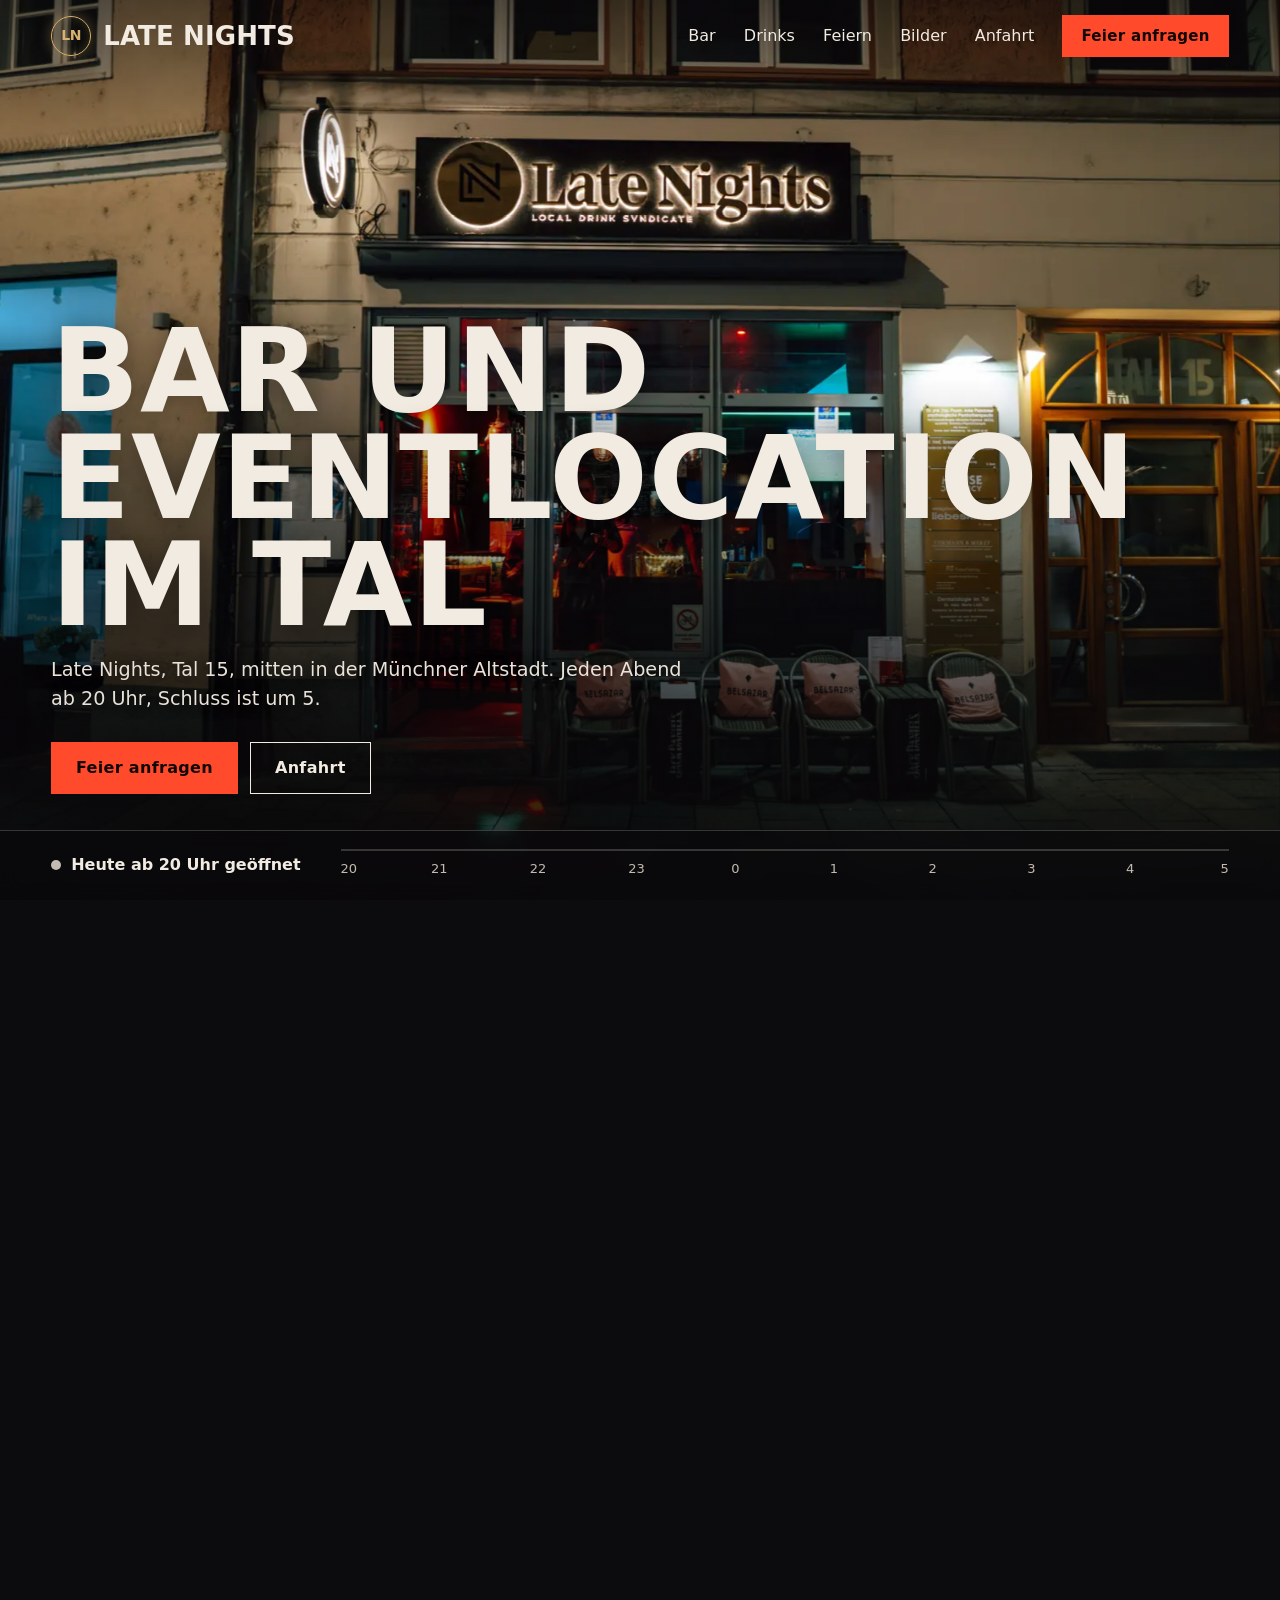
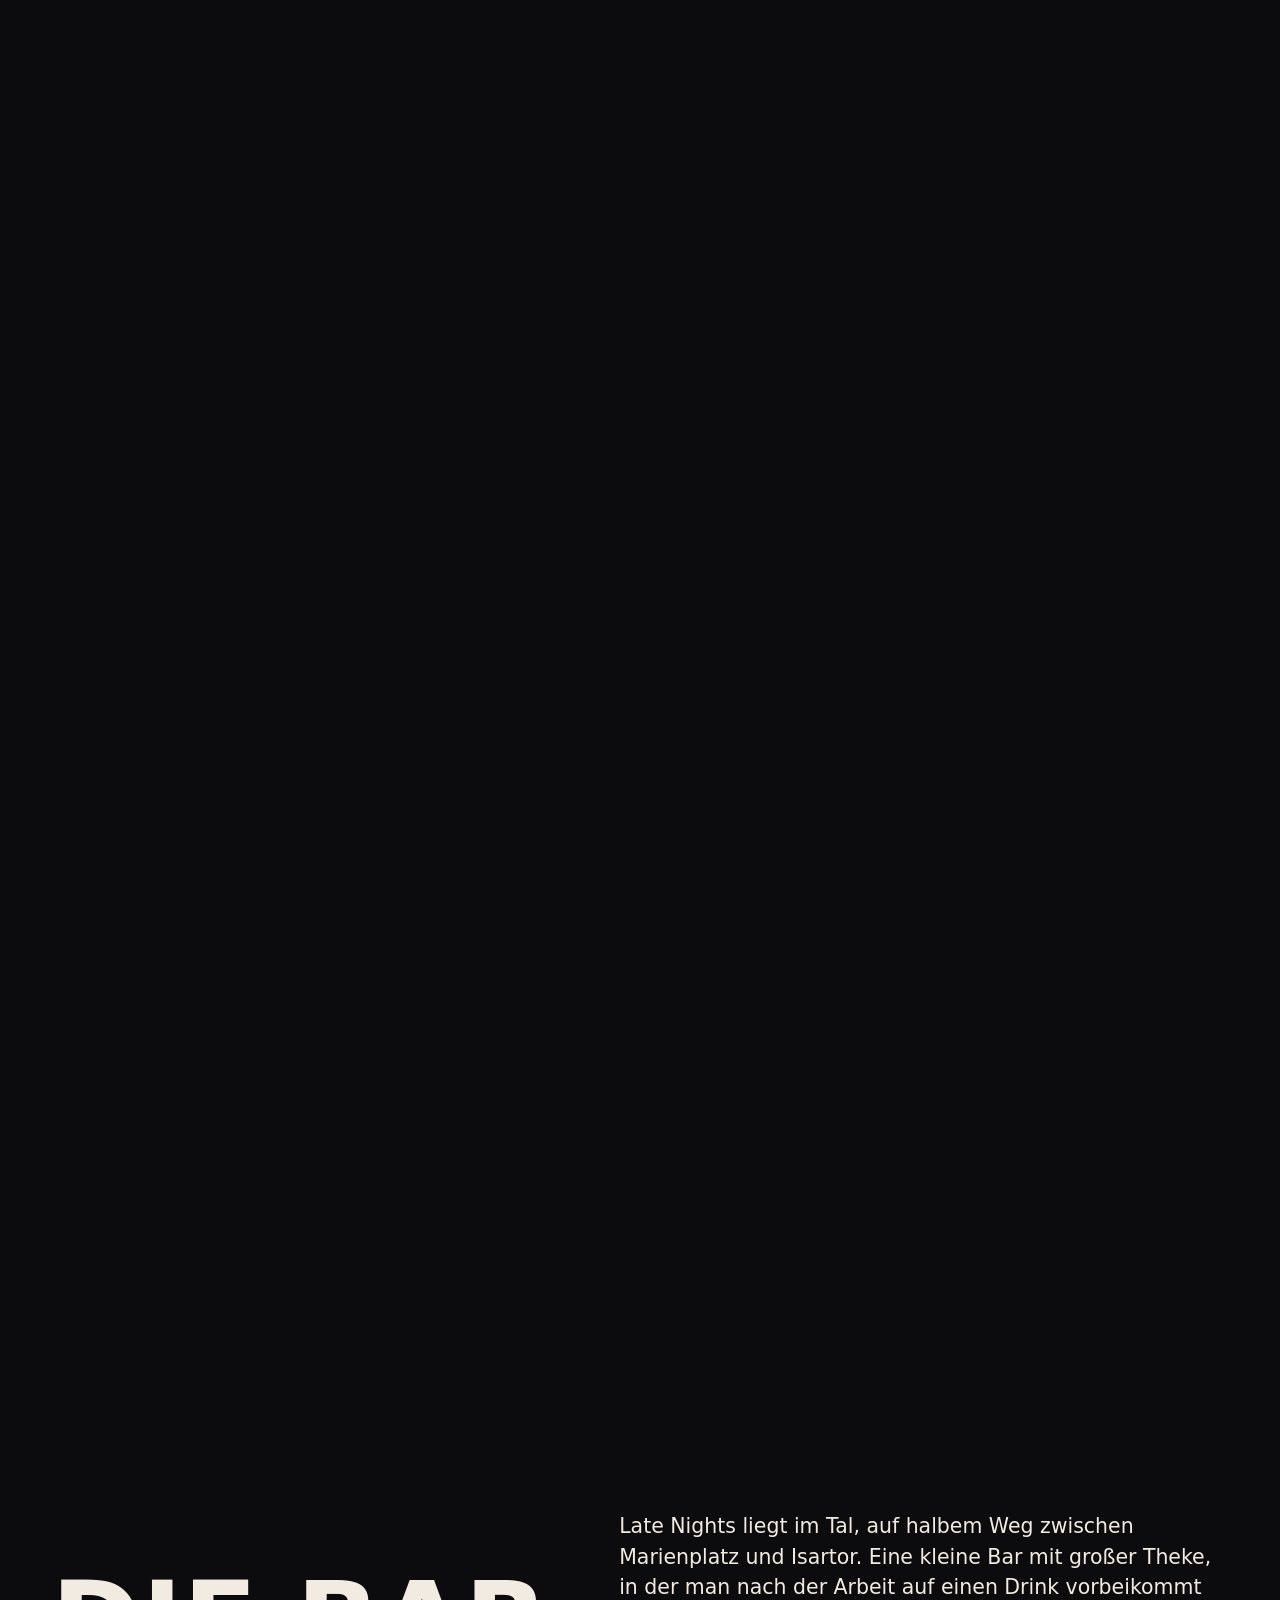
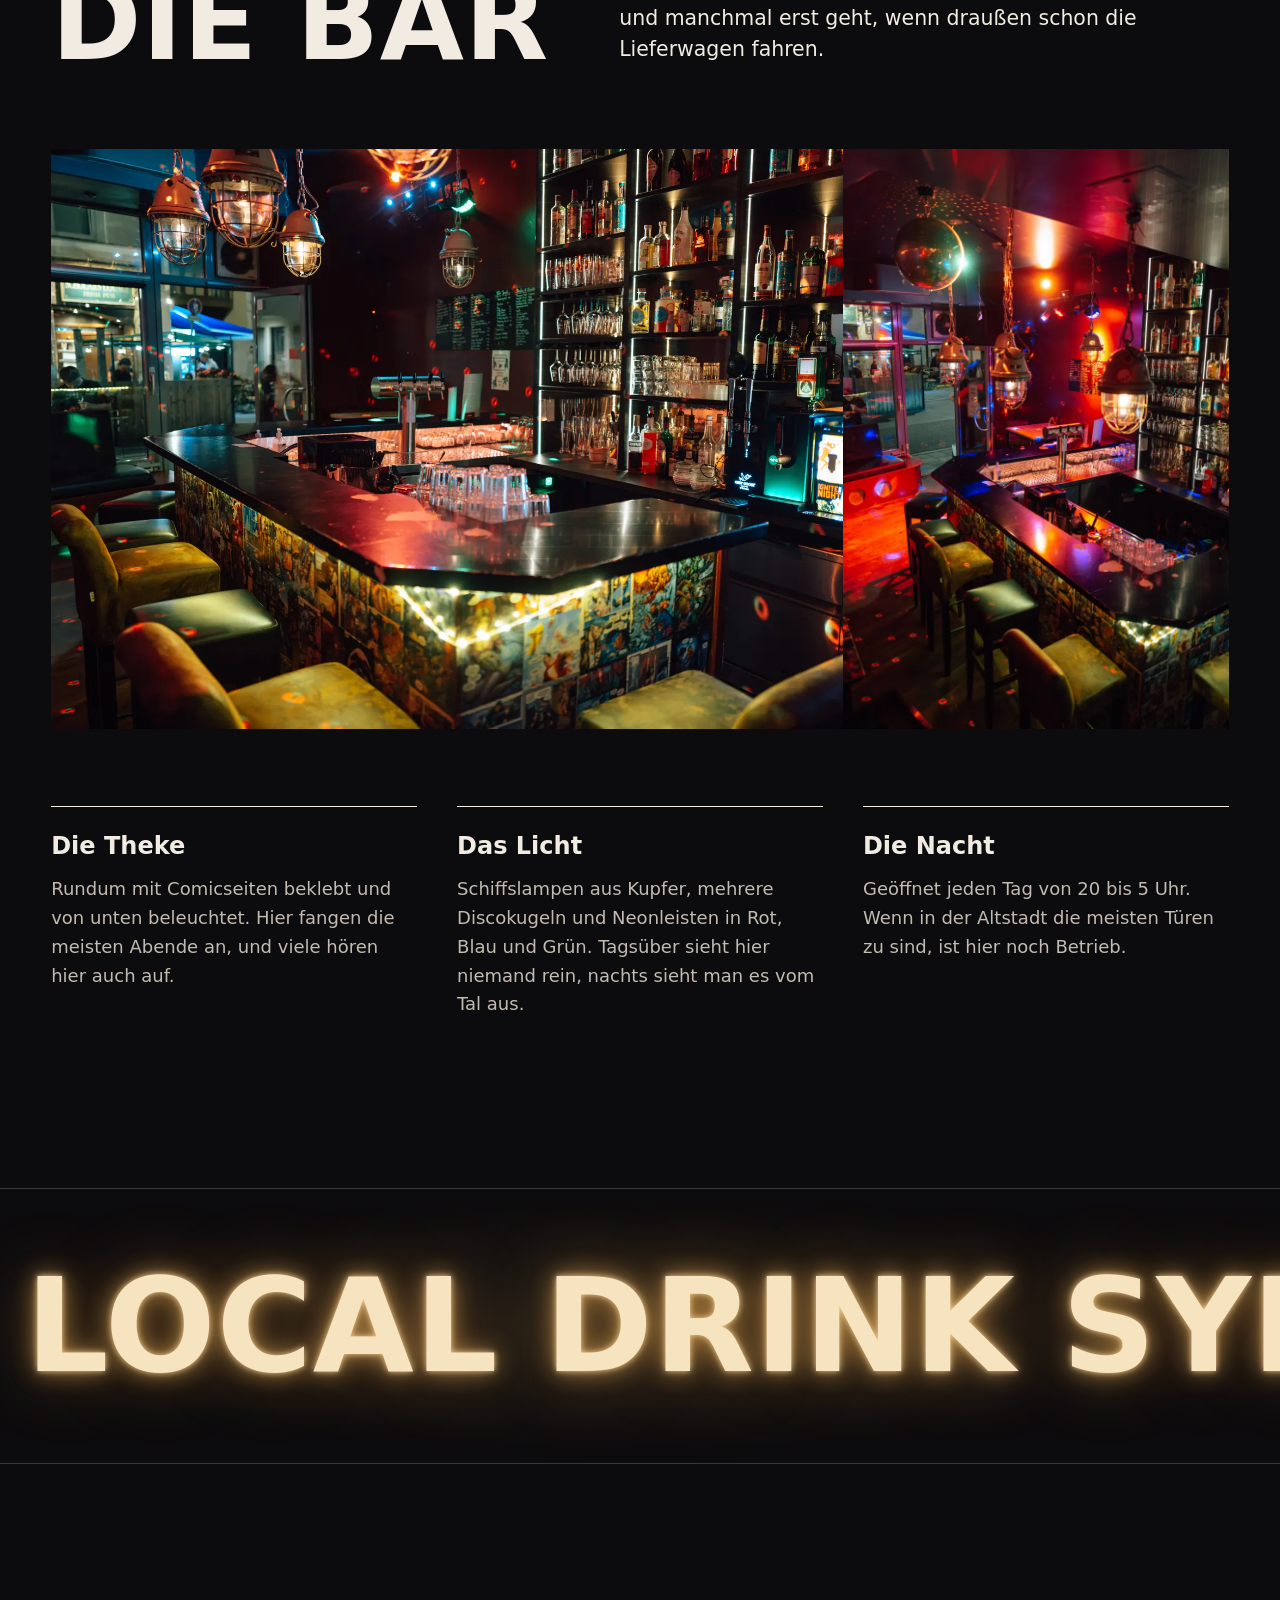
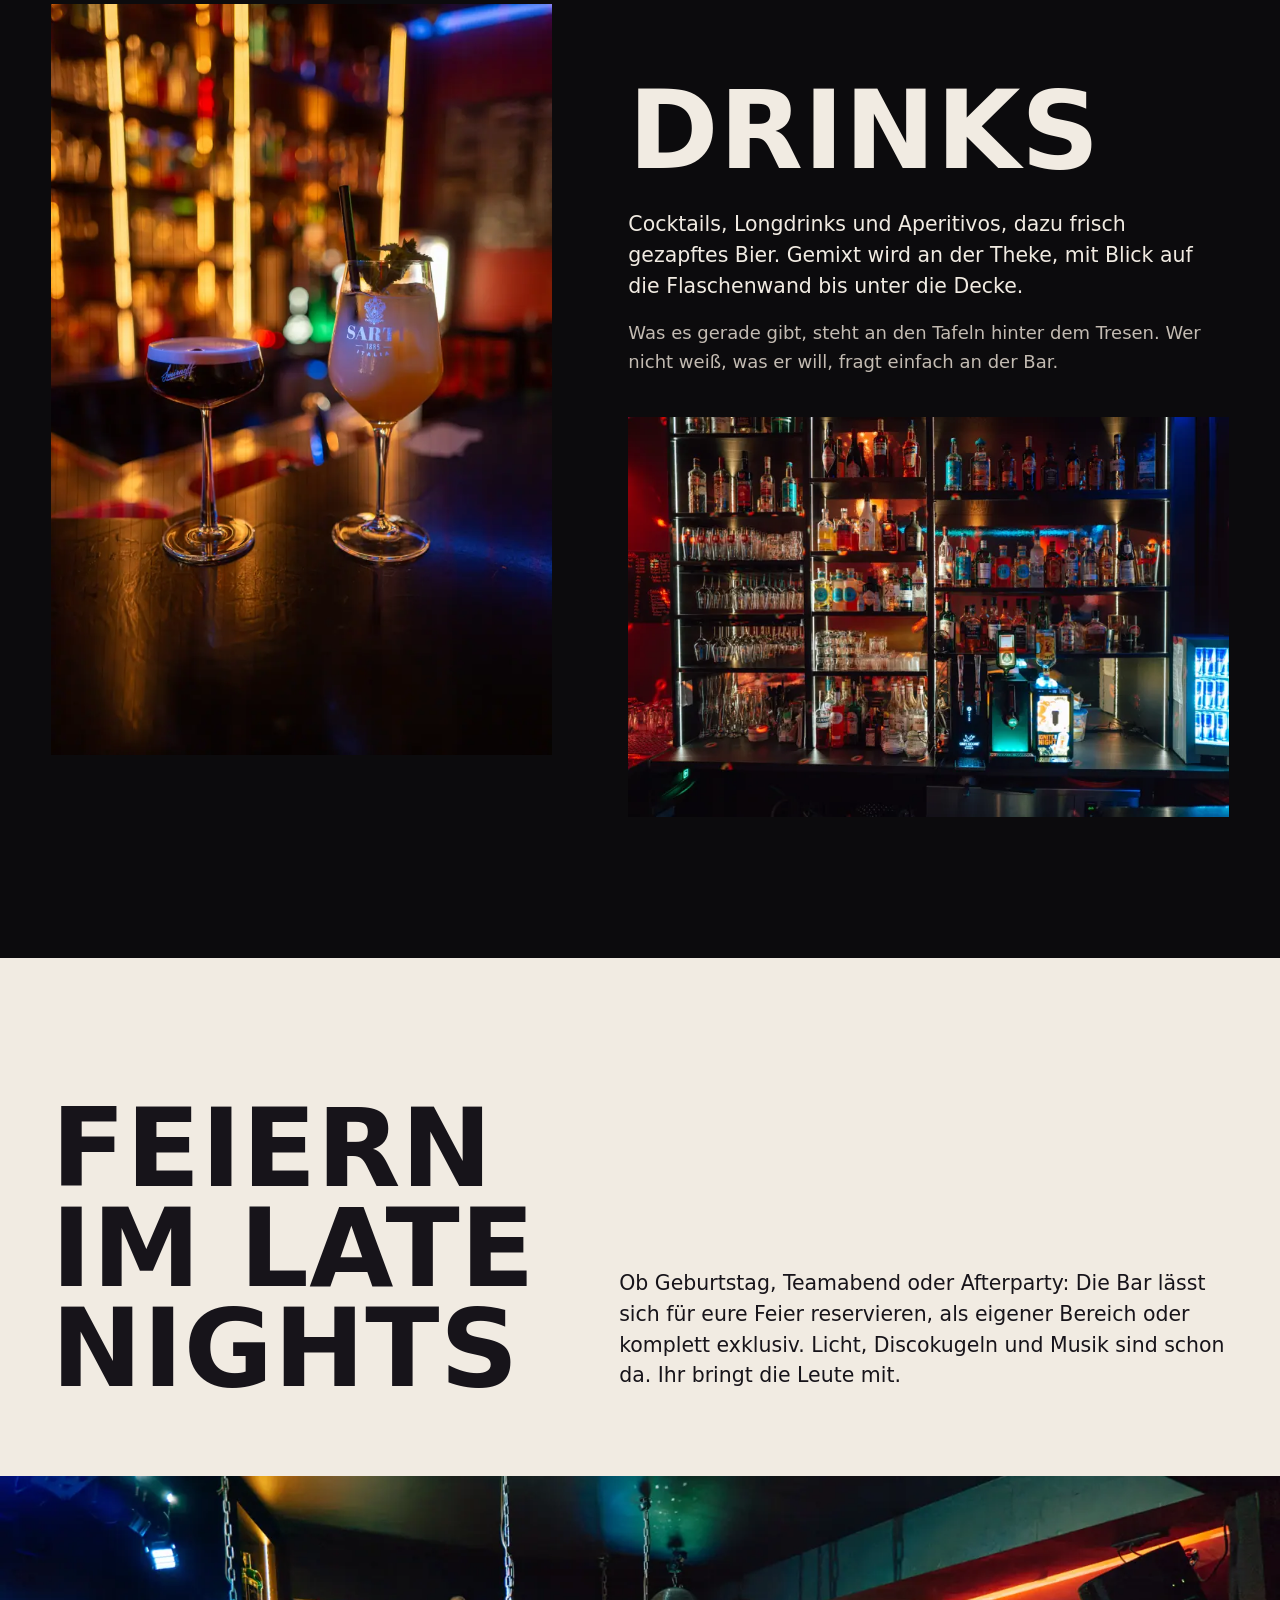
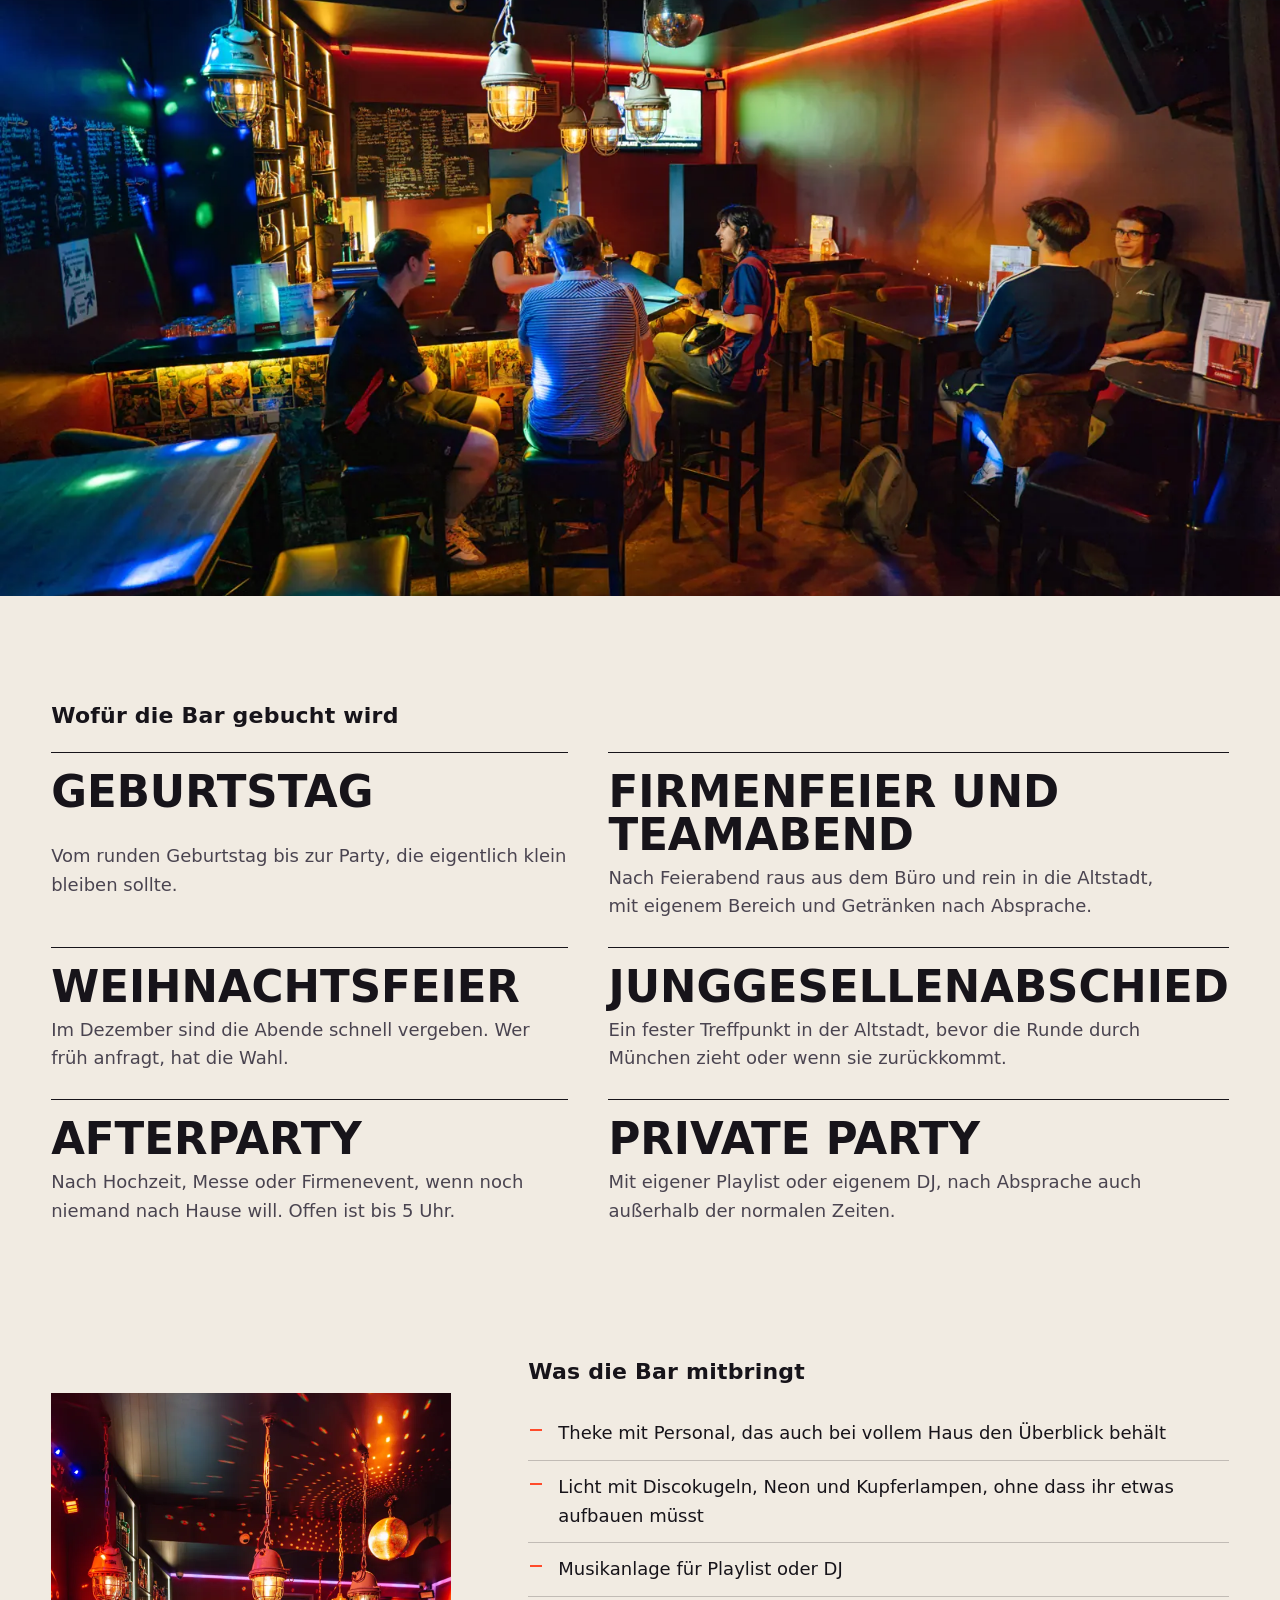
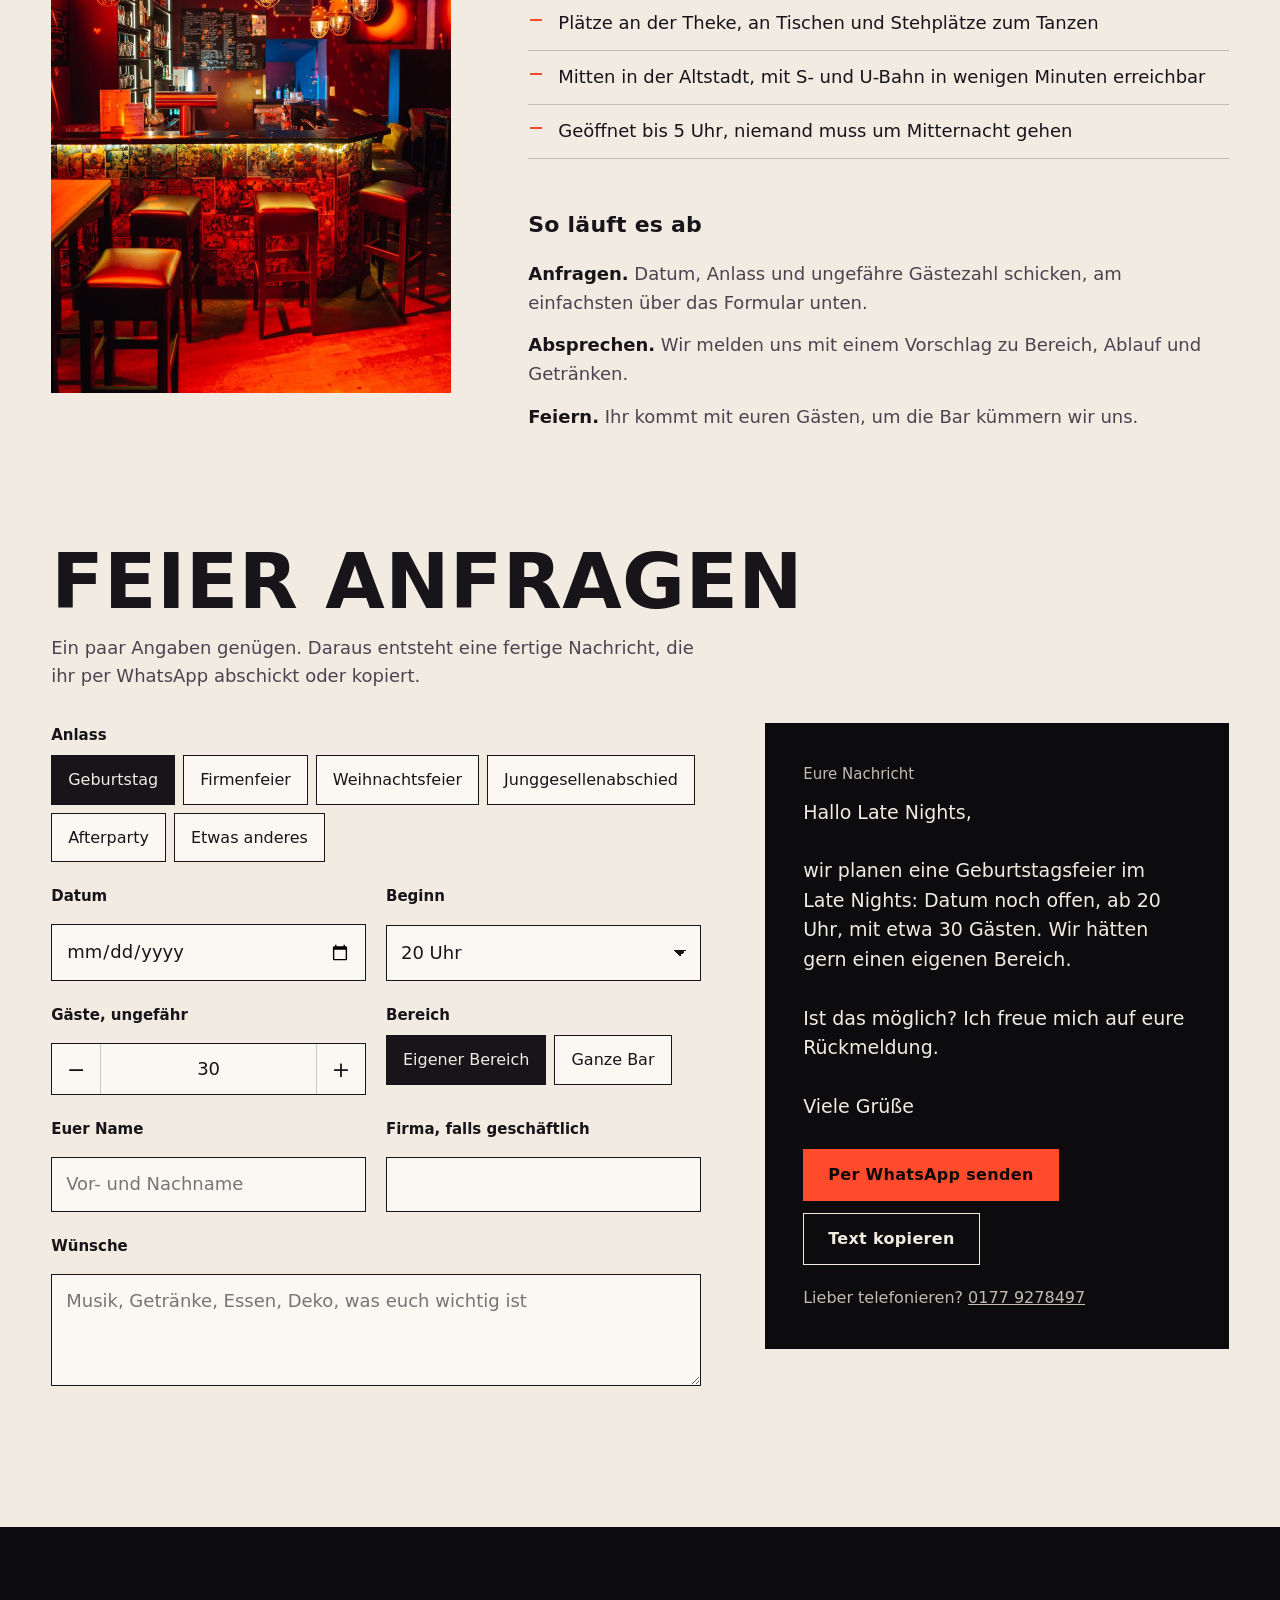
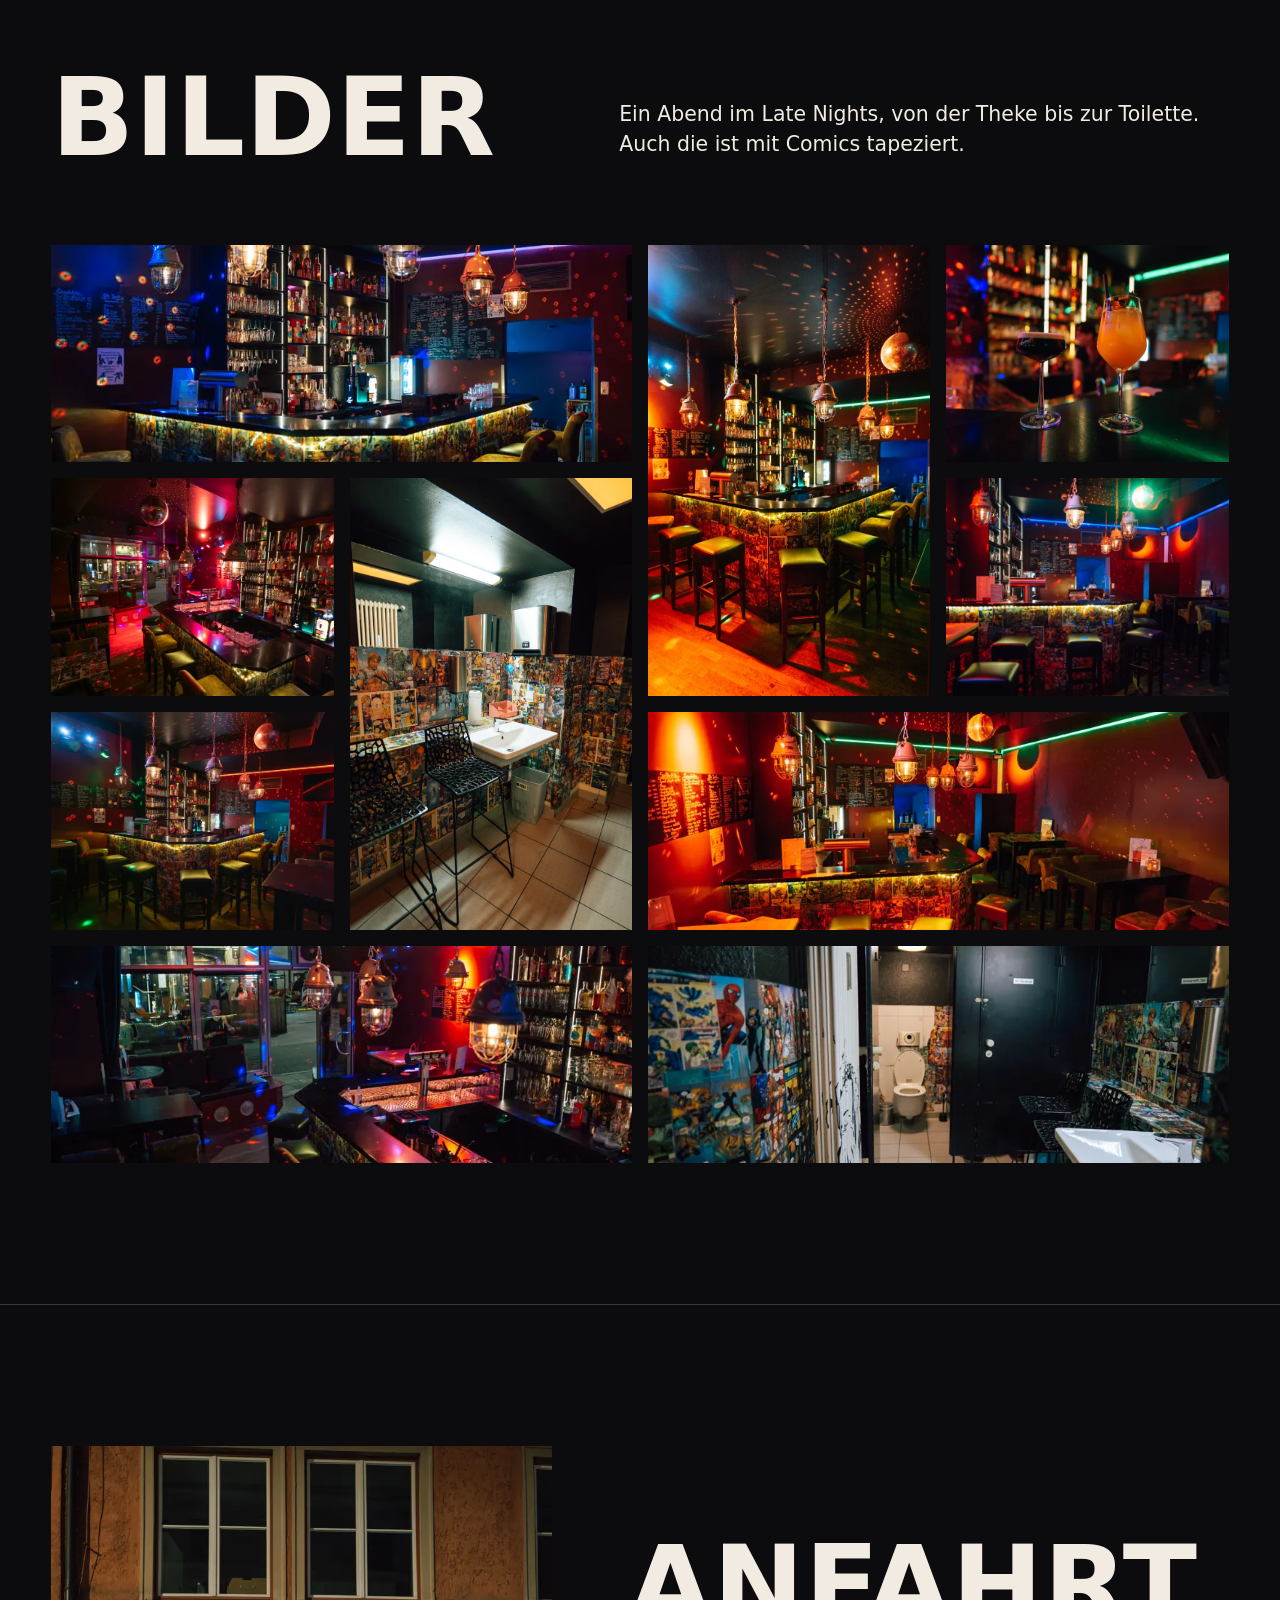
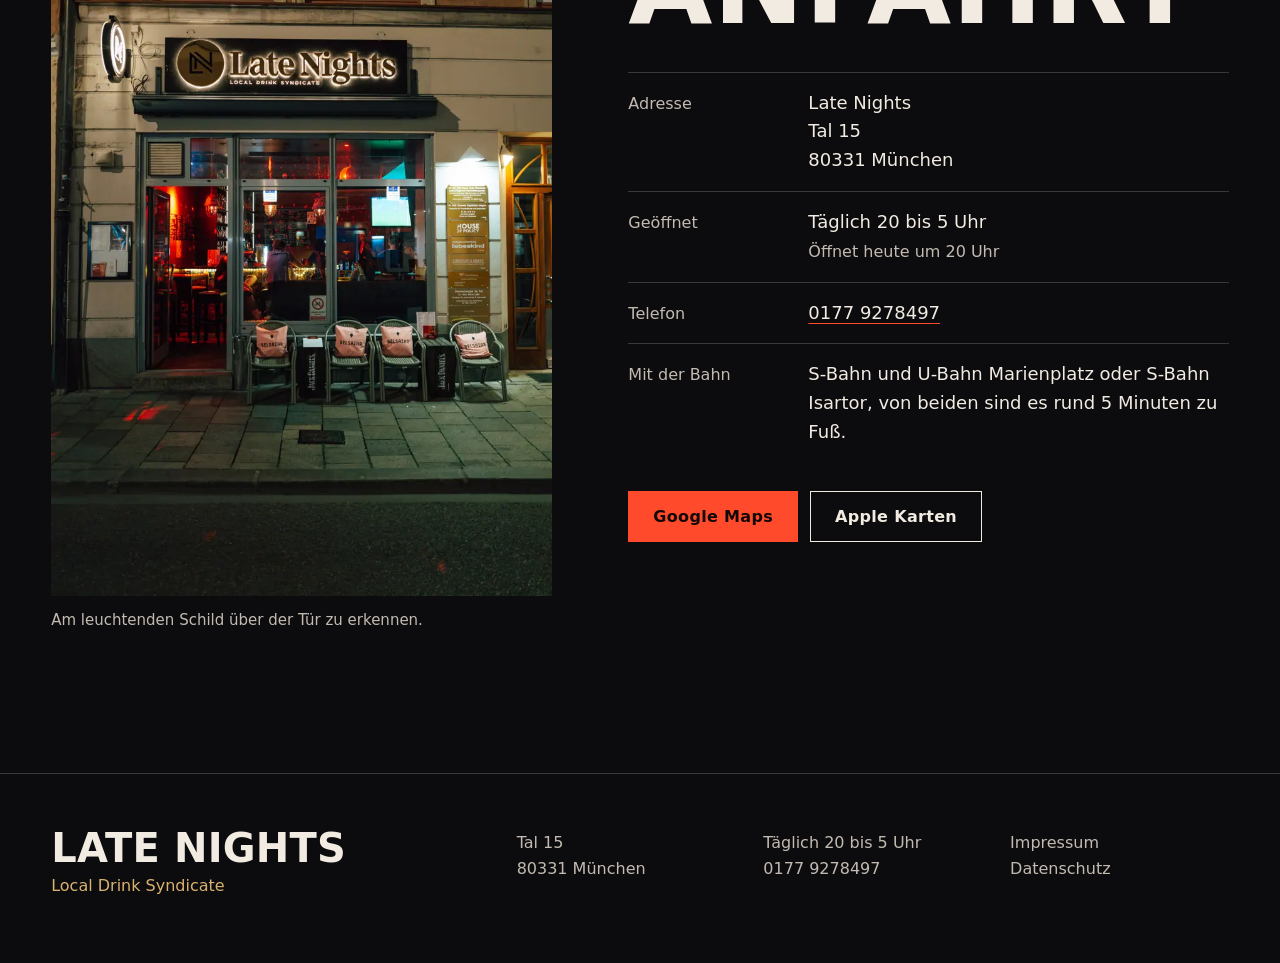
==== index.html @ 34504b16 "Vorschau aktualisiert" ====
<!doctype html>
<html lang="de">
<head>
<meta charset="utf-8">
<meta name="viewport" content="width=device-width, initial-scale=1">
<title>Late Nights | Bar und Eventlocation im Tal, München</title>
<meta name="description" content="Late Nights im Tal 15, München: Bar mit Comic-Theke, Discokugeln und Drinks bis 5 Uhr früh. Für Geburtstage, Firmenfeiern und private Partys auch exklusiv buchbar.">
<meta name="robots" content="noindex, nofollow">
<meta name="theme-color" content="#0c0b0d">
<meta property="og:title" content="Late Nights | Bar und Eventlocation im Tal, München">
<meta property="og:description" content="Bar mit Comic-Theke und Discokugeln, täglich 20 bis 5 Uhr. Auch für eure Feier.">
<meta property="og:image" content="img/theke-1600.webp">
<link rel="preload" href="fonts/archivo-normal-300-900-latin.woff2" as="font" type="font/woff2" crossorigin>
<link rel="stylesheet" href="fonts/fonts.css">
<link rel="stylesheet" href="css/style.css">
<link rel="icon" href="data:image/svg+xml,%3Csvg xmlns='http://www.w3.org/2000/svg' viewBox='0 0 64 64'%3E%3Ccircle cx='32' cy='32' r='30' fill='%230c0b0d' stroke='%23d9b26f' stroke-width='3'/%3E%3Ctext x='32' y='42' font-family='Arial' font-weight='700' font-size='26' text-anchor='middle' fill='%23d9b26f'%3ELN%3C/text%3E%3C/svg%3E">
<script type="application/ld+json">
{
  "@context": "https://schema.org",
  "@type": "BarOrPub",
  "name": "Late Nights",
  "slogan": "Local Drink Syndicate",
  "address": { "@type": "PostalAddress", "streetAddress": "Tal 15", "postalCode": "80331", "addressLocality": "München", "addressCountry": "DE" },
  "geo": { "@type": "GeoCoordinates", "latitude": 48.1363639, "longitude": 11.5796362 },
  "telephone": "+49 177 9278497",
  "openingHours": "Mo-Su 20:00-05:00",
  "image": "img/theke-1600.webp"
}
</script>
</head>
<body>

<header class="kopf" data-kopf>
  <a class="marke" href="#top" aria-label="Late Nights, zum Seitenanfang">
    <span class="marke-ring" aria-hidden="true">LN</span>
    <span class="marke-name">Late Nights</span>
  </a>
  <nav class="navi" id="navi" aria-label="Hauptnavigation">
    <a href="#bar">Bar</a>
    <a href="#drinks">Drinks</a>
    <a href="#events">Feiern</a>
    <a href="#galerie">Bilder</a>
    <a href="#anfahrt">Anfahrt</a>
    <a class="knopf knopf-klein" href="#anfrage">Feier anfragen</a>
  </nav>
  <button class="menue-knopf" type="button" aria-expanded="false" aria-controls="navi" data-menue>
    <span class="menue-text">Menü</span><span class="menue-striche" aria-hidden="true"></span>
  </button>
</header>

<main id="top">

  <!-- Hero: von der Straße durch die Tür an die Theke -->
  <section class="hero" data-hero aria-label="Late Nights, Tal 15">
    <div class="hero-buehne">
      <picture class="hero-bild hero-aussen" data-aussen>
        <source media="(max-aspect-ratio: 4/5)" srcset="img/fassade-hoch-800.webp 800w, img/fassade-hoch-1600.webp 1600w" sizes="100vw">
        <img src="img/fassade-1600.webp" srcset="img/fassade-800.webp 800w, img/fassade-1600.webp 1600w, img/fassade-2400.webp 2400w" sizes="100vw" alt="Die beleuchtete Fassade von Late Nights im Tal 15 bei Nacht, die Tür steht offen" fetchpriority="high">
      </picture>
      <picture class="hero-bild hero-innen" data-innen>
        <source media="(max-aspect-ratio: 4/5)" srcset="img/discokugeln-hoch-800.webp 800w, img/discokugeln-hoch-1600.webp 1600w" sizes="100vw">
        <img src="img/theke-1600.webp" srcset="img/theke-800.webp 800w, img/theke-1600.webp 1600w, img/theke-2400.webp 2400w" sizes="100vw" alt="Die Theke mit Comic-Collage, Kupferlampen und Discokugeln in rotem Licht">
      </picture>
      <div class="hero-dunkel" data-dunkel></div>
      <div class="hero-verlauf"></div>

      <div class="hero-text" data-text1>
        <h1 class="hero-titel"><span>Bar und</span> <span>Eventlocation</span> <span>im Tal</span></h1>
        <p class="hero-unter">Late Nights, Tal 15, mitten in der Münchner Altstadt. Jeden Abend ab 20 Uhr, Schluss ist um 5.</p>
        <div class="knopfreihe">
          <a class="knopf" href="#anfrage">Feier anfragen</a>
          <a class="knopf knopf-linie" href="#anfahrt">Anfahrt</a>
        </div>
      </div>

      <div class="hero-text hero-text-innen" data-text2>
        <h2 class="hero-titel hero-titel-2"><span>Drinnen leuchtet</span> <span>die Theke</span></h2>
        <p class="hero-unter">Comicseiten rundum, Kupferlampen über dem Tresen, Discokugeln unter der Decke. Laut genug zum Feiern und klein genug, dass man sich kennt.</p>
      </div>

      <div class="nachtleiste" data-nacht aria-live="polite">
        <p class="nacht-status"><span class="nacht-punkt" aria-hidden="true"></span><span data-nacht-text>Täglich 20 bis 5 Uhr</span></p>
        <div class="nacht-skala" aria-hidden="true">
          <div class="nacht-linie"><span class="nacht-fuell" data-nacht-fuell></span><span class="nacht-marke" data-nacht-marke></span></div>
          <ol class="nacht-stunden"><li>20</li><li>21</li><li>22</li><li>23</li><li>0</li><li>1</li><li>2</li><li>3</li><li>4</li><li>5</li></ol>
        </div>
      </div>
    </div>
  </section>

  <!-- Die Bar -->
  <section class="abschnitt bar" id="bar">
    <div class="rahmen kopfzeile">
      <h2 class="titel">Die Bar</h2>
      <p class="einleitung">Late Nights liegt im Tal, auf halbem Weg zwischen Marienplatz und Isartor. Eine kleine Bar mit großer Theke, in der man nach der Arbeit auf einen Drink vorbeikommt und manchmal erst geht, wenn draußen schon die Lieferwagen fahren.</p>
    </div>

    <div class="rahmen bar-raster">
      <figure class="bild bild-gross">
        <img src="img/theke-weit-1600.webp" srcset="img/theke-weit-800.webp 800w, img/theke-weit-1600.webp 1600w, img/theke-weit-2400.webp 2400w" sizes="(min-width: 900px) 64vw, 100vw" alt="Die beleuchtete Comic-Theke mit Zapfanlage und Barhockern, im Hintergrund die Fenster zum Tal" loading="lazy">
      </figure>
      <figure class="bild bild-hoch">
        <img src="img/theke-ecke-hoch-1600.webp" srcset="img/theke-ecke-hoch-800.webp 800w, img/theke-ecke-hoch-1600.webp 1600w" sizes="(min-width: 900px) 30vw, 100vw" alt="Blick über die Theke zum Fenster, Kupferlampen und eine Discokugel" loading="lazy">
      </figure>
    </div>

    <div class="rahmen merkmale">
      <div class="merkmal">
        <h3>Die Theke</h3>
        <p>Rundum mit Comicseiten beklebt und von unten beleuchtet. Hier fangen die meisten Abende an, und viele hören hier auch auf.</p>
      </div>
      <div class="merkmal">
        <h3>Das Licht</h3>
        <p>Schiffslampen aus Kupfer, mehrere Discokugeln und Neonleisten in Rot, Blau und Grün. Tagsüber sieht hier niemand rein, nachts sieht man es vom Tal aus.</p>
      </div>
      <div class="merkmal">
        <h3>Die Nacht</h3>
        <p>Geöffnet jeden Tag von 20 bis 5 Uhr. Wenn in der Altstadt die meisten Türen zu sind, ist hier noch Betrieb.</p>
      </div>
    </div>
  </section>

  <!-- Schriftzug vom Schild -->
  <section class="schild" aria-label="Local Drink Syndicate">
    <p class="schild-text" data-schild>Local Drink Syndicate</p>
  </section>

  <!-- Drinks -->
  <section class="abschnitt drinks" id="drinks">
    <div class="rahmen drinks-raster">
      <figure class="bild drinks-bild">
        <img src="img/drinks-hoch-1600.webp" srcset="img/drinks-hoch-800.webp 800w, img/drinks-hoch-1600.webp 1600w" sizes="(min-width: 900px) 42vw, 100vw" alt="Ein Espresso Martini und ein Spritz auf der dunklen Theke, dahinter leuchtende Flaschenregale" loading="lazy">
      </figure>
      <div class="drinks-text">
        <h2 class="titel">Drinks</h2>
        <p class="einleitung">Cocktails, Longdrinks und Aperitivos, dazu frisch gezapftes Bier. Gemixt wird an der Theke, mit Blick auf die Flaschenwand bis unter die Decke.</p>
        <p>Was es gerade gibt, steht an den Tafeln hinter dem Tresen. Wer nicht weiß, was er will, fragt einfach an der Bar.</p>
        <figure class="bild drinks-bild-2">
          <img src="img/regal-1600.webp" srcset="img/regal-800.webp 800w, img/regal-1600.webp 1600w" sizes="(min-width: 900px) 40vw, 100vw" alt="Die Flaschenwand hinter der Theke mit Gläsern und beleuchteten Regalen" loading="lazy">
        </figure>
      </div>
    </div>
  </section>

  <!-- Events -->
  <section class="abschnitt events" id="events">
    <div class="rahmen kopfzeile">
      <h2 class="titel">Feiern im Late Nights</h2>
      <p class="einleitung">Ob Geburtstag, Teamabend oder Afterparty: Die Bar lässt sich für eure Feier reservieren, als eigener Bereich oder komplett exklusiv. Licht, Discokugeln und Musik sind schon da. Ihr bringt die Leute mit.</p>
    </div>

    <figure class="rahmen bild events-bild">
      <img src="img/gaeste-1600.webp" srcset="img/gaeste-800.webp 800w, img/gaeste-1600.webp 1600w, img/gaeste-2400.webp 2400w" sizes="(min-width: 1400px) 1320px, 100vw" alt="Gäste sitzen an der Theke und an den Tischen, über ihnen Discolicht und Kupferlampen" loading="lazy">
    </figure>

    <div class="rahmen anlaesse">
      <h3 class="untertitel">Wofür die Bar gebucht wird</h3>
      <dl class="anlass-liste">
        <div><dt>Geburtstag</dt><dd>Vom runden Geburtstag bis zur Party, die eigentlich klein bleiben sollte.</dd></div>
        <div><dt>Firmenfeier und Teamabend</dt><dd>Nach Feierabend raus aus dem Büro und rein in die Altstadt, mit eigenem Bereich und Getränken nach Absprache.</dd></div>
        <div><dt>Weihnachtsfeier</dt><dd>Im Dezember sind die Abende schnell vergeben. Wer früh anfragt, hat die Wahl.</dd></div>
        <div><dt>Junggesellenabschied</dt><dd>Ein fester Treffpunkt in der Altstadt, bevor die Runde durch München zieht oder wenn sie zurückkommt.</dd></div>
        <div><dt>Afterparty</dt><dd>Nach Hochzeit, Messe oder Firmenevent, wenn noch niemand nach Hause will. Offen ist bis 5 Uhr.</dd></div>
        <div><dt>Private Party</dt><dd>Mit eigener Playlist oder eigenem DJ, nach Absprache auch außerhalb der normalen Zeiten.</dd></div>
      </dl>
    </div>

    <div class="rahmen mitgebracht">
      <figure class="bild mitgebracht-bild">
        <img src="img/rote-wand-hoch-1600.webp" srcset="img/rote-wand-hoch-800.webp 800w, img/rote-wand-hoch-1600.webp 1600w" sizes="(min-width: 900px) 34vw, 100vw" alt="Barhocker vor der Theke, rote Wand mit Neonleisten und Discolichtpunkten" loading="lazy">
      </figure>
      <div class="mitgebracht-text">
        <h3 class="untertitel">Was die Bar mitbringt</h3>
        <ul class="haken-liste">
          <li>Theke mit Personal, das auch bei vollem Haus den Überblick behält</li>
          <li>Licht mit Discokugeln, Neon und Kupferlampen, ohne dass ihr etwas aufbauen müsst</li>
          <li>Musikanlage für Playlist oder DJ</li>
          <li>Plätze an der Theke, an Tischen und Stehplätze zum Tanzen</li>
          <li>Mitten in der Altstadt, mit S- und U-Bahn in wenigen Minuten erreichbar</li>
          <li>Geöffnet bis 5 Uhr, niemand muss um Mitternacht gehen</li>
        </ul>
        <h3 class="untertitel">So läuft es ab</h3>
        <ol class="ablauf">
          <li><strong>Anfragen.</strong> Datum, Anlass und ungefähre Gästezahl schicken, am einfachsten über das Formular unten.</li>
          <li><strong>Absprechen.</strong> Wir melden uns mit einem Vorschlag zu Bereich, Ablauf und Getränken.</li>
          <li><strong>Feiern.</strong> Ihr kommt mit euren Gästen, um die Bar kümmern wir uns.</li>
        </ol>
      </div>
    </div>

    <!-- Anfrage-Planer -->
    <div class="rahmen anfrage" id="anfrage">
      <div class="anfrage-kopf">
        <h3 class="titel titel-mittel">Feier anfragen</h3>
        <p>Ein paar Angaben genügen. Daraus entsteht eine fertige Nachricht, die ihr per WhatsApp abschickt oder kopiert.</p>
      </div>
      <form class="planer" data-planer novalidate>
        <fieldset class="feld feld-voll">
          <legend>Anlass</legend>
          <div class="wahl">
            <label><input type="radio" name="anlass" value="Geburtstagsfeier" checked><span>Geburtstag</span></label>
            <label><input type="radio" name="anlass" value="Firmenfeier"><span>Firmenfeier</span></label>
            <label><input type="radio" name="anlass" value="Weihnachtsfeier"><span>Weihnachtsfeier</span></label>
            <label><input type="radio" name="anlass" value="Junggesellenabschied"><span>Junggesellenabschied</span></label>
            <label><input type="radio" name="anlass" value="Afterparty"><span>Afterparty</span></label>
            <label><input type="radio" name="anlass" value="private Feier"><span>Etwas anderes</span></label>
          </div>
        </fieldset>
        <div class="feld">
          <label for="p-datum">Datum</label>
          <input id="p-datum" type="date" name="datum">
          <p class="feld-hinweis" data-datum-hinweis></p>
        </div>
        <div class="feld">
          <label for="p-beginn">Beginn</label>
          <select id="p-beginn" name="beginn">
            <option>18 Uhr</option><option>19 Uhr</option><option selected>20 Uhr</option><option>21 Uhr</option><option>22 Uhr</option><option>23 Uhr</option><option value="">noch offen</option>
          </select>
        </div>
        <div class="feld">
          <label for="p-gaeste">Gäste, ungefähr</label>
          <div class="zaehler">
            <button type="button" data-schritt="-5" aria-label="5 Gäste weniger">−</button>
            <input id="p-gaeste" type="number" name="gaeste" value="30" min="5" max="500" step="5" inputmode="numeric">
            <button type="button" data-schritt="5" aria-label="5 Gäste mehr">+</button>
          </div>
        </div>
        <fieldset class="feld">
          <legend>Bereich</legend>
          <div class="wahl wahl-klein">
            <label><input type="radio" name="bereich" value="einen eigenen Bereich" checked><span>Eigener Bereich</span></label>
            <label><input type="radio" name="bereich" value="die ganze Bar exklusiv"><span>Ganze Bar</span></label>
          </div>
        </fieldset>
        <div class="feld">
          <label for="p-name">Euer Name</label>
          <input id="p-name" type="text" name="name" autocomplete="name" placeholder="Vor- und Nachname">
        </div>
        <div class="feld">
          <label for="p-firma">Firma, falls geschäftlich</label>
          <input id="p-firma" type="text" name="firma" autocomplete="organization">
        </div>
        <div class="feld feld-voll">
          <label for="p-wuensche">Wünsche</label>
          <textarea id="p-wuensche" name="wuensche" rows="3" placeholder="Musik, Getränke, Essen, Deko, was euch wichtig ist"></textarea>
        </div>
      </form>

      <div class="nachricht">
        <p class="nachricht-label">Eure Nachricht</p>
        <p class="nachricht-text" data-nachricht></p>
        <div class="knopfreihe">
          <a class="knopf" data-whatsapp href="https://wa.me/491779278497" target="_blank" rel="noopener">Per WhatsApp senden</a>
          <button class="knopf knopf-linie" type="button" data-kopieren>Text kopieren</button>
        </div>
        <p class="nachricht-fuss">Lieber telefonieren? <a href="tel:+491779278497">0177 9278497</a></p>
      </div>
    </div>
  </section>

  <!-- Galerie -->
  <section class="abschnitt galerie" id="galerie">
    <div class="rahmen kopfzeile">
      <h2 class="titel">Bilder</h2>
      <p class="einleitung">Ein Abend im Late Nights, von der Theke bis zur Toilette. Auch die ist mit Comics tapeziert.</p>
    </div>
    <div class="rahmen bilderwand" data-galerie>
      <a class="kachel k-breit" href="img/theke-blau-2400.webp"><img src="img/theke-blau-800.webp" srcset="img/theke-blau-800.webp 800w, img/theke-blau-1600.webp 1600w" sizes="(min-width: 900px) 50vw, 100vw" alt="Die Theke in blauem und rotem Licht mit Barhockern" loading="lazy"></a>
      <a class="kachel k-hoch" href="img/discokugeln-hoch-2400.webp"><img src="img/discokugeln-hoch-800.webp" srcset="img/discokugeln-hoch-800.webp 800w, img/discokugeln-hoch-1600.webp 1600w" sizes="(min-width: 900px) 25vw, 50vw" alt="Discokugeln und Kupferlampen über der Theke" loading="lazy"></a>
      <a class="kachel" href="img/drinks-2-2400.webp"><img src="img/drinks-2-800.webp" srcset="img/drinks-2-800.webp 800w, img/drinks-2-1600.webp 1600w" sizes="(min-width: 900px) 25vw, 50vw" alt="Zwei Drinks auf der Theke vor bunten Lichtern" loading="lazy"></a>
      <a class="kachel" href="img/theke-fenster-2400.webp"><img src="img/theke-fenster-800.webp" srcset="img/theke-fenster-800.webp 800w, img/theke-fenster-1600.webp 1600w" sizes="(min-width: 900px) 25vw, 50vw" alt="Blick von der Theke zu den Fenstern zum Tal" loading="lazy"></a>
      <a class="kachel k-hoch" href="img/wc-2400.webp"><img src="img/wc-800.webp" srcset="img/wc-800.webp 800w, img/wc-1600.webp 1600w" sizes="(min-width: 900px) 25vw, 50vw" alt="Die Toilette mit Comicseiten an den Wänden" loading="lazy"></a>
      <a class="kachel k-breit" href="img/raum-2400.webp"><img src="img/raum-800.webp" srcset="img/raum-800.webp 800w, img/raum-1600.webp 1600w" sizes="(min-width: 900px) 50vw, 100vw" alt="Der Raum mit Tischen, roter Wand und Neonleiste" loading="lazy"></a>
      <a class="kachel" href="img/rote-wand-2400.webp"><img src="img/rote-wand-800.webp" srcset="img/rote-wand-800.webp 800w, img/rote-wand-1600.webp 1600w" sizes="(min-width: 900px) 25vw, 50vw" alt="Rote Wand mit runden Leuchten und blauer Neonleiste" loading="lazy"></a>
      <a class="kachel" href="img/theke-gruen-2400.webp"><img src="img/theke-gruen-800.webp" srcset="img/theke-gruen-800.webp 800w, img/theke-gruen-1600.webp 1600w" sizes="(min-width: 900px) 25vw, 50vw" alt="Die Theke mit grünen Lichtpunkten an der Decke" loading="lazy"></a>
      <a class="kachel k-breit" href="img/fenster-2400.webp"><img src="img/fenster-800.webp" srcset="img/fenster-800.webp 800w, img/fenster-1600.webp 1600w" sizes="(min-width: 900px) 50vw, 100vw" alt="Die Theke mit Kupferlampen vor den großen Fenstern" loading="lazy"></a>
      <a class="kachel k-breit" href="img/wc-2-2400.webp"><img src="img/wc-2-800.webp" srcset="img/wc-2-800.webp 800w, img/wc-2-1600.webp 1600w" sizes="(min-width: 900px) 50vw, 100vw" alt="Waschbecken vor einer Wand voller Comics" loading="lazy"></a>
    </div>
  </section>

  <!-- Anfahrt -->
  <section class="abschnitt anfahrt" id="anfahrt">
    <div class="rahmen anfahrt-raster">
      <figure class="bild anfahrt-bild">
        <img src="img/fassade-hoch-1600.webp" srcset="img/fassade-hoch-800.webp 800w, img/fassade-hoch-1600.webp 1600w" sizes="(min-width: 900px) 40vw, 100vw" alt="Das leuchtende Schild von Late Nights über dem Eingang im Tal 15" loading="lazy">
        <figcaption>Am leuchtenden Schild über der Tür zu erkennen.</figcaption>
      </figure>
      <div class="anfahrt-text">
        <h2 class="titel">Anfahrt</h2>
        <dl class="fakten">
          <div><dt>Adresse</dt><dd>Late Nights<br>Tal 15<br>80331 München</dd></div>
          <div><dt>Geöffnet</dt><dd>Täglich 20 bis 5 Uhr<br><span class="status-zeile" data-status-klein></span></dd></div>
          <div><dt>Telefon</dt><dd><a href="tel:+491779278497">0177 9278497</a></dd></div>
          <div><dt>Mit der Bahn</dt><dd>S-Bahn und U-Bahn Marienplatz oder S-Bahn Isartor, von beiden sind es rund 5 Minuten zu Fuß.</dd></div>
        </dl>
        <div class="knopfreihe">
          <a class="knopf" href="https://maps.app.goo.gl/JRE1tUL3zbhGaq8K6" target="_blank" rel="noopener">Google Maps</a>
          <a class="knopf knopf-linie" href="https://maps.apple.com/?q=Late%20Nights&amp;address=Tal%2015,%2080331%20M%C3%BCnchen&amp;ll=48.1363639,11.5796362" target="_blank" rel="noopener">Apple Karten</a>
        </div>
      </div>
    </div>
  </section>

</main>

<footer class="fuss">
  <div class="rahmen fuss-raster">
    <div>
      <p class="fuss-marke">Late Nights</p>
      <p class="fuss-slogan">Local Drink Syndicate</p>
    </div>
    <p>Tal 15<br>80331 München</p>
    <p>Täglich 20 bis 5 Uhr<br><a href="tel:+491779278497">0177 9278497</a></p>
    <p><a href="impressum.html">Impressum</a><br><a href="datenschutz.html">Datenschutz</a></p>
  </div>
</footer>

<dialog class="leuchtkasten" data-leuchtkasten aria-label="Bildansicht">
  <img alt="" data-lk-bild>
  <p class="lk-text" data-lk-text></p>
  <button type="button" class="lk-zu" data-lk-zu aria-label="Schließen">Schließen</button>
  <button type="button" class="lk-pfeil lk-zurueck" data-lk-zurueck aria-label="Vorheriges Bild">←</button>
  <button type="button" class="lk-pfeil lk-vor" data-lk-vor aria-label="Nächstes Bild">→</button>
</dialog>

<script src="js/vendor/gsap.min.js"></script>
<script src="js/vendor/ScrollTrigger.min.js"></script>
<script src="js/main.js"></script>
</body>
</html>
---- fonts/fonts.css ----
/* Archivo normal 300-900 latin-ext */
@font-face {
  font-family: 'Archivo';
  font-style: normal;
  font-weight: 300 900;
  font-stretch: 62% 125%;
  font-display: swap;
  src: url(archivo-normal-300-900-latin-ext.woff2) format('woff2');
  unicode-range: U+0100-02BA, U+02BD-02C5, U+02C7-02CC, U+02CE-02D7, U+02DD-02FF, U+0304, U+0308, U+0329, U+1D00-1DBF, U+1E00-1E9F, U+1EF2-1EFF, U+2020, U+20A0-20AB, U+20AD-20C4, U+2113, U+2C60-2C7F, U+A720-A7FF;
}
/* Archivo normal 300-900 latin */
@font-face {
  font-family: 'Archivo';
  font-style: normal;
  font-weight: 300 900;
  font-stretch: 62% 125%;
  font-display: swap;
  src: url(archivo-normal-300-900-latin.woff2) format('woff2');
  unicode-range: U+0000-00FF, U+0131, U+0152-0153, U+02BB-02BC, U+02C6, U+02DA, U+02DC, U+0304, U+0308, U+0329, U+2000-206F, U+20AC, U+2122, U+2191, U+2193, U+2212, U+2215, U+FEFF, U+FFFD;
}
---- css/style.css ----
/* Late Nights, Tal 15 München */

:root {
  --nacht: #0c0b0d;
  --nacht-2: #16131a;
  --papier: #f1ebe2;
  --papier-2: #e6ddd1;
  --tinte: #17141a;
  --grau: #c3bbb2;
  --grau-hell: #4a4450;
  --rot: #ff4b2b;
  --gold: #d9b26f;
  --gruen: #4fe08f;
  --linie: rgba(241, 235, 226, .2);
  --linie-hell: rgba(23, 20, 26, .22);
  --rand: clamp(20px, 4vw, 56px);
  --max: 1360px;
  --kopf: 72px;
}

*, *::before, *::after { box-sizing: border-box; }
html { -webkit-text-size-adjust: 100%; scroll-padding-top: var(--kopf); }
@media (prefers-reduced-motion: no-preference) { html { scroll-behavior: smooth; } }
body {
  margin: 0;
  background: var(--nacht);
  color: var(--papier);
  font-family: 'Archivo', system-ui, sans-serif;
  font-size: 18px;
  line-height: 1.6;
  font-stretch: 100%;
  -webkit-font-smoothing: antialiased;
}
img { display: block; max-width: 100%; height: auto; }
a { color: inherit; }
h1, h2, h3, p, dl, dd, ol, ul, figure { margin: 0; }
button, input, select, textarea { font: inherit; color: inherit; }
:focus-visible { outline: 2px solid var(--gold); outline-offset: 3px; }

.rahmen { width: 100%; max-width: calc(var(--max) + 2 * var(--rand)); margin-inline: auto; padding-inline: var(--rand); }

/* Schrift */
.titel, .hero-titel, .schild-text, .marke-name, .fuss-marke {
  font-stretch: 62%;
  font-weight: 800;
  text-transform: uppercase;
  line-height: .92;
  letter-spacing: .005em;
}
.titel { font-size: clamp(52px, 8.5vw, 132px); hyphens: auto; overflow-wrap: break-word; }
.titel-mittel { font-size: clamp(44px, 6vw, 88px); }
.untertitel { font-size: 22px; font-weight: 700; font-stretch: 85%; letter-spacing: .01em; margin-bottom: 18px; }
.einleitung { font-size: clamp(19px, 1.6vw, 23px); line-height: 1.5; color: var(--papier); }

/* Knöpfe */
.knopfreihe { display: flex; flex-wrap: wrap; gap: 12px; margin-top: 28px; }
.knopf {
  display: inline-flex; align-items: center; justify-content: center;
  min-height: 50px; padding: 12px 24px;
  background: var(--rot); color: #120807; border: 1px solid var(--rot);
  font-weight: 700; font-size: 16px; letter-spacing: .02em; text-decoration: none;
  border-radius: 0; cursor: pointer;
  transition: background .2s, color .2s, box-shadow .3s;
}
.knopf:hover { background: #ff6a4f; box-shadow: 0 0 28px rgba(255, 75, 43, .45); }
.knopf-linie { background: transparent; color: currentColor; border-color: currentColor; }
.knopf-linie:hover { background: var(--papier); color: var(--tinte); border-color: var(--papier); box-shadow: none; }
.knopf-klein { min-height: 42px; padding: 8px 18px; font-size: 15px; }

/* Kopfzeile */
.kopf {
  position: fixed; inset: 0 0 auto 0; z-index: 50;
  height: var(--kopf);
  display: flex; align-items: center; justify-content: space-between; gap: 24px;
  padding-inline: var(--rand);
  transition: background .35s, border-color .35s;
  border-bottom: 1px solid transparent;
}
.kopf.ist-dunkel { background: rgba(12, 11, 13, .86); backdrop-filter: blur(14px); -webkit-backdrop-filter: blur(14px); border-bottom-color: var(--linie); }
.marke { display: flex; align-items: center; gap: 12px; text-decoration: none; flex-shrink: 0; }
.marke-ring {
  width: 40px; height: 40px; border-radius: 50%;
  border: 1.5px solid var(--gold); color: var(--gold);
  display: grid; place-items: center;
  font-weight: 700; font-size: 14px; letter-spacing: -.02em; font-stretch: 80%;
  box-shadow: 0 0 14px rgba(217, 178, 111, .35), inset 0 0 10px rgba(217, 178, 111, .2);
}
.marke-name { font-size: 26px; line-height: 1; color: var(--papier); }
.navi { display: flex; align-items: center; gap: clamp(16px, 2.2vw, 34px); }
.navi a:not(.knopf) { text-decoration: none; font-size: 16px; font-weight: 500; position: relative; padding: 6px 0; }
.navi a:not(.knopf)::after { content: ""; position: absolute; left: 0; right: 0; bottom: 0; height: 2px; background: var(--rot); transform: scaleX(0); transform-origin: left; transition: transform .25s; box-shadow: 0 0 10px var(--rot); }
.navi a:not(.knopf):hover::after { transform: scaleX(1); }
.menue-knopf { display: none; }

@media (max-width: 899px) {
  .menue-knopf {
    display: flex; align-items: center; gap: 10px;
    background: none; border: 0; padding: 10px 0; cursor: pointer; font-weight: 600; font-size: 16px;
  }
  .menue-striche, .menue-striche::before { display: block; width: 24px; height: 2px; background: currentColor; position: relative; transition: transform .25s; }
  .menue-striche::before { content: ""; position: absolute; top: 7px; }
  .menue-striche { top: -3px; }
  .menue-knopf[aria-expanded="true"] .menue-striche { transform: translateY(3px) rotate(45deg); }
  .menue-knopf[aria-expanded="true"] .menue-striche::before { transform: translateY(-7px) rotate(-90deg); }
  .navi {
    position: fixed; inset: var(--kopf) 0 0 0; z-index: 49;
    flex-direction: column; align-items: flex-start; gap: 6px;
    padding: 28px var(--rand);
    background: var(--nacht);
    opacity: 0; visibility: hidden; transition: opacity .25s, visibility .25s;
  }
  .navi.ist-offen { opacity: 1; visibility: visible; }
  .navi a:not(.knopf) { font-size: 40px; font-weight: 800; font-stretch: 62%; text-transform: uppercase; line-height: 1.15; }
  .navi .knopf { margin-top: 20px; }
  body.menue-offen { overflow: hidden; }
  body.menue-offen .kopf { background: var(--nacht); backdrop-filter: none; -webkit-backdrop-filter: none; }
}

/* Hero */
.hero { position: relative; height: 330vh; }
.hero-buehne { position: sticky; top: 0; height: 100vh; height: 100svh; overflow: hidden; background: #000; }
.hero-bild, .hero-bild img { position: absolute; inset: 0; width: 100%; height: 100%; }
.hero-bild img { object-fit: cover; will-change: transform; }
.hero-innen { opacity: 0; }
.hero-dunkel { position: absolute; inset: 0; background: #000; opacity: 0; pointer-events: none; }
.hero-verlauf {
  position: absolute; inset: 0; pointer-events: none;
  background:
    linear-gradient(to top, rgba(8, 7, 9, .92) 0%, rgba(8, 7, 9, .55) 30%, rgba(8, 7, 9, 0) 58%),
    linear-gradient(to bottom, rgba(8, 7, 9, .55) 0%, rgba(8, 7, 9, 0) 18%);
}
.hero-text {
  position: absolute; left: var(--rand); right: var(--rand);
  bottom: calc(var(--nacht-hoehe, 96px) + clamp(20px, 4vh, 48px));
  max-width: 860px;
  container-type: inline-size;
}
.hero-titel { font-size: min(150px, 13.5cqi); text-shadow: 0 2px 30px rgba(0, 0, 0, .45); }
.hero-titel-2 { font-size: min(124px, 11.5cqi); }
.hero-unter { margin-top: 18px; max-width: 34em; font-size: clamp(18px, 1.5vw, 21px); line-height: 1.5; color: #e9e2d8; text-shadow: 0 1px 14px rgba(0, 0, 0, .6); }
.hero-text-innen { opacity: 0; visibility: hidden; }

/* Nachtleiste: 20 bis 5 Uhr */
.nachtleiste {
  position: absolute; left: 0; right: 0; bottom: 0;
  display: grid; grid-template-columns: minmax(220px, auto) 1fr; align-items: center; gap: 12px 40px;
  padding: 18px var(--rand) 20px;
  border-top: 1px solid var(--linie);
  background: rgba(10, 9, 11, .55);
  backdrop-filter: blur(10px); -webkit-backdrop-filter: blur(10px);
}
.nacht-status { display: flex; align-items: center; gap: 10px; font-size: 16px; font-weight: 600; white-space: nowrap; }
.nacht-punkt { width: 10px; height: 10px; border-radius: 50%; background: var(--grau); flex-shrink: 0; }
.ist-offen .nacht-punkt { background: var(--gruen); box-shadow: 0 0 12px var(--gruen); animation: puls 2.4s ease-in-out infinite; }
@keyframes puls { 50% { box-shadow: 0 0 2px var(--gruen); } }
.nacht-skala { min-width: 0; }
.nacht-linie { position: relative; height: 2px; background: var(--linie); }
.nacht-fuell { position: absolute; left: 0; top: 0; bottom: 0; width: 0; background: linear-gradient(90deg, var(--gold), var(--rot)); box-shadow: 0 0 10px rgba(255, 75, 43, .6); }
.nacht-marke { position: absolute; top: 50%; left: 0; width: 12px; height: 12px; margin: -6px 0 0 -6px; border-radius: 50%; background: var(--papier); box-shadow: 0 0 0 4px rgba(255, 75, 43, .35), 0 0 16px var(--rot); display: none; }
.ist-offen .nacht-marke { display: block; }
.nacht-stunden { list-style: none; padding: 0; margin: 8px 0 0; display: flex; justify-content: space-between; font-size: 13px; color: var(--grau); font-variant-numeric: tabular-nums; }
.nacht-stunden li { width: 0; display: flex; justify-content: center; }
.nacht-stunden li:first-child { justify-content: flex-start; }
.nacht-stunden li:last-child { justify-content: flex-end; }
@media (max-width: 699px) {
  .nachtleiste { grid-template-columns: 1fr; gap: 10px; padding-block: 14px 14px; }
  .nacht-stunden li:nth-child(even) { visibility: hidden; }
}

/* Abschnitte */
.abschnitt { padding-block: clamp(80px, 11vw, 160px); }
.kopfzeile { display: grid; grid-template-columns: 1fr; gap: 24px; margin-bottom: clamp(40px, 6vw, 80px); }
@media (min-width: 900px) {
  .kopfzeile { grid-template-columns: 5fr 6fr; gap: 60px; align-items: end; }
  .kopfzeile .einleitung { padding-bottom: 8px; }
}
.bild { overflow: hidden; background: var(--nacht-2); }
.bild img { width: 100%; height: 100%; object-fit: cover; }

/* Bar */
.bar-raster { display: grid; gap: 16px; }
@media (min-width: 900px) {
  .bar-raster { grid-template-columns: 2fr 1fr; gap: 20px; align-items: stretch; }
  .bar-raster .bild-gross { aspect-ratio: 3 / 2; }
}
.bild-gross { aspect-ratio: 3 / 2; }
.bild-hoch { aspect-ratio: 2 / 3; }
@media (min-width: 900px) { .bild-hoch { aspect-ratio: auto; } }

.merkmale { display: grid; gap: 0; margin-top: clamp(48px, 6vw, 80px); }
@media (min-width: 900px) { .merkmale { grid-template-columns: repeat(3, 1fr); gap: 40px; } }
.merkmal { border-top: 1px solid var(--papier); padding-block: 20px 28px; }
.merkmal h3 { font-size: 24px; font-weight: 700; font-stretch: 85%; margin-bottom: 10px; }
.merkmal p { color: var(--grau); }

/* Schild-Schriftzug */
.schild { padding-block: clamp(40px, 6vw, 90px); overflow: hidden; border-block: 1px solid var(--linie); background: radial-gradient(ellipse at 50% 50%, rgba(217, 178, 111, .10), transparent 70%); container-type: inline-size; }
.schild-text {
  text-align: center; white-space: nowrap;
  font-size: min(10.2cqi, 190px);
  color: #f6e3bf;
  text-shadow: 0 0 6px rgba(255, 220, 160, .9), 0 0 24px rgba(240, 180, 90, .7), 0 0 70px rgba(230, 150, 60, .45);
  padding-inline: 2vw;
}
.schild-text.ist-aus { color: #2a2420; text-shadow: none; }
.schild-text.flackert { animation: anschalten 1.3s steps(1, end) forwards; }
@keyframes anschalten {
  0% { color: #2a2420; text-shadow: none; }
  8% { color: #f6e3bf; text-shadow: 0 0 6px rgba(255, 220, 160, .9), 0 0 24px rgba(240, 180, 90, .7); }
  14% { color: #2a2420; text-shadow: none; }
  30% { color: #f6e3bf; text-shadow: 0 0 6px rgba(255, 220, 160, .9), 0 0 24px rgba(240, 180, 90, .7); }
  36% { color: #2a2420; text-shadow: none; }
  52%, 100% { color: #f6e3bf; text-shadow: 0 0 6px rgba(255, 220, 160, .9), 0 0 24px rgba(240, 180, 90, .7), 0 0 70px rgba(230, 150, 60, .45); }
}

/* Drinks */
.drinks-raster { display: grid; gap: 40px; }
.drinks-bild { aspect-ratio: 2 / 3; }
.drinks-text p + p { margin-top: 18px; color: var(--grau); }
.drinks-text .einleitung { margin-top: 28px; }
.drinks-bild-2 { aspect-ratio: 3 / 2; margin-top: 40px; }
@media (min-width: 900px) {
  .drinks-raster { grid-template-columns: 5fr 6fr; gap: clamp(40px, 6vw, 100px); align-items: start; }
  .drinks-text { padding-top: clamp(20px, 6vw, 100px); }
}

/* Events (hell) */
.events { background: var(--papier); color: var(--tinte); }
.events .einleitung { color: var(--tinte); }
.events-bild { aspect-ratio: 16 / 9; padding: 0; background: none; }
.events-bild img { width: 100%; height: 100%; object-fit: cover; }
@media (max-width: 699px) { .events-bild { aspect-ratio: 4 / 3; } }
.events-bild { max-width: calc(var(--max)); }
.anlaesse { margin-top: clamp(60px, 8vw, 110px); }
.anlass-liste { display: grid; grid-template-columns: 1fr; }
@media (min-width: 760px) { .anlass-liste { grid-template-columns: 1fr 1fr; column-gap: 40px; } }
.anlass-liste > div { border-top: 1px solid var(--tinte); padding-block: 18px 26px; display: grid; gap: 6px; }
.anlass-liste dt { font-size: clamp(30px, 3.4vw, 44px); font-weight: 800; font-stretch: 62%; text-transform: uppercase; line-height: 1; hyphens: auto; overflow-wrap: break-word; }
.anlass-liste dd { color: var(--grau-hell); max-width: 32em; }

.mitgebracht { display: grid; gap: 40px; margin-top: clamp(60px, 8vw, 110px); }
.mitgebracht-bild { aspect-ratio: 2 / 3; }
@media (min-width: 900px) {
  .mitgebracht { grid-template-columns: 4fr 7fr; gap: clamp(40px, 6vw, 100px); align-items: center; }
}
.haken-liste { list-style: none; padding: 0; margin: 0 0 48px; }
.haken-liste li { padding: 12px 0 12px 30px; border-bottom: 1px solid var(--linie-hell); position: relative; }
.haken-liste li::before { content: ""; position: absolute; left: 2px; top: 22px; width: 12px; height: 2px; background: var(--rot); }
.ablauf { list-style: none; padding: 0; counter-reset: schritt; display: grid; gap: 14px; }
.ablauf li { color: var(--grau-hell); }
.ablauf strong { color: var(--tinte); }

/* Anfrage */
.anfrage {
  margin-top: clamp(70px, 9vw, 130px);
  display: grid; gap: 32px;
  grid-template-columns: 1fr;
}
.anfrage-kopf p { margin-top: 16px; color: var(--grau-hell); max-width: 36em; }
@media (min-width: 1000px) {
  .anfrage { grid-template-columns: 7fr 5fr; column-gap: clamp(40px, 5vw, 80px); align-items: start; }
  .anfrage-kopf { grid-column: 1 / -1; }
  .nachricht { position: sticky; top: calc(var(--kopf) + 24px); }
}
.planer { display: grid; grid-template-columns: 1fr 1fr; gap: 22px 20px; }
@media (max-width: 599px) { .planer { grid-template-columns: 1fr; } }
.feld { display: grid; gap: 8px; min-width: 0; border: 0; padding: 0; margin: 0; }
.feld-voll { grid-column: 1 / -1; }
.feld > label, .feld legend { font-size: 15px; font-weight: 600; padding: 0; margin-bottom: 8px; }
.feld input[type=date], .feld input[type=text], .feld select, .feld textarea, .zaehler {
  width: 100%; min-height: 52px; border: 1px solid var(--tinte); background: #fbf8f3; border-radius: 0; padding: 12px 14px;
}
.feld textarea { resize: vertical; min-height: 96px; }
.feld select { appearance: none; -webkit-appearance: none; background-image: linear-gradient(45deg, transparent 50%, var(--tinte) 50%), linear-gradient(135deg, var(--tinte) 50%, transparent 50%); background-position: calc(100% - 20px) 50%, calc(100% - 14px) 50%; background-size: 6px 6px; background-repeat: no-repeat; padding-right: 40px; }
.feld-hinweis { font-size: 15px; color: #a3261a; min-height: 0; }
.feld-hinweis:empty { display: none; }
.wahl { display: flex; flex-wrap: wrap; gap: 8px; }
.wahl label { position: relative; cursor: pointer; }
.wahl input { position: absolute; opacity: 0; inset: 0; margin: 0; cursor: pointer; }
.wahl span { display: block; padding: 11px 16px; border: 1px solid var(--tinte); font-size: 16px; font-weight: 500; transition: background .15s, color .15s; background: #fbf8f3; }
.wahl input:checked + span { background: var(--tinte); color: var(--papier); }
.wahl input:focus-visible + span { outline: 2px solid var(--rot); outline-offset: 2px; }
.wahl label:hover span { border-color: var(--rot); }
.zaehler { display: grid; grid-template-columns: 48px 1fr 48px; padding: 0; }
.zaehler button { background: none; border: 0; font-size: 22px; cursor: pointer; }
.zaehler button:hover { background: var(--papier-2); }
.zaehler input { border: 0; border-inline: 1px solid var(--linie-hell); text-align: center; background: transparent; min-width: 0; font-variant-numeric: tabular-nums; -moz-appearance: textfield; }
.zaehler input::-webkit-inner-spin-button, .zaehler input::-webkit-outer-spin-button { -webkit-appearance: none; margin: 0; }

.nachricht { background: var(--nacht); color: var(--papier); padding: clamp(24px, 3vw, 40px); }
.nachricht-label { font-size: 15px; color: var(--grau); }
.nachricht-text { margin-top: 12px; font-size: 19px; line-height: 1.55; white-space: pre-line; overflow-wrap: break-word; }
.nachricht-fuss { margin-top: 20px; font-size: 16px; color: var(--grau); }
.nachricht .knopf-linie { color: var(--papier); }

/* Galerie */
.bilderwand { display: grid; grid-template-columns: repeat(2, 1fr); grid-auto-flow: dense; gap: 12px; }
@media (min-width: 900px) { .bilderwand { grid-template-columns: repeat(4, 1fr); gap: 16px; grid-auto-rows: clamp(180px, 17vw, 300px); } }
.kachel { display: block; overflow: hidden; aspect-ratio: 1; background: var(--nacht-2); cursor: zoom-in; }
.kachel img { width: 100%; height: 100%; object-fit: cover; transition: transform .6s cubic-bezier(.2, .7, .2, 1), filter .4s; }
.kachel:hover img { transform: scale(1.04); filter: brightness(1.08); }
.k-breit { grid-column: span 2; aspect-ratio: 3 / 2; }
.k-hoch { grid-row: span 2; aspect-ratio: auto; }
@media (max-width: 899px) { .k-hoch { aspect-ratio: 1 / 2; } .k-hoch img { height: 100%; } }
@media (min-width: 900px) { .kachel, .k-breit { aspect-ratio: auto; } }

.leuchtkasten { border: 0; padding: 0; max-width: none; max-height: none; width: 100vw; height: 100vh; height: 100dvh; background: rgba(6, 5, 7, .96); color: var(--papier); }
.leuchtkasten::backdrop { background: rgba(0, 0, 0, .7); }
.leuchtkasten[open] { display: grid; place-items: center; }
.leuchtkasten img { max-width: calc(100vw - 120px); max-height: calc(100dvh - 120px); object-fit: contain; }
.lk-text { position: absolute; left: 24px; right: 140px; bottom: 18px; font-size: 15px; color: var(--grau); }
.lk-zu { position: absolute; top: 16px; right: 20px; background: none; border: 1px solid var(--linie); color: var(--papier); padding: 8px 14px; cursor: pointer; }
.lk-pfeil { position: absolute; top: 50%; transform: translateY(-50%); width: 48px; height: 48px; background: none; border: 1px solid var(--linie); color: var(--papier); font-size: 20px; cursor: pointer; }
.lk-pfeil:hover, .lk-zu:hover { border-color: var(--papier); }
.lk-zurueck { left: 16px; }
.lk-vor { right: 16px; }
@media (max-width: 699px) {
  .leuchtkasten img { max-width: 100vw; max-height: calc(100dvh - 140px); }
  .lk-pfeil { top: auto; bottom: 12px; transform: none; }
  .lk-zurueck { left: auto; right: 72px; }
  .lk-text { right: 140px; left: 16px; bottom: 20px; }
}

/* Anfahrt */
.anfahrt { border-top: 1px solid var(--linie); }
.anfahrt-raster { display: grid; gap: 40px; }
.anfahrt-bild { aspect-ratio: 2 / 3; background: none; }
.anfahrt-bild img { height: auto; aspect-ratio: 2 / 3; }
.anfahrt-bild figcaption { margin-top: 12px; font-size: 15px; color: var(--grau); }
@media (min-width: 900px) {
  .anfahrt-raster { grid-template-columns: 5fr 6fr; gap: clamp(40px, 6vw, 100px); align-items: center; }
  .anfahrt-bild { aspect-ratio: auto; }
}
.fakten { margin-top: 36px; display: grid; }
.fakten > div { display: grid; grid-template-columns: 1fr; gap: 4px; border-top: 1px solid var(--linie); padding-block: 16px; }
@media (min-width: 600px) { .fakten > div { grid-template-columns: 160px 1fr; gap: 20px; } }
.fakten dt { color: var(--grau); font-size: 16px; padding-top: 2px; }
.fakten a { text-decoration-color: var(--rot); text-underline-offset: 4px; }
.status-zeile { color: var(--grau); font-size: 16px; }
.status-zeile.ist-offen { color: var(--gruen); }

/* Fuß */
.fuss { border-top: 1px solid var(--linie); padding-block: 56px 64px; font-size: 16px; color: var(--grau); }
.fuss-raster { display: grid; gap: 28px; grid-template-columns: 1fr; }
@media (min-width: 700px) { .fuss-raster { grid-template-columns: 2fr 1fr 1fr 1fr; } }
.fuss-marke { font-size: 40px; color: var(--papier); }
.fuss-slogan { margin-top: 6px; color: var(--gold); }
.fuss a { text-decoration: none; }
.fuss a:hover { color: var(--papier); }

/* Unterseiten */
.einfach { padding: calc(var(--kopf) + 60px) 0 100px; }
.einfach h1 { margin-bottom: 32px; }
.einfach h2 { font-size: 22px; margin: 32px 0 8px; }
.einfach p { max-width: 40em; color: var(--grau); }
.einfach .kopf { background: var(--nacht); }

@media (prefers-reduced-motion: reduce) {
  .hero { height: auto; }
  .hero-buehne { position: relative; }
  .ist-offen .nacht-punkt { animation: none; }
}

/* Hero-Titel: feste Zeilen */
.hero-titel span { display: block; }
@media (max-width: 420px) {
  .hero .knopfreihe { gap: 8px; margin-top: 20px; }
  .hero .knopf { min-height: 44px; padding: 9px 16px; font-size: 15px; }
}
@media (max-width: 420px) and (max-height: 700px) {
  .hero-unter { font-size: 16px; margin-top: 12px; }
  .hero-titel { font-size: min(150px, 12cqi); }
}
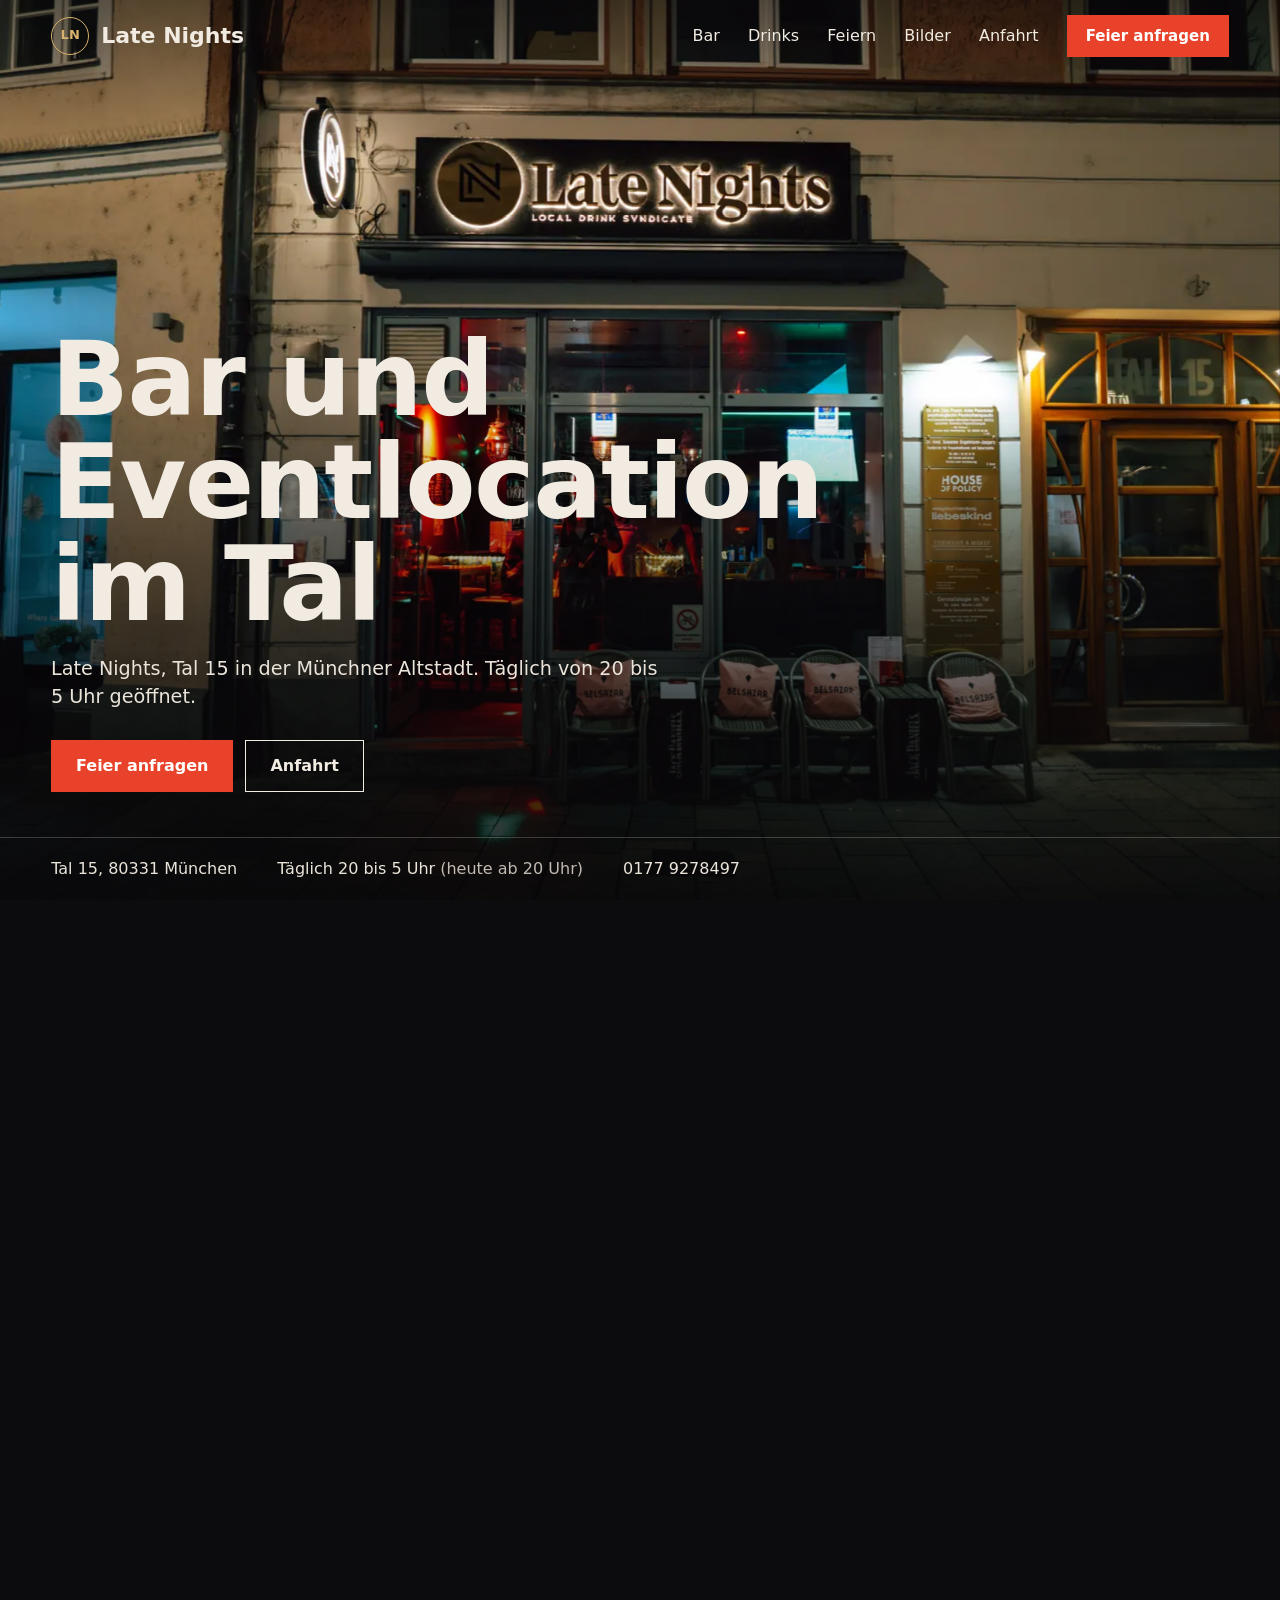
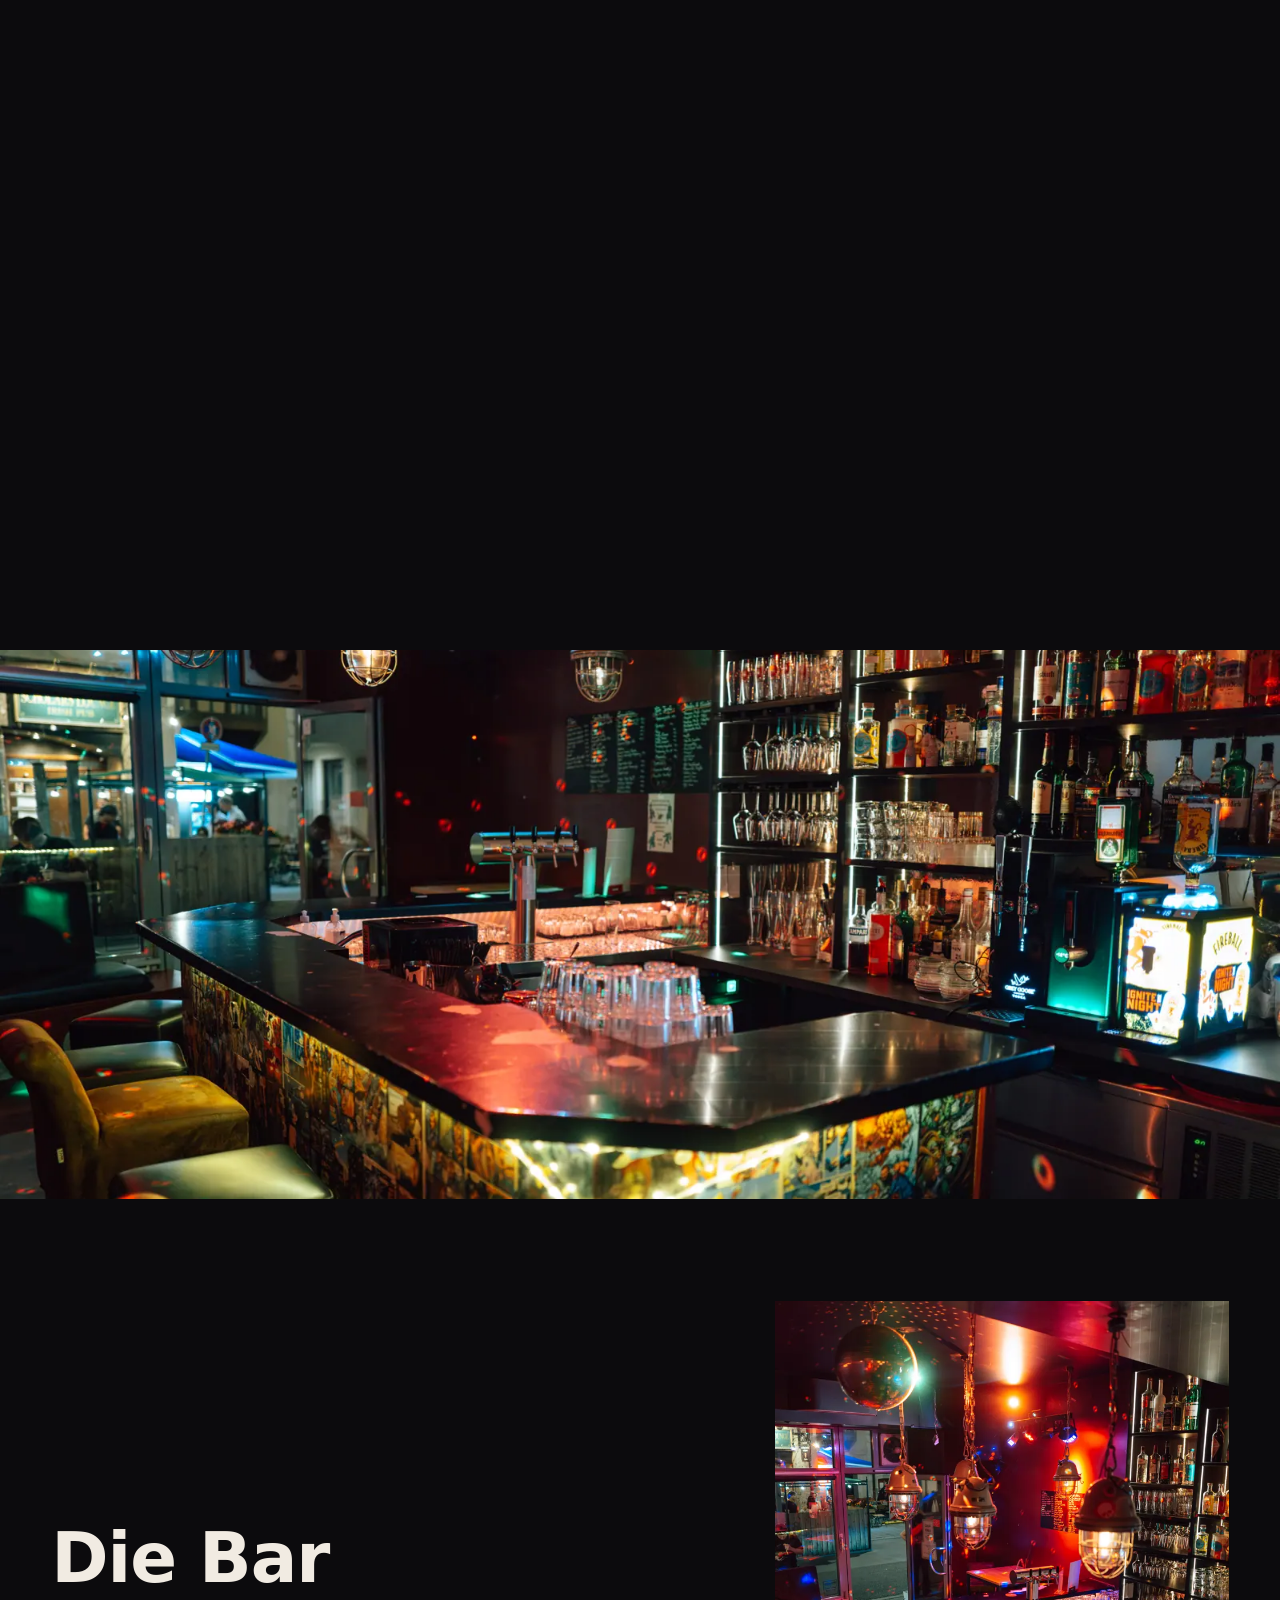
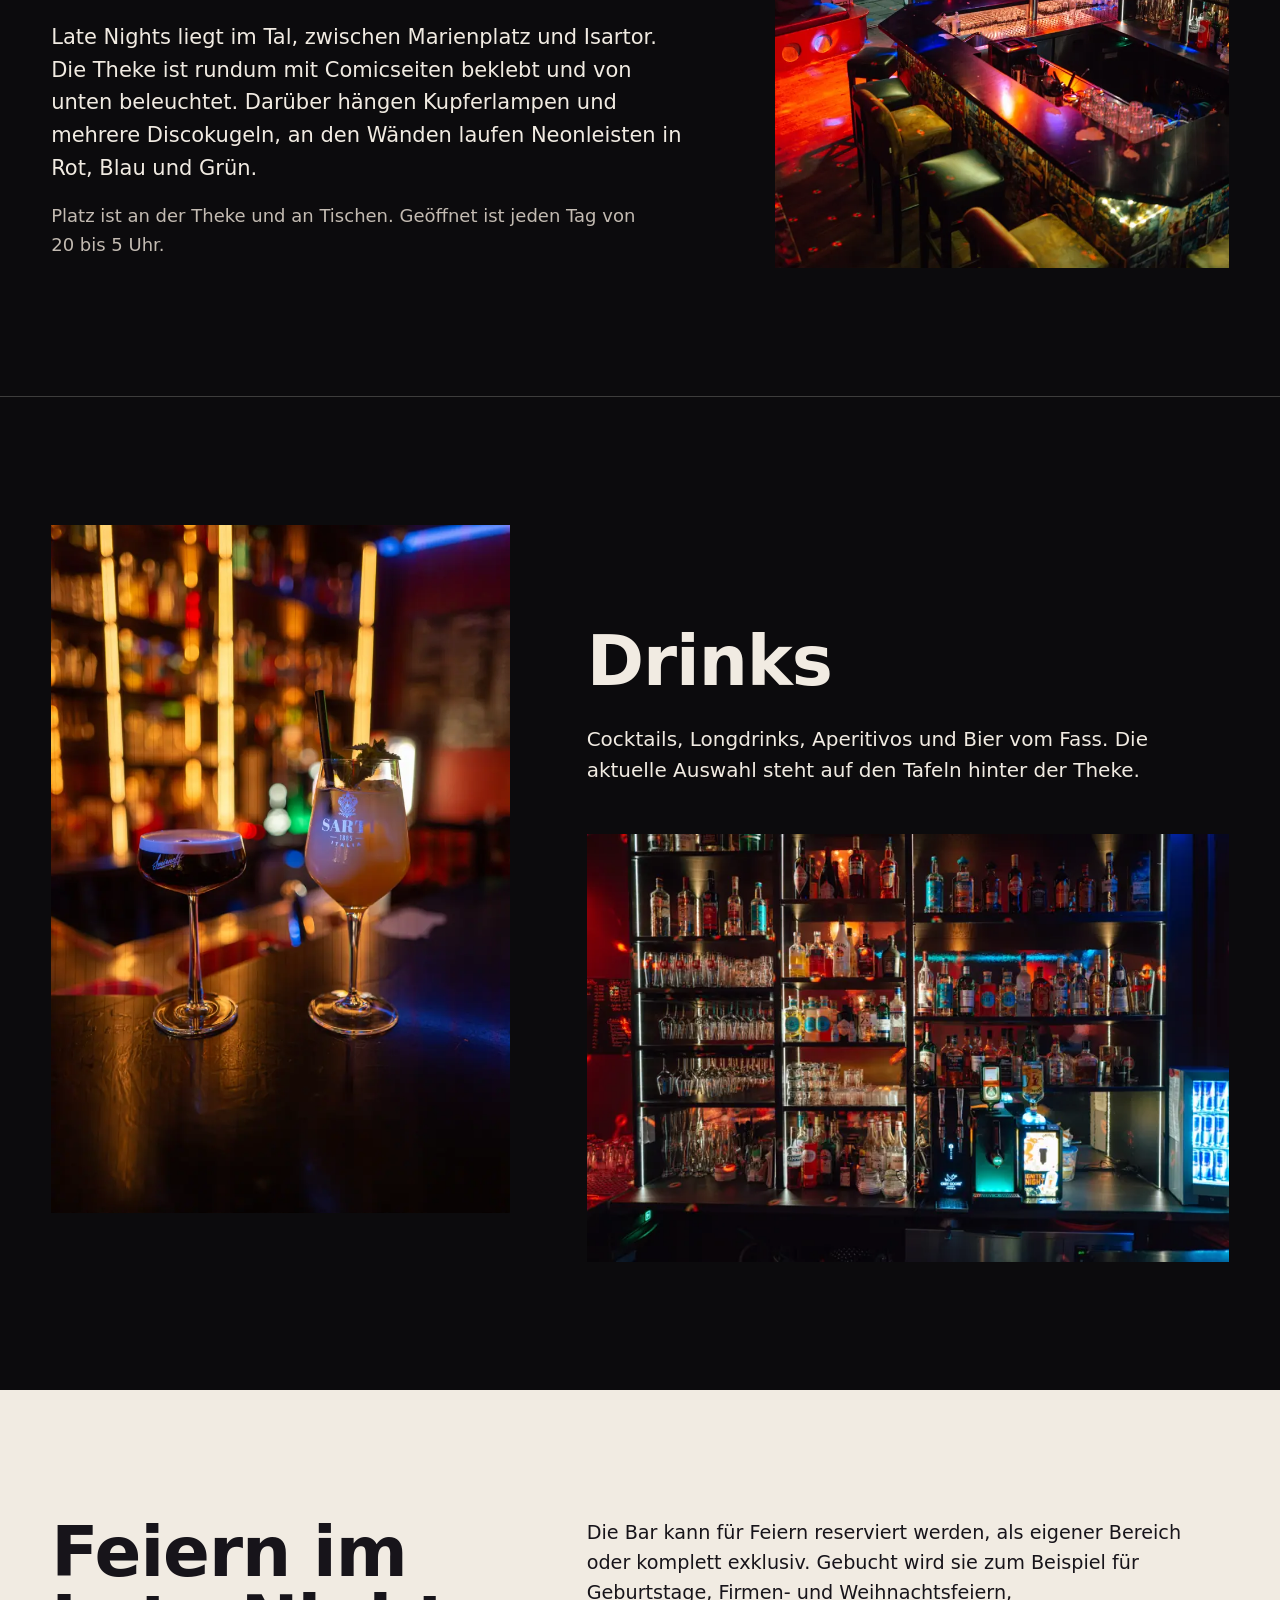
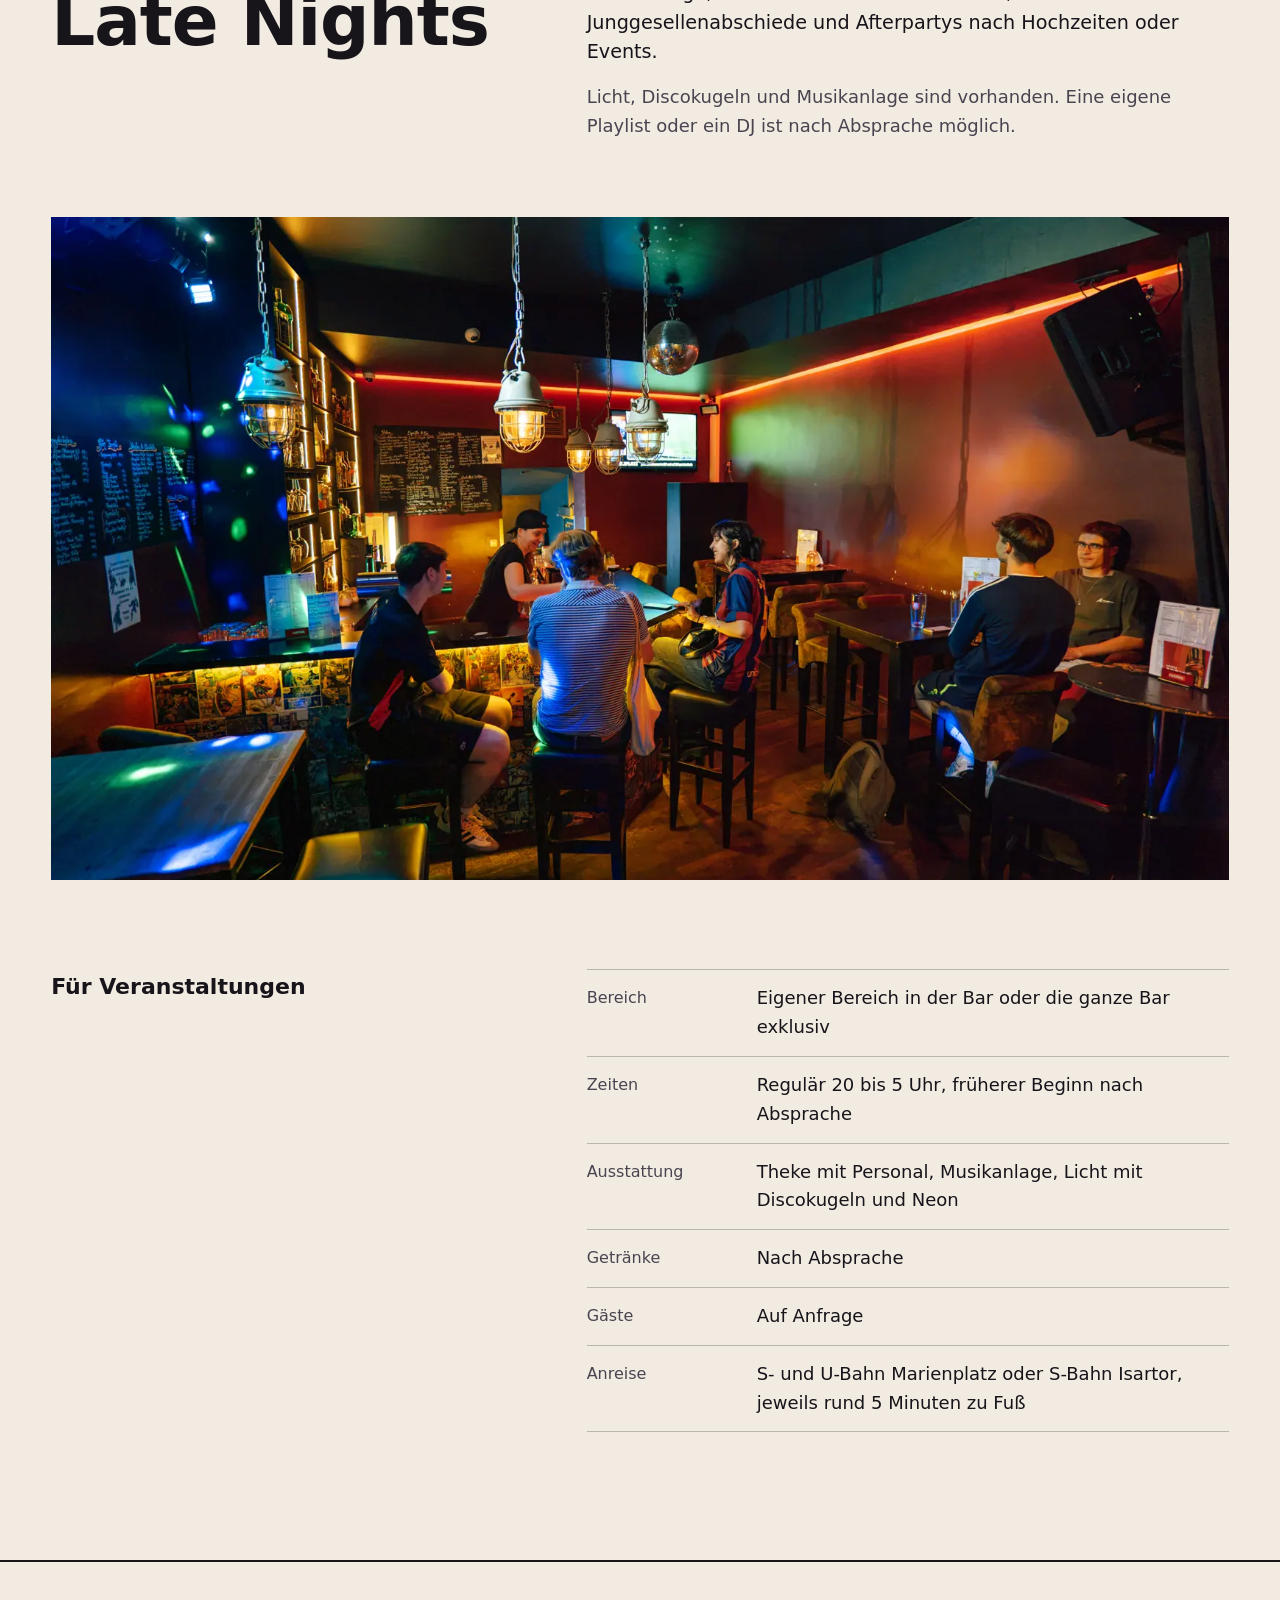
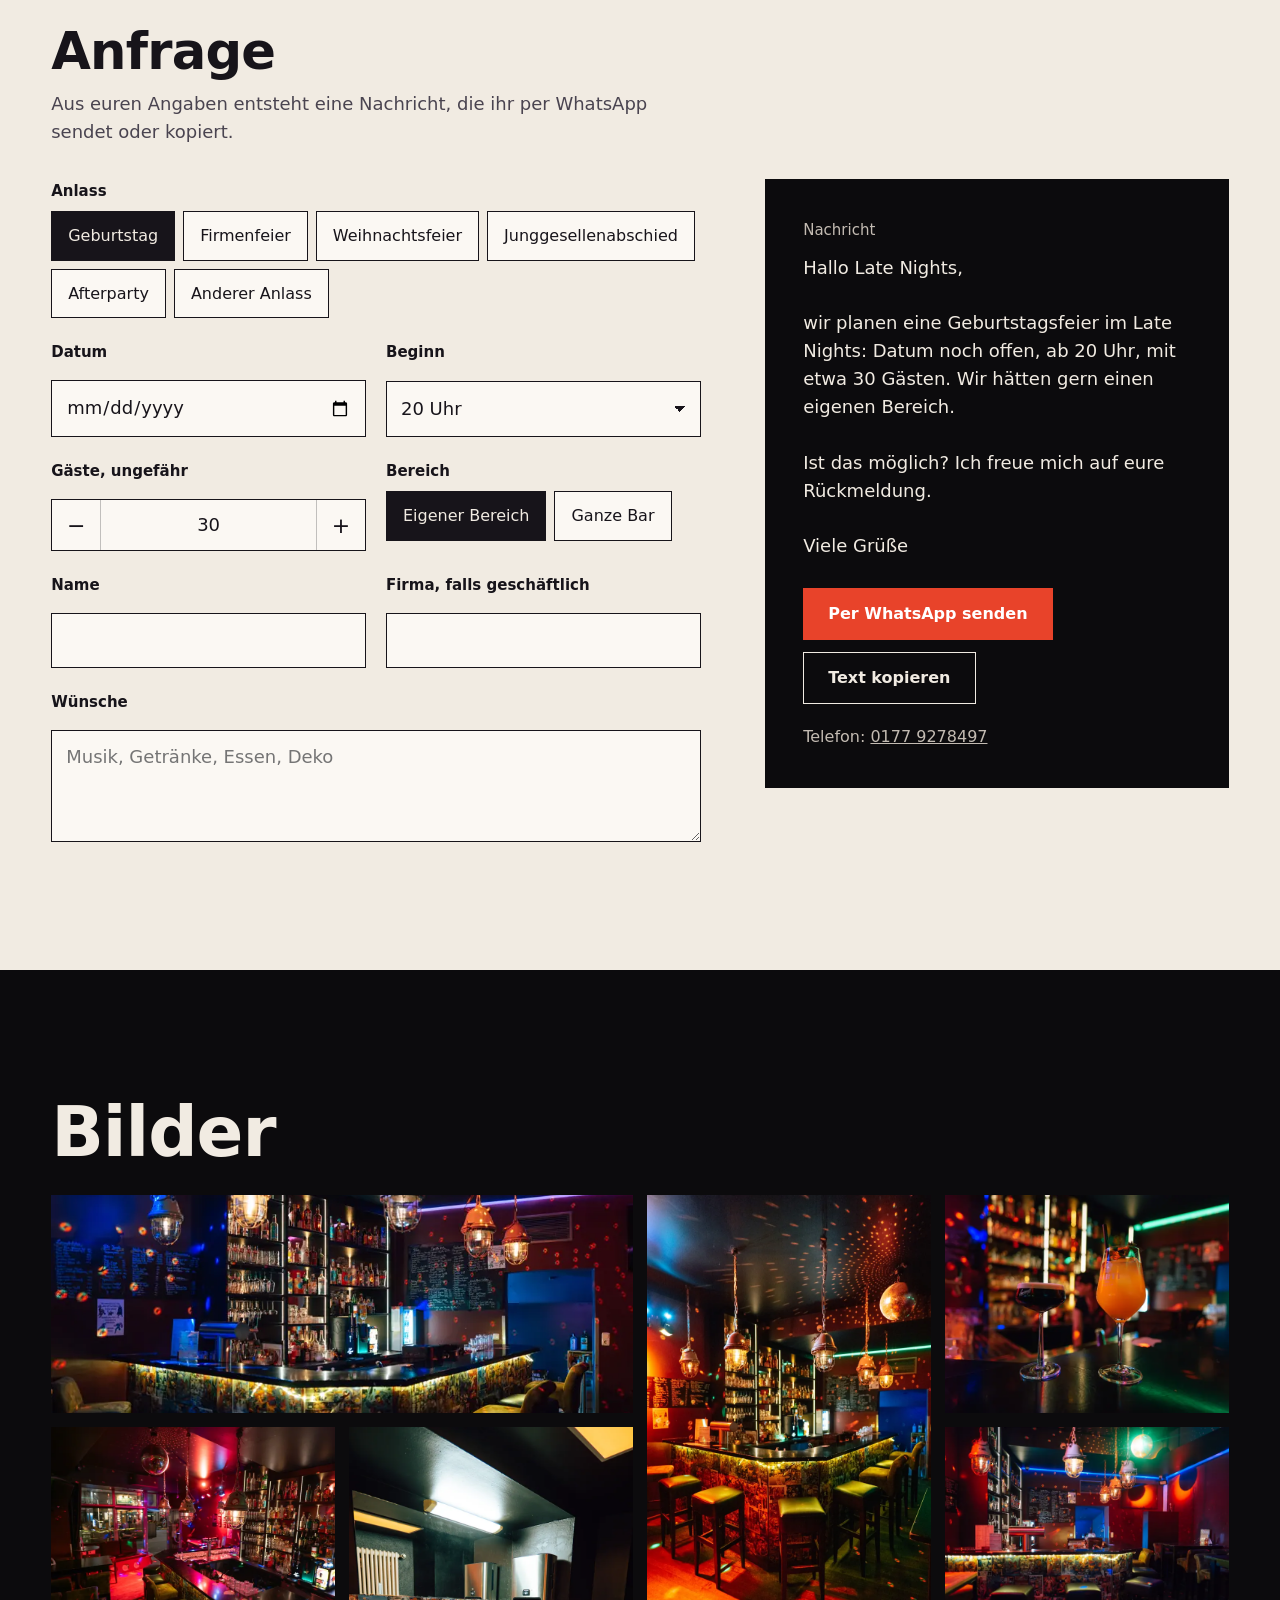
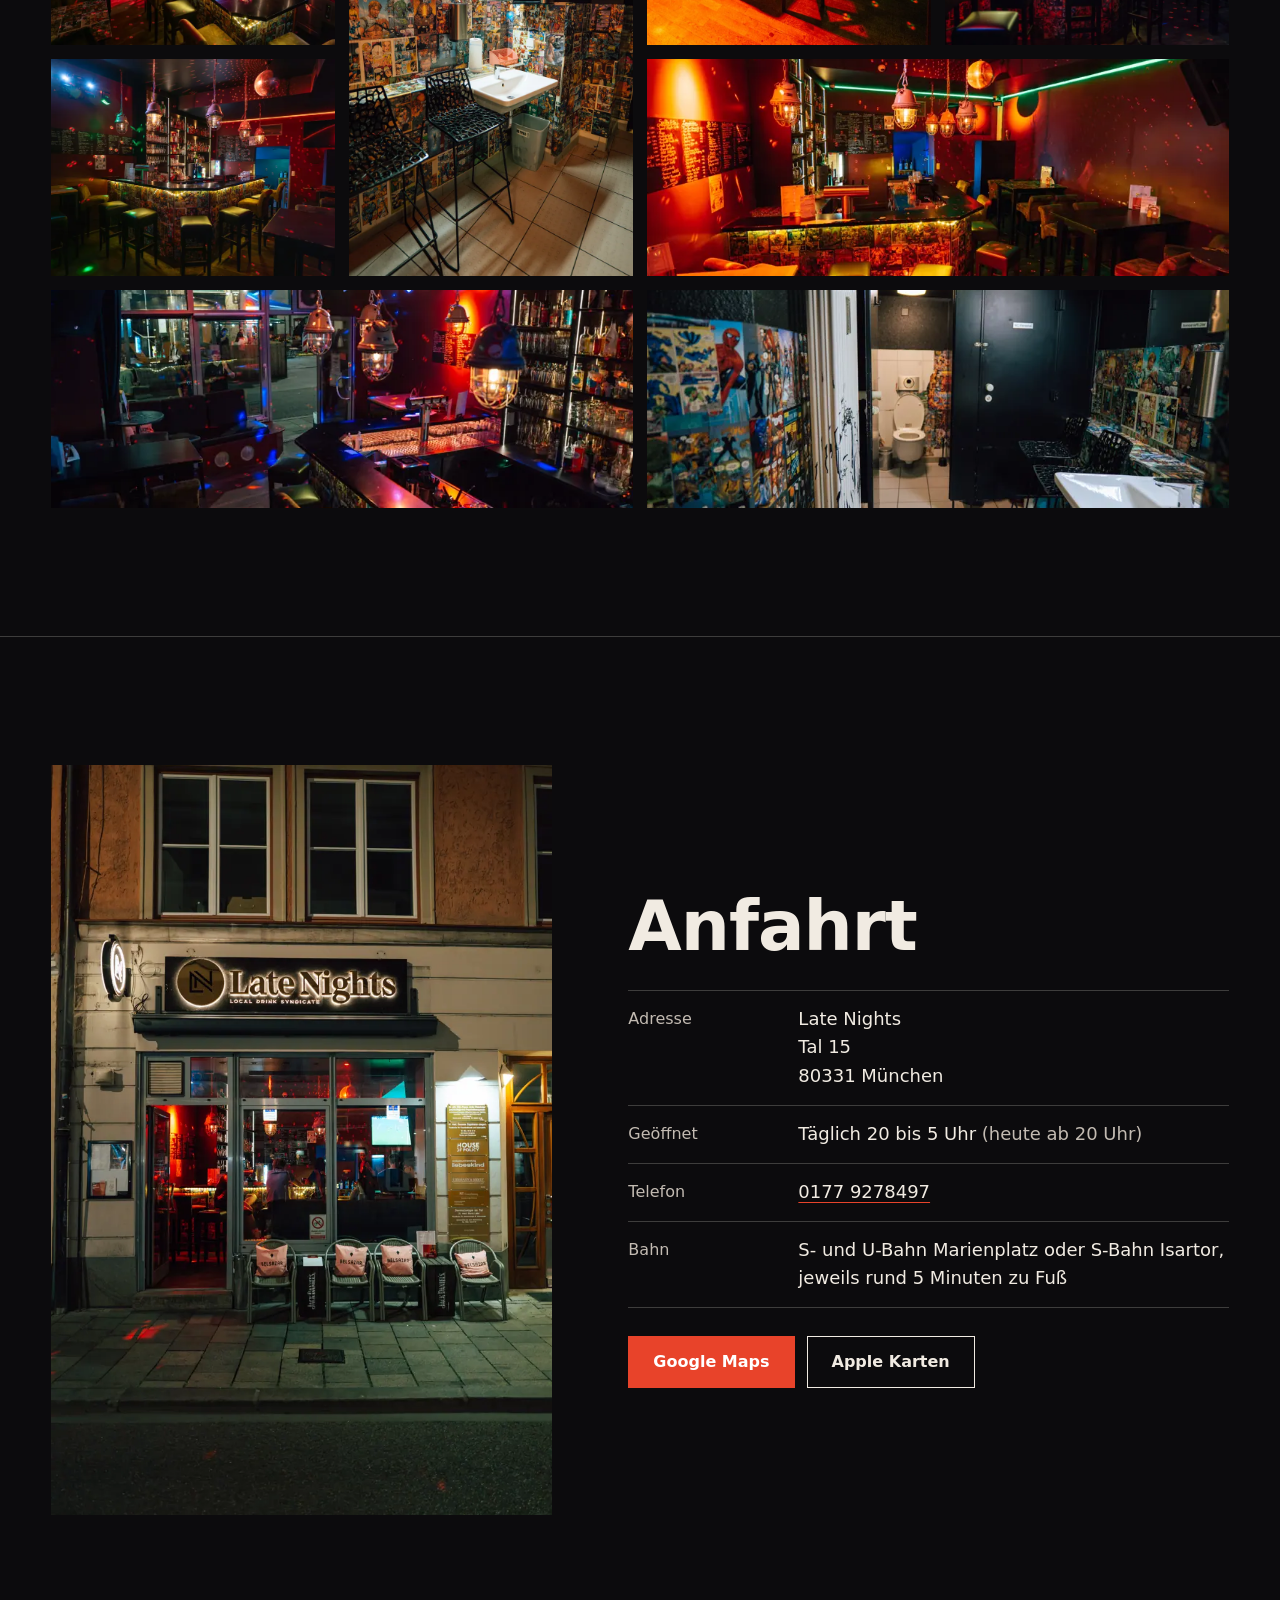
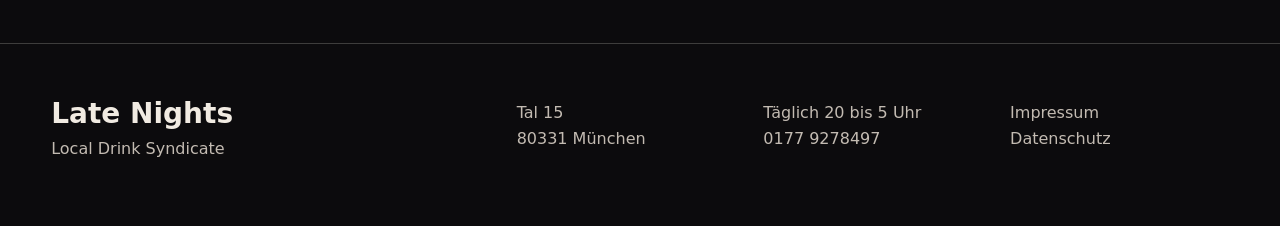
==== commit b0c7066a: "Vorschau aktualisiert" ====
--- a/index.html
+++ b/index.html
@@ -4,11 +4,11 @@
 <meta charset="utf-8">
 <meta name="viewport" content="width=device-width, initial-scale=1">
 <title>Late Nights | Bar und Eventlocation im Tal, München</title>
-<meta name="description" content="Late Nights im Tal 15, München: Bar mit Comic-Theke, Discokugeln und Drinks bis 5 Uhr früh. Für Geburtstage, Firmenfeiern und private Partys auch exklusiv buchbar.">
+<meta name="description" content="Late Nights im Tal 15, München: Bar mit Comic-Theke und Discokugeln, täglich 20 bis 5 Uhr. Für Geburtstage, Firmenfeiern und private Feiern auch exklusiv buchbar.">
 <meta name="robots" content="noindex, nofollow">
 <meta name="theme-color" content="#0c0b0d">
 <meta property="og:title" content="Late Nights | Bar und Eventlocation im Tal, München">
-<meta property="og:description" content="Bar mit Comic-Theke und Discokugeln, täglich 20 bis 5 Uhr. Auch für eure Feier.">
+<meta property="og:description" content="Bar im Tal 15, täglich 20 bis 5 Uhr. Auch für eure Feier.">
 <meta property="og:image" content="img/theke-1600.webp">
 <link rel="preload" href="fonts/archivo-normal-300-900-latin.woff2" as="font" type="font/woff2" crossorigin>
 <link rel="stylesheet" href="fonts/fonts.css">
@@ -66,77 +66,49 @@
 
       <div class="hero-text" data-text1>
         <h1 class="hero-titel"><span>Bar und</span> <span>Eventlocation</span> <span>im Tal</span></h1>
-        <p class="hero-unter">Late Nights, Tal 15, mitten in der Münchner Altstadt. Jeden Abend ab 20 Uhr, Schluss ist um 5.</p>
+        <p class="hero-unter">Late Nights, Tal 15 in der Münchner Altstadt. Täglich von 20 bis 5 Uhr geöffnet.</p>
         <div class="knopfreihe">
           <a class="knopf" href="#anfrage">Feier anfragen</a>
           <a class="knopf knopf-linie" href="#anfahrt">Anfahrt</a>
         </div>
       </div>
 
-      <div class="hero-text hero-text-innen" data-text2>
-        <h2 class="hero-titel hero-titel-2"><span>Drinnen leuchtet</span> <span>die Theke</span></h2>
-        <p class="hero-unter">Comicseiten rundum, Kupferlampen über dem Tresen, Discokugeln unter der Decke. Laut genug zum Feiern und klein genug, dass man sich kennt.</p>
-      </div>
-
-      <div class="nachtleiste" data-nacht aria-live="polite">
-        <p class="nacht-status"><span class="nacht-punkt" aria-hidden="true"></span><span data-nacht-text>Täglich 20 bis 5 Uhr</span></p>
-        <div class="nacht-skala" aria-hidden="true">
-          <div class="nacht-linie"><span class="nacht-fuell" data-nacht-fuell></span><span class="nacht-marke" data-nacht-marke></span></div>
-          <ol class="nacht-stunden"><li>20</li><li>21</li><li>22</li><li>23</li><li>0</li><li>1</li><li>2</li><li>3</li><li>4</li><li>5</li></ol>
-        </div>
+      <div class="hero-leiste" data-leiste>
+        <span>Tal 15, 80331 München</span>
+        <span>Täglich 20 bis 5 Uhr <span class="status" data-status></span></span>
+        <a href="tel:+491779278497">0177 9278497</a>
       </div>
     </div>
   </section>
 
   <!-- Die Bar -->
   <section class="abschnitt bar" id="bar">
-    <div class="rahmen kopfzeile">
-      <h2 class="titel">Die Bar</h2>
-      <p class="einleitung">Late Nights liegt im Tal, auf halbem Weg zwischen Marienplatz und Isartor. Eine kleine Bar mit großer Theke, in der man nach der Arbeit auf einen Drink vorbeikommt und manchmal erst geht, wenn draußen schon die Lieferwagen fahren.</p>
-    </div>
-
+    <figure class="bild bar-breit">
+      <img src="img/theke-weit-1600.webp" srcset="img/theke-weit-800.webp 800w, img/theke-weit-1600.webp 1600w, img/theke-weit-2400.webp 2400w" sizes="100vw" alt="Die beleuchtete Comic-Theke mit Zapfanlage und Barhockern, im Hintergrund die Fenster zum Tal" loading="lazy">
+    </figure>
     <div class="rahmen bar-raster">
-      <figure class="bild bild-gross">
-        <img src="img/theke-weit-1600.webp" srcset="img/theke-weit-800.webp 800w, img/theke-weit-1600.webp 1600w, img/theke-weit-2400.webp 2400w" sizes="(min-width: 900px) 64vw, 100vw" alt="Die beleuchtete Comic-Theke mit Zapfanlage und Barhockern, im Hintergrund die Fenster zum Tal" loading="lazy">
+      <div class="bar-text">
+        <h2 class="titel">Die Bar</h2>
+        <p>Late Nights liegt im Tal, zwischen Marienplatz und Isartor. Die Theke ist rundum mit Comicseiten beklebt und von unten beleuchtet. Darüber hängen Kupferlampen und mehrere Discokugeln, an den Wänden laufen Neonleisten in Rot, Blau und Grün.</p>
+        <p>Platz ist an der Theke und an Tischen. Geöffnet ist jeden Tag von 20 bis 5 Uhr.</p>
+      </div>
+      <figure class="bild bar-hoch">
+        <img src="img/theke-ecke-hoch-1600.webp" srcset="img/theke-ecke-hoch-800.webp 800w, img/theke-ecke-hoch-1600.webp 1600w" sizes="(min-width: 900px) 34vw, 100vw" alt="Blick über die Theke zum Fenster, Kupferlampen und eine Discokugel" loading="lazy">
       </figure>
-      <figure class="bild bild-hoch">
-        <img src="img/theke-ecke-hoch-1600.webp" srcset="img/theke-ecke-hoch-800.webp 800w, img/theke-ecke-hoch-1600.webp 1600w" sizes="(min-width: 900px) 30vw, 100vw" alt="Blick über die Theke zum Fenster, Kupferlampen und eine Discokugel" loading="lazy">
-      </figure>
-    </div>
-
-    <div class="rahmen merkmale">
-      <div class="merkmal">
-        <h3>Die Theke</h3>
-        <p>Rundum mit Comicseiten beklebt und von unten beleuchtet. Hier fangen die meisten Abende an, und viele hören hier auch auf.</p>
-      </div>
-      <div class="merkmal">
-        <h3>Das Licht</h3>
-        <p>Schiffslampen aus Kupfer, mehrere Discokugeln und Neonleisten in Rot, Blau und Grün. Tagsüber sieht hier niemand rein, nachts sieht man es vom Tal aus.</p>
-      </div>
-      <div class="merkmal">
-        <h3>Die Nacht</h3>
-        <p>Geöffnet jeden Tag von 20 bis 5 Uhr. Wenn in der Altstadt die meisten Türen zu sind, ist hier noch Betrieb.</p>
-      </div>
-    </div>
-  </section>
-
-  <!-- Schriftzug vom Schild -->
-  <section class="schild" aria-label="Local Drink Syndicate">
-    <p class="schild-text" data-schild>Local Drink Syndicate</p>
+    </div>
   </section>
 
   <!-- Drinks -->
   <section class="abschnitt drinks" id="drinks">
     <div class="rahmen drinks-raster">
       <figure class="bild drinks-bild">
-        <img src="img/drinks-hoch-1600.webp" srcset="img/drinks-hoch-800.webp 800w, img/drinks-hoch-1600.webp 1600w" sizes="(min-width: 900px) 42vw, 100vw" alt="Ein Espresso Martini und ein Spritz auf der dunklen Theke, dahinter leuchtende Flaschenregale" loading="lazy">
+        <img src="img/drinks-hoch-1600.webp" srcset="img/drinks-hoch-800.webp 800w, img/drinks-hoch-1600.webp 1600w" sizes="(min-width: 900px) 40vw, 100vw" alt="Ein Espresso Martini und ein Spritz auf der dunklen Theke, dahinter leuchtende Flaschenregale" loading="lazy">
       </figure>
       <div class="drinks-text">
         <h2 class="titel">Drinks</h2>
-        <p class="einleitung">Cocktails, Longdrinks und Aperitivos, dazu frisch gezapftes Bier. Gemixt wird an der Theke, mit Blick auf die Flaschenwand bis unter die Decke.</p>
-        <p>Was es gerade gibt, steht an den Tafeln hinter dem Tresen. Wer nicht weiß, was er will, fragt einfach an der Bar.</p>
+        <p>Cocktails, Longdrinks, Aperitivos und Bier vom Fass. Die aktuelle Auswahl steht auf den Tafeln hinter der Theke.</p>
         <figure class="bild drinks-bild-2">
-          <img src="img/regal-1600.webp" srcset="img/regal-800.webp 800w, img/regal-1600.webp 1600w" sizes="(min-width: 900px) 40vw, 100vw" alt="Die Flaschenwand hinter der Theke mit Gläsern und beleuchteten Regalen" loading="lazy">
+          <img src="img/regal-1600.webp" srcset="img/regal-800.webp 800w, img/regal-1600.webp 1600w" sizes="(min-width: 900px) 46vw, 100vw" alt="Die Flaschenwand hinter der Theke mit Gläsern und beleuchteten Regalen" loading="lazy">
         </figure>
       </div>
     </div>
@@ -144,55 +116,35 @@
 
   <!-- Events -->
   <section class="abschnitt events" id="events">
-    <div class="rahmen kopfzeile">
+    <div class="rahmen events-kopf">
       <h2 class="titel">Feiern im Late Nights</h2>
-      <p class="einleitung">Ob Geburtstag, Teamabend oder Afterparty: Die Bar lässt sich für eure Feier reservieren, als eigener Bereich oder komplett exklusiv. Licht, Discokugeln und Musik sind schon da. Ihr bringt die Leute mit.</p>
-    </div>
-
-    <figure class="rahmen bild events-bild">
-      <img src="img/gaeste-1600.webp" srcset="img/gaeste-800.webp 800w, img/gaeste-1600.webp 1600w, img/gaeste-2400.webp 2400w" sizes="(min-width: 1400px) 1320px, 100vw" alt="Gäste sitzen an der Theke und an den Tischen, über ihnen Discolicht und Kupferlampen" loading="lazy">
+      <div class="events-intro">
+        <p>Die Bar kann für Feiern reserviert werden, als eigener Bereich oder komplett exklusiv. Gebucht wird sie zum Beispiel für Geburtstage, Firmen- und Weihnachtsfeiern, Junggesellenabschiede und Afterpartys nach Hochzeiten oder Events.</p>
+        <p>Licht, Discokugeln und Musikanlage sind vorhanden. Eine eigene Playlist oder ein DJ ist nach Absprache möglich.</p>
+      </div>
+    </div>
+
+    <figure class="rahmen events-bild">
+      <img src="img/gaeste-1600.webp" srcset="img/gaeste-800.webp 800w, img/gaeste-1600.webp 1600w, img/gaeste-2400.webp 2400w" sizes="(min-width: 1400px) 1360px, 100vw" alt="Gäste sitzen an der Theke und an den Tischen, über ihnen Discolicht und Kupferlampen" loading="lazy">
     </figure>
 
-    <div class="rahmen anlaesse">
-      <h3 class="untertitel">Wofür die Bar gebucht wird</h3>
-      <dl class="anlass-liste">
-        <div><dt>Geburtstag</dt><dd>Vom runden Geburtstag bis zur Party, die eigentlich klein bleiben sollte.</dd></div>
-        <div><dt>Firmenfeier und Teamabend</dt><dd>Nach Feierabend raus aus dem Büro und rein in die Altstadt, mit eigenem Bereich und Getränken nach Absprache.</dd></div>
-        <div><dt>Weihnachtsfeier</dt><dd>Im Dezember sind die Abende schnell vergeben. Wer früh anfragt, hat die Wahl.</dd></div>
-        <div><dt>Junggesellenabschied</dt><dd>Ein fester Treffpunkt in der Altstadt, bevor die Runde durch München zieht oder wenn sie zurückkommt.</dd></div>
-        <div><dt>Afterparty</dt><dd>Nach Hochzeit, Messe oder Firmenevent, wenn noch niemand nach Hause will. Offen ist bis 5 Uhr.</dd></div>
-        <div><dt>Private Party</dt><dd>Mit eigener Playlist oder eigenem DJ, nach Absprache auch außerhalb der normalen Zeiten.</dd></div>
+    <div class="rahmen events-fakten">
+      <h3 class="untertitel">Für Veranstaltungen</h3>
+      <dl class="tabelle">
+        <div><dt>Bereich</dt><dd>Eigener Bereich in der Bar oder die ganze Bar exklusiv</dd></div>
+        <div><dt>Zeiten</dt><dd>Regulär 20 bis 5 Uhr, früherer Beginn nach Absprache</dd></div>
+        <div><dt>Ausstattung</dt><dd>Theke mit Personal, Musikanlage, Licht mit Discokugeln und Neon</dd></div>
+        <div><dt>Getränke</dt><dd>Nach Absprache</dd></div>
+        <div><dt>Gäste</dt><dd>Auf Anfrage</dd></div>
+        <div><dt>Anreise</dt><dd>S- und U-Bahn Marienplatz oder S-Bahn Isartor, jeweils rund 5 Minuten zu Fuß</dd></div>
       </dl>
     </div>
 
-    <div class="rahmen mitgebracht">
-      <figure class="bild mitgebracht-bild">
-        <img src="img/rote-wand-hoch-1600.webp" srcset="img/rote-wand-hoch-800.webp 800w, img/rote-wand-hoch-1600.webp 1600w" sizes="(min-width: 900px) 34vw, 100vw" alt="Barhocker vor der Theke, rote Wand mit Neonleisten und Discolichtpunkten" loading="lazy">
-      </figure>
-      <div class="mitgebracht-text">
-        <h3 class="untertitel">Was die Bar mitbringt</h3>
-        <ul class="haken-liste">
-          <li>Theke mit Personal, das auch bei vollem Haus den Überblick behält</li>
-          <li>Licht mit Discokugeln, Neon und Kupferlampen, ohne dass ihr etwas aufbauen müsst</li>
-          <li>Musikanlage für Playlist oder DJ</li>
-          <li>Plätze an der Theke, an Tischen und Stehplätze zum Tanzen</li>
-          <li>Mitten in der Altstadt, mit S- und U-Bahn in wenigen Minuten erreichbar</li>
-          <li>Geöffnet bis 5 Uhr, niemand muss um Mitternacht gehen</li>
-        </ul>
-        <h3 class="untertitel">So läuft es ab</h3>
-        <ol class="ablauf">
-          <li><strong>Anfragen.</strong> Datum, Anlass und ungefähre Gästezahl schicken, am einfachsten über das Formular unten.</li>
-          <li><strong>Absprechen.</strong> Wir melden uns mit einem Vorschlag zu Bereich, Ablauf und Getränken.</li>
-          <li><strong>Feiern.</strong> Ihr kommt mit euren Gästen, um die Bar kümmern wir uns.</li>
-        </ol>
-      </div>
-    </div>
-
-    <!-- Anfrage-Planer -->
+    <!-- Anfrage -->
     <div class="rahmen anfrage" id="anfrage">
       <div class="anfrage-kopf">
-        <h3 class="titel titel-mittel">Feier anfragen</h3>
-        <p>Ein paar Angaben genügen. Daraus entsteht eine fertige Nachricht, die ihr per WhatsApp abschickt oder kopiert.</p>
+        <h3 class="titel titel-mittel">Anfrage</h3>
+        <p>Aus euren Angaben entsteht eine Nachricht, die ihr per WhatsApp sendet oder kopiert.</p>
       </div>
       <form class="planer" data-planer novalidate>
         <fieldset class="feld feld-voll">
@@ -203,7 +155,7 @@
             <label><input type="radio" name="anlass" value="Weihnachtsfeier"><span>Weihnachtsfeier</span></label>
             <label><input type="radio" name="anlass" value="Junggesellenabschied"><span>Junggesellenabschied</span></label>
             <label><input type="radio" name="anlass" value="Afterparty"><span>Afterparty</span></label>
-            <label><input type="radio" name="anlass" value="private Feier"><span>Etwas anderes</span></label>
+            <label><input type="radio" name="anlass" value="private Feier"><span>Anderer Anlass</span></label>
           </div>
         </fieldset>
         <div class="feld">
@@ -227,14 +179,14 @@
         </div>
         <fieldset class="feld">
           <legend>Bereich</legend>
-          <div class="wahl wahl-klein">
+          <div class="wahl">
             <label><input type="radio" name="bereich" value="einen eigenen Bereich" checked><span>Eigener Bereich</span></label>
             <label><input type="radio" name="bereich" value="die ganze Bar exklusiv"><span>Ganze Bar</span></label>
           </div>
         </fieldset>
         <div class="feld">
-          <label for="p-name">Euer Name</label>
-          <input id="p-name" type="text" name="name" autocomplete="name" placeholder="Vor- und Nachname">
+          <label for="p-name">Name</label>
+          <input id="p-name" type="text" name="name" autocomplete="name">
         </div>
         <div class="feld">
           <label for="p-firma">Firma, falls geschäftlich</label>
@@ -242,27 +194,26 @@
         </div>
         <div class="feld feld-voll">
           <label for="p-wuensche">Wünsche</label>
-          <textarea id="p-wuensche" name="wuensche" rows="3" placeholder="Musik, Getränke, Essen, Deko, was euch wichtig ist"></textarea>
+          <textarea id="p-wuensche" name="wuensche" rows="3" placeholder="Musik, Getränke, Essen, Deko"></textarea>
         </div>
       </form>
 
       <div class="nachricht">
-        <p class="nachricht-label">Eure Nachricht</p>
+        <p class="nachricht-label">Nachricht</p>
         <p class="nachricht-text" data-nachricht></p>
         <div class="knopfreihe">
           <a class="knopf" data-whatsapp href="https://wa.me/491779278497" target="_blank" rel="noopener">Per WhatsApp senden</a>
           <button class="knopf knopf-linie" type="button" data-kopieren>Text kopieren</button>
         </div>
-        <p class="nachricht-fuss">Lieber telefonieren? <a href="tel:+491779278497">0177 9278497</a></p>
+        <p class="nachricht-fuss">Telefon: <a href="tel:+491779278497">0177 9278497</a></p>
       </div>
     </div>
   </section>
 
   <!-- Galerie -->
   <section class="abschnitt galerie" id="galerie">
-    <div class="rahmen kopfzeile">
+    <div class="rahmen">
       <h2 class="titel">Bilder</h2>
-      <p class="einleitung">Ein Abend im Late Nights, von der Theke bis zur Toilette. Auch die ist mit Comics tapeziert.</p>
     </div>
     <div class="rahmen bilderwand" data-galerie>
       <a class="kachel k-breit" href="img/theke-blau-2400.webp"><img src="img/theke-blau-800.webp" srcset="img/theke-blau-800.webp 800w, img/theke-blau-1600.webp 1600w" sizes="(min-width: 900px) 50vw, 100vw" alt="Die Theke in blauem und rotem Licht mit Barhockern" loading="lazy"></a>
@@ -283,15 +234,14 @@
     <div class="rahmen anfahrt-raster">
       <figure class="bild anfahrt-bild">
         <img src="img/fassade-hoch-1600.webp" srcset="img/fassade-hoch-800.webp 800w, img/fassade-hoch-1600.webp 1600w" sizes="(min-width: 900px) 40vw, 100vw" alt="Das leuchtende Schild von Late Nights über dem Eingang im Tal 15" loading="lazy">
-        <figcaption>Am leuchtenden Schild über der Tür zu erkennen.</figcaption>
       </figure>
       <div class="anfahrt-text">
         <h2 class="titel">Anfahrt</h2>
-        <dl class="fakten">
+        <dl class="tabelle">
           <div><dt>Adresse</dt><dd>Late Nights<br>Tal 15<br>80331 München</dd></div>
-          <div><dt>Geöffnet</dt><dd>Täglich 20 bis 5 Uhr<br><span class="status-zeile" data-status-klein></span></dd></div>
+          <div><dt>Geöffnet</dt><dd>Täglich 20 bis 5 Uhr <span class="status" data-status></span></dd></div>
           <div><dt>Telefon</dt><dd><a href="tel:+491779278497">0177 9278497</a></dd></div>
-          <div><dt>Mit der Bahn</dt><dd>S-Bahn und U-Bahn Marienplatz oder S-Bahn Isartor, von beiden sind es rund 5 Minuten zu Fuß.</dd></div>
+          <div><dt>Bahn</dt><dd>S- und U-Bahn Marienplatz oder S-Bahn Isartor, jeweils rund 5 Minuten zu Fuß</dd></div>
         </dl>
         <div class="knopfreihe">
           <a class="knopf" href="https://maps.app.goo.gl/JRE1tUL3zbhGaq8K6" target="_blank" rel="noopener">Google Maps</a>
--- a/css/style.css
+++ b/css/style.css
@@ -8,11 +8,10 @@
   --tinte: #17141a;
   --grau: #c3bbb2;
   --grau-hell: #4a4450;
-  --rot: #ff4b2b;
+  --rot: #e8432a;
   --gold: #d9b26f;
-  --gruen: #4fe08f;
-  --linie: rgba(241, 235, 226, .2);
-  --linie-hell: rgba(23, 20, 26, .22);
+  --linie: rgba(241, 235, 226, .22);
+  --linie-hell: rgba(23, 20, 26, .25);
   --rand: clamp(20px, 4vw, 56px);
   --max: 1360px;
   --kopf: 72px;
@@ -28,7 +27,6 @@
   font-family: 'Archivo', system-ui, sans-serif;
   font-size: 18px;
   line-height: 1.6;
-  font-stretch: 100%;
   -webkit-font-smoothing: antialiased;
 }
 img { display: block; max-width: 100%; height: auto; }
@@ -40,31 +38,31 @@
 .rahmen { width: 100%; max-width: calc(var(--max) + 2 * var(--rand)); margin-inline: auto; padding-inline: var(--rand); }
 
 /* Schrift */
-.titel, .hero-titel, .schild-text, .marke-name, .fuss-marke {
-  font-stretch: 62%;
-  font-weight: 800;
-  text-transform: uppercase;
-  line-height: .92;
-  letter-spacing: .005em;
-}
-.titel { font-size: clamp(52px, 8.5vw, 132px); hyphens: auto; overflow-wrap: break-word; }
-.titel-mittel { font-size: clamp(44px, 6vw, 88px); }
-.untertitel { font-size: 22px; font-weight: 700; font-stretch: 85%; letter-spacing: .01em; margin-bottom: 18px; }
-.einleitung { font-size: clamp(19px, 1.6vw, 23px); line-height: 1.5; color: var(--papier); }
+.titel, .hero-titel {
+  font-stretch: 78%;
+  font-weight: 700;
+  line-height: 1;
+  letter-spacing: -.015em;
+  hyphens: auto;
+  overflow-wrap: break-word;
+}
+.titel { font-size: clamp(44px, 5.4vw, 84px); margin-bottom: 28px; }
+.titel-mittel { font-size: clamp(36px, 4vw, 60px); }
+.untertitel { font-size: 22px; font-weight: 700; margin-bottom: 16px; }
 
 /* Knöpfe */
 .knopfreihe { display: flex; flex-wrap: wrap; gap: 12px; margin-top: 28px; }
 .knopf {
   display: inline-flex; align-items: center; justify-content: center;
   min-height: 50px; padding: 12px 24px;
-  background: var(--rot); color: #120807; border: 1px solid var(--rot);
-  font-weight: 700; font-size: 16px; letter-spacing: .02em; text-decoration: none;
+  background: var(--rot); color: #fff; border: 1px solid var(--rot);
+  font-weight: 600; font-size: 16px; text-decoration: none;
   border-radius: 0; cursor: pointer;
-  transition: background .2s, color .2s, box-shadow .3s;
-}
-.knopf:hover { background: #ff6a4f; box-shadow: 0 0 28px rgba(255, 75, 43, .45); }
+  transition: background .2s, color .2s, border-color .2s;
+}
+.knopf:hover { background: #c93520; border-color: #c93520; }
 .knopf-linie { background: transparent; color: currentColor; border-color: currentColor; }
-.knopf-linie:hover { background: var(--papier); color: var(--tinte); border-color: var(--papier); box-shadow: none; }
+.knopf-linie:hover { background: var(--papier); color: var(--tinte); border-color: var(--papier); }
 .knopf-klein { min-height: 42px; padding: 8px 18px; font-size: 15px; }
 
 /* Kopfzeile */
@@ -76,20 +74,18 @@
   transition: background .35s, border-color .35s;
   border-bottom: 1px solid transparent;
 }
-.kopf.ist-dunkel { background: rgba(12, 11, 13, .86); backdrop-filter: blur(14px); -webkit-backdrop-filter: blur(14px); border-bottom-color: var(--linie); }
+.kopf.ist-dunkel { background: var(--nacht); border-bottom-color: var(--linie); }
 .marke { display: flex; align-items: center; gap: 12px; text-decoration: none; flex-shrink: 0; }
 .marke-ring {
-  width: 40px; height: 40px; border-radius: 50%;
+  width: 38px; height: 38px; border-radius: 50%;
   border: 1.5px solid var(--gold); color: var(--gold);
   display: grid; place-items: center;
-  font-weight: 700; font-size: 14px; letter-spacing: -.02em; font-stretch: 80%;
-  box-shadow: 0 0 14px rgba(217, 178, 111, .35), inset 0 0 10px rgba(217, 178, 111, .2);
-}
-.marke-name { font-size: 26px; line-height: 1; color: var(--papier); }
+  font-weight: 700; font-size: 13px; font-stretch: 80%;
+}
+.marke-name { font-size: 22px; font-weight: 700; font-stretch: 85%; line-height: 1; color: var(--papier); }
 .navi { display: flex; align-items: center; gap: clamp(16px, 2.2vw, 34px); }
-.navi a:not(.knopf) { text-decoration: none; font-size: 16px; font-weight: 500; position: relative; padding: 6px 0; }
-.navi a:not(.knopf)::after { content: ""; position: absolute; left: 0; right: 0; bottom: 0; height: 2px; background: var(--rot); transform: scaleX(0); transform-origin: left; transition: transform .25s; box-shadow: 0 0 10px var(--rot); }
-.navi a:not(.knopf):hover::after { transform: scaleX(1); }
+.navi a:not(.knopf) { text-decoration: none; font-size: 16px; font-weight: 500; padding: 6px 0; text-underline-offset: 6px; }
+.navi a:not(.knopf):hover { text-decoration: underline; text-decoration-thickness: 1px; }
 .menue-knopf { display: none; }
 
 @media (max-width: 899px) {
@@ -104,20 +100,20 @@
   .menue-knopf[aria-expanded="true"] .menue-striche::before { transform: translateY(-7px) rotate(-90deg); }
   .navi {
     position: fixed; inset: var(--kopf) 0 0 0; z-index: 49;
-    flex-direction: column; align-items: flex-start; gap: 6px;
+    flex-direction: column; align-items: flex-start; gap: 4px;
     padding: 28px var(--rand);
     background: var(--nacht);
     opacity: 0; visibility: hidden; transition: opacity .25s, visibility .25s;
   }
   .navi.ist-offen { opacity: 1; visibility: visible; }
-  .navi a:not(.knopf) { font-size: 40px; font-weight: 800; font-stretch: 62%; text-transform: uppercase; line-height: 1.15; }
+  .navi a:not(.knopf) { font-size: 34px; font-weight: 700; font-stretch: 78%; line-height: 1.3; }
   .navi .knopf { margin-top: 20px; }
   body.menue-offen { overflow: hidden; }
-  body.menue-offen .kopf { background: var(--nacht); backdrop-filter: none; -webkit-backdrop-filter: none; }
+  body.menue-offen .kopf { background: var(--nacht); }
 }
 
 /* Hero */
-.hero { position: relative; height: 330vh; }
+.hero { position: relative; height: 250vh; }
 .hero-buehne { position: sticky; top: 0; height: 100vh; height: 100svh; overflow: hidden; background: #000; }
 .hero-bild, .hero-bild img { position: absolute; inset: 0; width: 100%; height: 100%; }
 .hero-bild img { object-fit: cover; will-change: transform; }
@@ -126,137 +122,99 @@
 .hero-verlauf {
   position: absolute; inset: 0; pointer-events: none;
   background:
-    linear-gradient(to top, rgba(8, 7, 9, .92) 0%, rgba(8, 7, 9, .55) 30%, rgba(8, 7, 9, 0) 58%),
-    linear-gradient(to bottom, rgba(8, 7, 9, .55) 0%, rgba(8, 7, 9, 0) 18%);
+    linear-gradient(to top, rgba(8, 7, 9, .9) 0%, rgba(8, 7, 9, .5) 30%, rgba(8, 7, 9, 0) 56%),
+    linear-gradient(to bottom, rgba(8, 7, 9, .5) 0%, rgba(8, 7, 9, 0) 16%);
 }
 .hero-text {
   position: absolute; left: var(--rand); right: var(--rand);
-  bottom: calc(var(--nacht-hoehe, 96px) + clamp(20px, 4vh, 48px));
-  max-width: 860px;
+  bottom: calc(var(--leiste-hoehe, 64px) + clamp(24px, 5vh, 56px));
+  max-width: 820px;
   container-type: inline-size;
 }
-.hero-titel { font-size: min(150px, 13.5cqi); text-shadow: 0 2px 30px rgba(0, 0, 0, .45); }
-.hero-titel-2 { font-size: min(124px, 11.5cqi); }
-.hero-unter { margin-top: 18px; max-width: 34em; font-size: clamp(18px, 1.5vw, 21px); line-height: 1.5; color: #e9e2d8; text-shadow: 0 1px 14px rgba(0, 0, 0, .6); }
-.hero-text-innen { opacity: 0; visibility: hidden; }
-
-/* Nachtleiste: 20 bis 5 Uhr */
-.nachtleiste {
+.hero-titel { font-size: min(104px, 12.5cqi); }
+.hero-unter { margin-top: 18px; max-width: 32em; font-size: clamp(18px, 1.5vw, 21px); line-height: 1.5; color: #ebe4da; }
+
+.hero-leiste {
   position: absolute; left: 0; right: 0; bottom: 0;
-  display: grid; grid-template-columns: minmax(220px, auto) 1fr; align-items: center; gap: 12px 40px;
-  padding: 18px var(--rand) 20px;
+  display: flex; flex-wrap: wrap; gap: 6px 40px;
+  padding: 18px var(--rand);
   border-top: 1px solid var(--linie);
-  background: rgba(10, 9, 11, .55);
-  backdrop-filter: blur(10px); -webkit-backdrop-filter: blur(10px);
-}
-.nacht-status { display: flex; align-items: center; gap: 10px; font-size: 16px; font-weight: 600; white-space: nowrap; }
-.nacht-punkt { width: 10px; height: 10px; border-radius: 50%; background: var(--grau); flex-shrink: 0; }
-.ist-offen .nacht-punkt { background: var(--gruen); box-shadow: 0 0 12px var(--gruen); animation: puls 2.4s ease-in-out infinite; }
-@keyframes puls { 50% { box-shadow: 0 0 2px var(--gruen); } }
-.nacht-skala { min-width: 0; }
-.nacht-linie { position: relative; height: 2px; background: var(--linie); }
-.nacht-fuell { position: absolute; left: 0; top: 0; bottom: 0; width: 0; background: linear-gradient(90deg, var(--gold), var(--rot)); box-shadow: 0 0 10px rgba(255, 75, 43, .6); }
-.nacht-marke { position: absolute; top: 50%; left: 0; width: 12px; height: 12px; margin: -6px 0 0 -6px; border-radius: 50%; background: var(--papier); box-shadow: 0 0 0 4px rgba(255, 75, 43, .35), 0 0 16px var(--rot); display: none; }
-.ist-offen .nacht-marke { display: block; }
-.nacht-stunden { list-style: none; padding: 0; margin: 8px 0 0; display: flex; justify-content: space-between; font-size: 13px; color: var(--grau); font-variant-numeric: tabular-nums; }
-.nacht-stunden li { width: 0; display: flex; justify-content: center; }
-.nacht-stunden li:first-child { justify-content: flex-start; }
-.nacht-stunden li:last-child { justify-content: flex-end; }
-@media (max-width: 699px) {
-  .nachtleiste { grid-template-columns: 1fr; gap: 10px; padding-block: 14px 14px; }
-  .nacht-stunden li:nth-child(even) { visibility: hidden; }
+  font-size: 16px; color: #ebe4da;
+}
+.hero-leiste a { text-decoration: none; }
+.hero-leiste a:hover { text-decoration: underline; }
+.status { color: var(--grau); }
+.status:not(:empty)::before { content: "("; }
+.status:not(:empty)::after { content: ")"; }
+@media (max-width: 599px) {
+  .hero-leiste { flex-direction: column; padding-block: 14px; font-size: 15px; }
 }
 
 /* Abschnitte */
-.abschnitt { padding-block: clamp(80px, 11vw, 160px); }
-.kopfzeile { display: grid; grid-template-columns: 1fr; gap: 24px; margin-bottom: clamp(40px, 6vw, 80px); }
-@media (min-width: 900px) {
-  .kopfzeile { grid-template-columns: 5fr 6fr; gap: 60px; align-items: end; }
-  .kopfzeile .einleitung { padding-bottom: 8px; }
-}
+.abschnitt { padding-block: clamp(80px, 10vw, 150px); }
 .bild { overflow: hidden; background: var(--nacht-2); }
 .bild img { width: 100%; height: 100%; object-fit: cover; }
 
 /* Bar */
-.bar-raster { display: grid; gap: 16px; }
+.bar { padding-top: 0; }
+.bar-breit { aspect-ratio: 21 / 9; max-height: 82vh; width: 100%; }
+@media (max-width: 699px) { .bar-breit { aspect-ratio: 4 / 3; } }
+.bar-raster { display: grid; gap: 40px; margin-top: clamp(60px, 8vw, 120px); }
+.bar-text p { max-width: 34em; }
+.bar-text p + p { margin-top: 18px; color: var(--grau); }
+.bar-hoch { aspect-ratio: 4 / 5; }
 @media (min-width: 900px) {
-  .bar-raster { grid-template-columns: 2fr 1fr; gap: 20px; align-items: stretch; }
-  .bar-raster .bild-gross { aspect-ratio: 3 / 2; }
-}
-.bild-gross { aspect-ratio: 3 / 2; }
-.bild-hoch { aspect-ratio: 2 / 3; }
-@media (min-width: 900px) { .bild-hoch { aspect-ratio: auto; } }
-
-.merkmale { display: grid; gap: 0; margin-top: clamp(48px, 6vw, 80px); }
-@media (min-width: 900px) { .merkmale { grid-template-columns: repeat(3, 1fr); gap: 40px; } }
-.merkmal { border-top: 1px solid var(--papier); padding-block: 20px 28px; }
-.merkmal h3 { font-size: 24px; font-weight: 700; font-stretch: 85%; margin-bottom: 10px; }
-.merkmal p { color: var(--grau); }
-
-/* Schild-Schriftzug */
-.schild { padding-block: clamp(40px, 6vw, 90px); overflow: hidden; border-block: 1px solid var(--linie); background: radial-gradient(ellipse at 50% 50%, rgba(217, 178, 111, .10), transparent 70%); container-type: inline-size; }
-.schild-text {
-  text-align: center; white-space: nowrap;
-  font-size: min(10.2cqi, 190px);
-  color: #f6e3bf;
-  text-shadow: 0 0 6px rgba(255, 220, 160, .9), 0 0 24px rgba(240, 180, 90, .7), 0 0 70px rgba(230, 150, 60, .45);
-  padding-inline: 2vw;
-}
-.schild-text.ist-aus { color: #2a2420; text-shadow: none; }
-.schild-text.flackert { animation: anschalten 1.3s steps(1, end) forwards; }
-@keyframes anschalten {
-  0% { color: #2a2420; text-shadow: none; }
-  8% { color: #f6e3bf; text-shadow: 0 0 6px rgba(255, 220, 160, .9), 0 0 24px rgba(240, 180, 90, .7); }
-  14% { color: #2a2420; text-shadow: none; }
-  30% { color: #f6e3bf; text-shadow: 0 0 6px rgba(255, 220, 160, .9), 0 0 24px rgba(240, 180, 90, .7); }
-  36% { color: #2a2420; text-shadow: none; }
-  52%, 100% { color: #f6e3bf; text-shadow: 0 0 6px rgba(255, 220, 160, .9), 0 0 24px rgba(240, 180, 90, .7), 0 0 70px rgba(230, 150, 60, .45); }
+  .bar-raster { grid-template-columns: 7fr 5fr; gap: clamp(40px, 7vw, 120px); align-items: end; }
+  .bar-text { padding-bottom: 8px; }
+  .bar-text p:first-of-type { font-size: 21px; line-height: 1.55; }
 }
 
 /* Drinks */
+.drinks { border-top: 1px solid var(--linie); }
 .drinks-raster { display: grid; gap: 40px; }
 .drinks-bild { aspect-ratio: 2 / 3; }
-.drinks-text p + p { margin-top: 18px; color: var(--grau); }
-.drinks-text .einleitung { margin-top: 28px; }
-.drinks-bild-2 { aspect-ratio: 3 / 2; margin-top: 40px; }
+.drinks-text p { max-width: 30em; font-size: 20px; line-height: 1.55; }
+.drinks-bild-2 { aspect-ratio: 3 / 2; margin-top: 48px; }
 @media (min-width: 900px) {
-  .drinks-raster { grid-template-columns: 5fr 6fr; gap: clamp(40px, 6vw, 100px); align-items: start; }
-  .drinks-text { padding-top: clamp(20px, 6vw, 100px); }
+  .drinks-raster { grid-template-columns: 5fr 7fr; gap: clamp(40px, 6vw, 100px); align-items: start; }
+  .drinks-text { padding-top: clamp(20px, 8vw, 140px); }
 }
 
 /* Events (hell) */
 .events { background: var(--papier); color: var(--tinte); }
-.events .einleitung { color: var(--tinte); }
-.events-bild { aspect-ratio: 16 / 9; padding: 0; background: none; }
-.events-bild img { width: 100%; height: 100%; object-fit: cover; }
-@media (max-width: 699px) { .events-bild { aspect-ratio: 4 / 3; } }
-.events-bild { max-width: calc(var(--max)); }
-.anlaesse { margin-top: clamp(60px, 8vw, 110px); }
-.anlass-liste { display: grid; grid-template-columns: 1fr; }
-@media (min-width: 760px) { .anlass-liste { grid-template-columns: 1fr 1fr; column-gap: 40px; } }
-.anlass-liste > div { border-top: 1px solid var(--tinte); padding-block: 18px 26px; display: grid; gap: 6px; }
-.anlass-liste dt { font-size: clamp(30px, 3.4vw, 44px); font-weight: 800; font-stretch: 62%; text-transform: uppercase; line-height: 1; hyphens: auto; overflow-wrap: break-word; }
-.anlass-liste dd { color: var(--grau-hell); max-width: 32em; }
-
-.mitgebracht { display: grid; gap: 40px; margin-top: clamp(60px, 8vw, 110px); }
-.mitgebracht-bild { aspect-ratio: 2 / 3; }
+.events-kopf { display: grid; gap: 0; }
+.events-intro p { max-width: 36em; }
+.events-intro p:first-child { font-size: clamp(19px, 1.5vw, 22px); line-height: 1.55; }
+.events-intro p + p { margin-top: 16px; color: var(--grau-hell); }
 @media (min-width: 900px) {
-  .mitgebracht { grid-template-columns: 4fr 7fr; gap: clamp(40px, 6vw, 100px); align-items: center; }
-}
-.haken-liste { list-style: none; padding: 0; margin: 0 0 48px; }
-.haken-liste li { padding: 12px 0 12px 30px; border-bottom: 1px solid var(--linie-hell); position: relative; }
-.haken-liste li::before { content: ""; position: absolute; left: 2px; top: 22px; width: 12px; height: 2px; background: var(--rot); }
-.ablauf { list-style: none; padding: 0; counter-reset: schritt; display: grid; gap: 14px; }
-.ablauf li { color: var(--grau-hell); }
-.ablauf strong { color: var(--tinte); }
+  .events-kopf { grid-template-columns: 5fr 7fr; gap: clamp(40px, 6vw, 100px); }
+}
+.events-bild { margin-top: clamp(48px, 6vw, 90px); }
+.events-bild img { width: 100%; aspect-ratio: 16 / 9; object-fit: cover; }
+@media (max-width: 699px) { .events-bild img { aspect-ratio: 4 / 3; } }
+
+.events-fakten { margin-top: clamp(56px, 7vw, 100px); display: grid; gap: 8px; }
+@media (min-width: 900px) { .events-fakten { grid-template-columns: 5fr 7fr; gap: clamp(40px, 6vw, 100px); } }
+
+.tabelle { display: grid; border-bottom: 1px solid var(--linie); }
+.tabelle > div { display: grid; grid-template-columns: 1fr; gap: 2px; border-top: 1px solid var(--linie); padding-block: 14px; }
+@media (min-width: 600px) { .tabelle > div { grid-template-columns: 150px 1fr; gap: 20px; } }
+.tabelle dt { color: var(--grau); font-size: 16px; padding-top: 1px; }
+.tabelle a { text-decoration-color: var(--rot); text-underline-offset: 4px; }
+.events .tabelle { border-bottom-color: var(--linie-hell); }
+.events .tabelle > div { border-top-color: var(--linie-hell); }
+.events .tabelle dt { color: var(--grau-hell); }
 
 /* Anfrage */
 .anfrage {
-  margin-top: clamp(70px, 9vw, 130px);
+  margin-top: clamp(80px, 10vw, 140px);
+  padding-top: clamp(40px, 5vw, 64px);
+  border-top: 2px solid var(--tinte);
   display: grid; gap: 32px;
   grid-template-columns: 1fr;
 }
-.anfrage-kopf p { margin-top: 16px; color: var(--grau-hell); max-width: 36em; }
+.anfrage .titel { margin-bottom: 12px; }
+.anfrage-kopf p { color: var(--grau-hell); max-width: 36em; }
 @media (min-width: 1000px) {
   .anfrage { grid-template-columns: 7fr 5fr; column-gap: clamp(40px, 5vw, 80px); align-items: start; }
   .anfrage-kopf { grid-column: 1 / -1; }
@@ -272,15 +230,14 @@
 }
 .feld textarea { resize: vertical; min-height: 96px; }
 .feld select { appearance: none; -webkit-appearance: none; background-image: linear-gradient(45deg, transparent 50%, var(--tinte) 50%), linear-gradient(135deg, var(--tinte) 50%, transparent 50%); background-position: calc(100% - 20px) 50%, calc(100% - 14px) 50%; background-size: 6px 6px; background-repeat: no-repeat; padding-right: 40px; }
-.feld-hinweis { font-size: 15px; color: #a3261a; min-height: 0; }
+.feld-hinweis { font-size: 15px; color: #a3261a; }
 .feld-hinweis:empty { display: none; }
 .wahl { display: flex; flex-wrap: wrap; gap: 8px; }
 .wahl label { position: relative; cursor: pointer; }
 .wahl input { position: absolute; opacity: 0; inset: 0; margin: 0; cursor: pointer; }
-.wahl span { display: block; padding: 11px 16px; border: 1px solid var(--tinte); font-size: 16px; font-weight: 500; transition: background .15s, color .15s; background: #fbf8f3; }
+.wahl span { display: block; padding: 11px 16px; border: 1px solid var(--tinte); font-size: 16px; background: #fbf8f3; transition: background .15s, color .15s; }
 .wahl input:checked + span { background: var(--tinte); color: var(--papier); }
 .wahl input:focus-visible + span { outline: 2px solid var(--rot); outline-offset: 2px; }
-.wahl label:hover span { border-color: var(--rot); }
 .zaehler { display: grid; grid-template-columns: 48px 1fr 48px; padding: 0; }
 .zaehler button { background: none; border: 0; font-size: 22px; cursor: pointer; }
 .zaehler button:hover { background: var(--papier-2); }
@@ -289,19 +246,19 @@
 
 .nachricht { background: var(--nacht); color: var(--papier); padding: clamp(24px, 3vw, 40px); }
 .nachricht-label { font-size: 15px; color: var(--grau); }
-.nachricht-text { margin-top: 12px; font-size: 19px; line-height: 1.55; white-space: pre-line; overflow-wrap: break-word; }
+.nachricht-text { margin-top: 12px; font-size: 18px; line-height: 1.55; white-space: pre-line; overflow-wrap: break-word; }
 .nachricht-fuss { margin-top: 20px; font-size: 16px; color: var(--grau); }
 .nachricht .knopf-linie { color: var(--papier); }
 
 /* Galerie */
-.bilderwand { display: grid; grid-template-columns: repeat(2, 1fr); grid-auto-flow: dense; gap: 12px; }
-@media (min-width: 900px) { .bilderwand { grid-template-columns: repeat(4, 1fr); gap: 16px; grid-auto-rows: clamp(180px, 17vw, 300px); } }
+.bilderwand { display: grid; grid-template-columns: repeat(2, 1fr); grid-auto-flow: dense; gap: 10px; }
+@media (min-width: 900px) { .bilderwand { grid-template-columns: repeat(4, 1fr); gap: 14px; grid-auto-rows: clamp(180px, 17vw, 300px); } }
 .kachel { display: block; overflow: hidden; aspect-ratio: 1; background: var(--nacht-2); cursor: zoom-in; }
-.kachel img { width: 100%; height: 100%; object-fit: cover; transition: transform .6s cubic-bezier(.2, .7, .2, 1), filter .4s; }
-.kachel:hover img { transform: scale(1.04); filter: brightness(1.08); }
+.kachel img { width: 100%; height: 100%; object-fit: cover; transition: opacity .3s; }
+.kachel:hover img { opacity: .85; }
 .k-breit { grid-column: span 2; aspect-ratio: 3 / 2; }
 .k-hoch { grid-row: span 2; aspect-ratio: auto; }
-@media (max-width: 899px) { .k-hoch { aspect-ratio: 1 / 2; } .k-hoch img { height: 100%; } }
+@media (max-width: 899px) { .k-hoch { aspect-ratio: 1 / 2; } }
 @media (min-width: 900px) { .kachel, .k-breit { aspect-ratio: auto; } }
 
 .leuchtkasten { border: 0; padding: 0; max-width: none; max-height: none; width: 100vw; height: 100vh; height: 100dvh; background: rgba(6, 5, 7, .96); color: var(--papier); }
@@ -324,50 +281,32 @@
 /* Anfahrt */
 .anfahrt { border-top: 1px solid var(--linie); }
 .anfahrt-raster { display: grid; gap: 40px; }
-.anfahrt-bild { aspect-ratio: 2 / 3; background: none; }
-.anfahrt-bild img { height: auto; aspect-ratio: 2 / 3; }
-.anfahrt-bild figcaption { margin-top: 12px; font-size: 15px; color: var(--grau); }
+.anfahrt-bild { aspect-ratio: 2 / 3; }
 @media (min-width: 900px) {
   .anfahrt-raster { grid-template-columns: 5fr 6fr; gap: clamp(40px, 6vw, 100px); align-items: center; }
-  .anfahrt-bild { aspect-ratio: auto; }
-}
-.fakten { margin-top: 36px; display: grid; }
-.fakten > div { display: grid; grid-template-columns: 1fr; gap: 4px; border-top: 1px solid var(--linie); padding-block: 16px; }
-@media (min-width: 600px) { .fakten > div { grid-template-columns: 160px 1fr; gap: 20px; } }
-.fakten dt { color: var(--grau); font-size: 16px; padding-top: 2px; }
-.fakten a { text-decoration-color: var(--rot); text-underline-offset: 4px; }
-.status-zeile { color: var(--grau); font-size: 16px; }
-.status-zeile.ist-offen { color: var(--gruen); }
+}
 
 /* Fuß */
 .fuss { border-top: 1px solid var(--linie); padding-block: 56px 64px; font-size: 16px; color: var(--grau); }
 .fuss-raster { display: grid; gap: 28px; grid-template-columns: 1fr; }
 @media (min-width: 700px) { .fuss-raster { grid-template-columns: 2fr 1fr 1fr 1fr; } }
-.fuss-marke { font-size: 40px; color: var(--papier); }
-.fuss-slogan { margin-top: 6px; color: var(--gold); }
+.fuss-marke { font-size: 28px; font-weight: 700; font-stretch: 85%; line-height: 1; color: var(--papier); }
+.fuss-slogan { margin-top: 8px; }
 .fuss a { text-decoration: none; }
 .fuss a:hover { color: var(--papier); }
 
 /* Unterseiten */
 .einfach { padding: calc(var(--kopf) + 60px) 0 100px; }
-.einfach h1 { margin-bottom: 32px; }
-.einfach h2 { font-size: 22px; margin: 32px 0 8px; }
 .einfach p { max-width: 40em; color: var(--grau); }
-.einfach .kopf { background: var(--nacht); }
+
+@media (max-width: 420px) {
+  .hero .knopfreihe { gap: 8px; margin-top: 20px; }
+  .hero .knopf { min-height: 44px; padding: 9px 16px; font-size: 15px; }
+}
 
 @media (prefers-reduced-motion: reduce) {
   .hero { height: auto; }
   .hero-buehne { position: relative; }
-  .ist-offen .nacht-punkt { animation: none; }
-}
-
-/* Hero-Titel: feste Zeilen */
+}
+.hero-titel { hyphens: manual; }
 .hero-titel span { display: block; }
-@media (max-width: 420px) {
-  .hero .knopfreihe { gap: 8px; margin-top: 20px; }
-  .hero .knopf { min-height: 44px; padding: 9px 16px; font-size: 15px; }
-}
-@media (max-width: 420px) and (max-height: 700px) {
-  .hero-unter { font-size: 16px; margin-top: 12px; }
-  .hero-titel { font-size: min(150px, 12cqi); }
-}
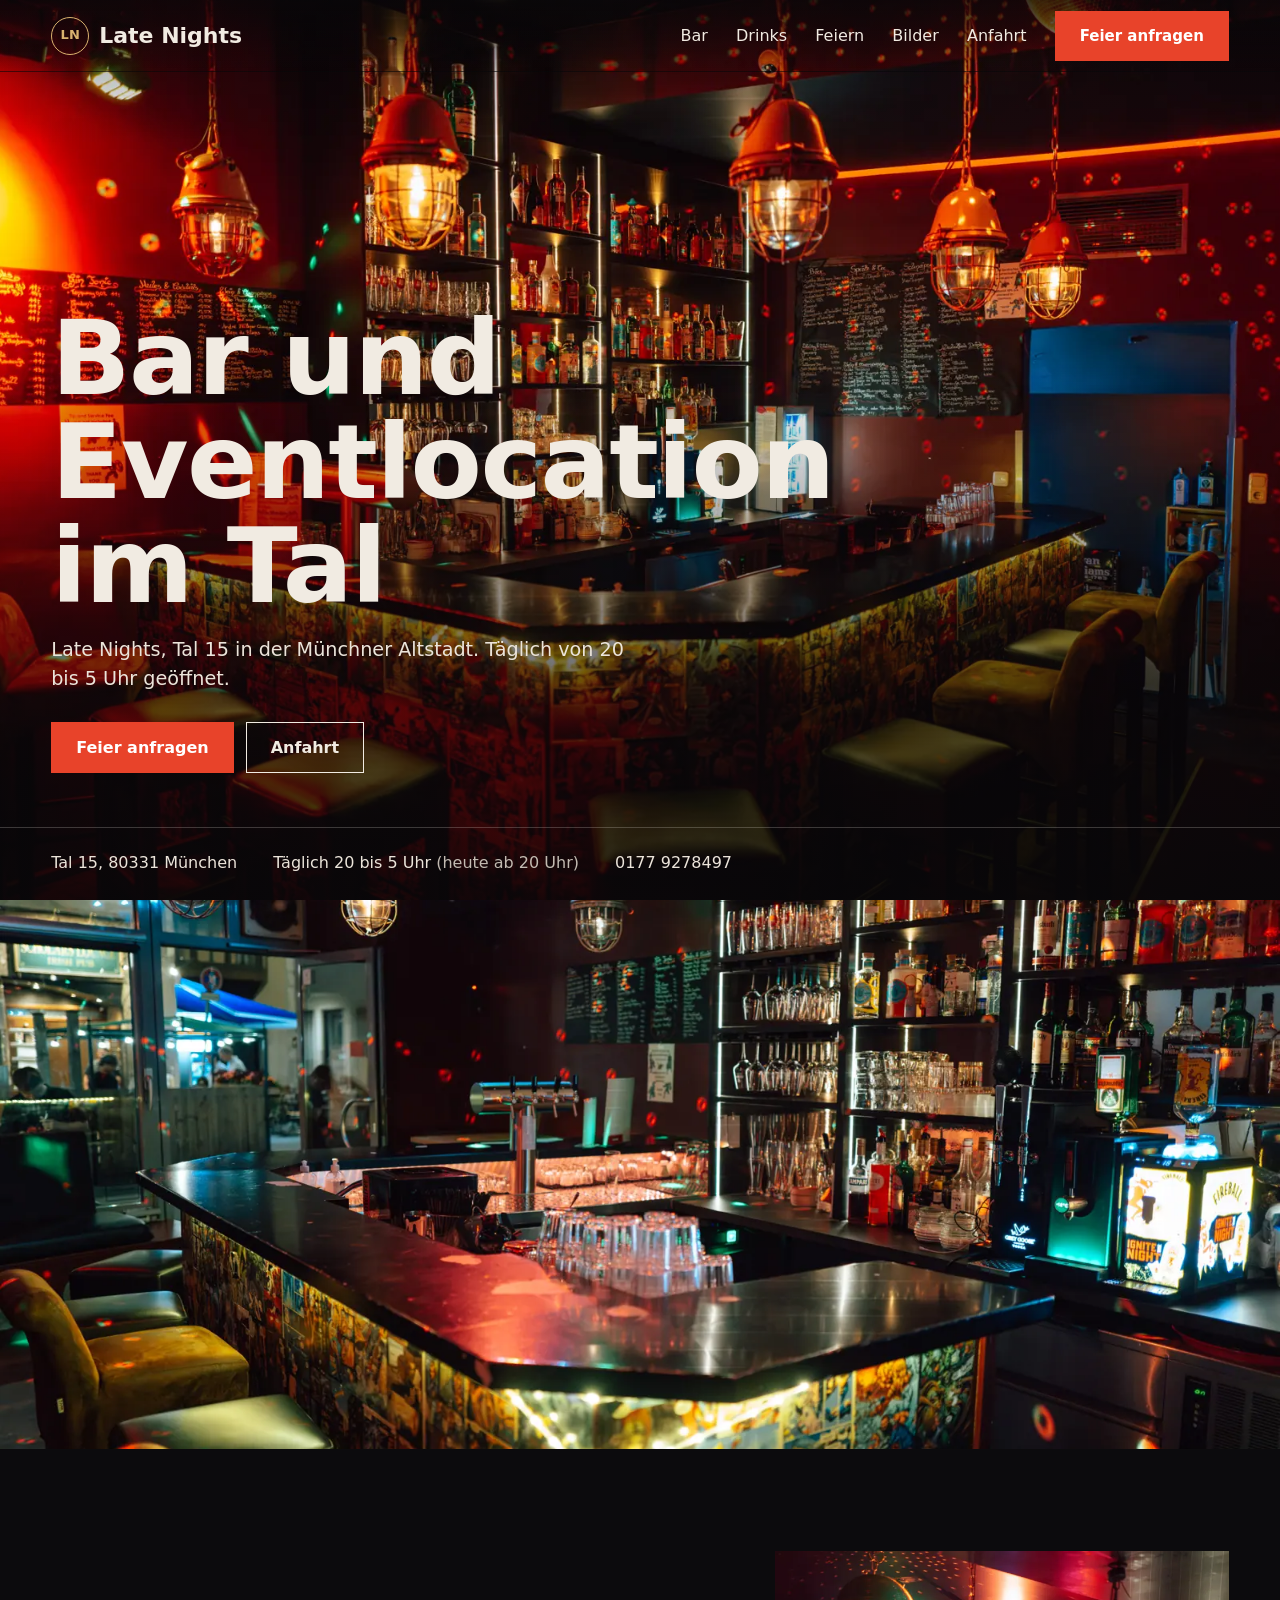
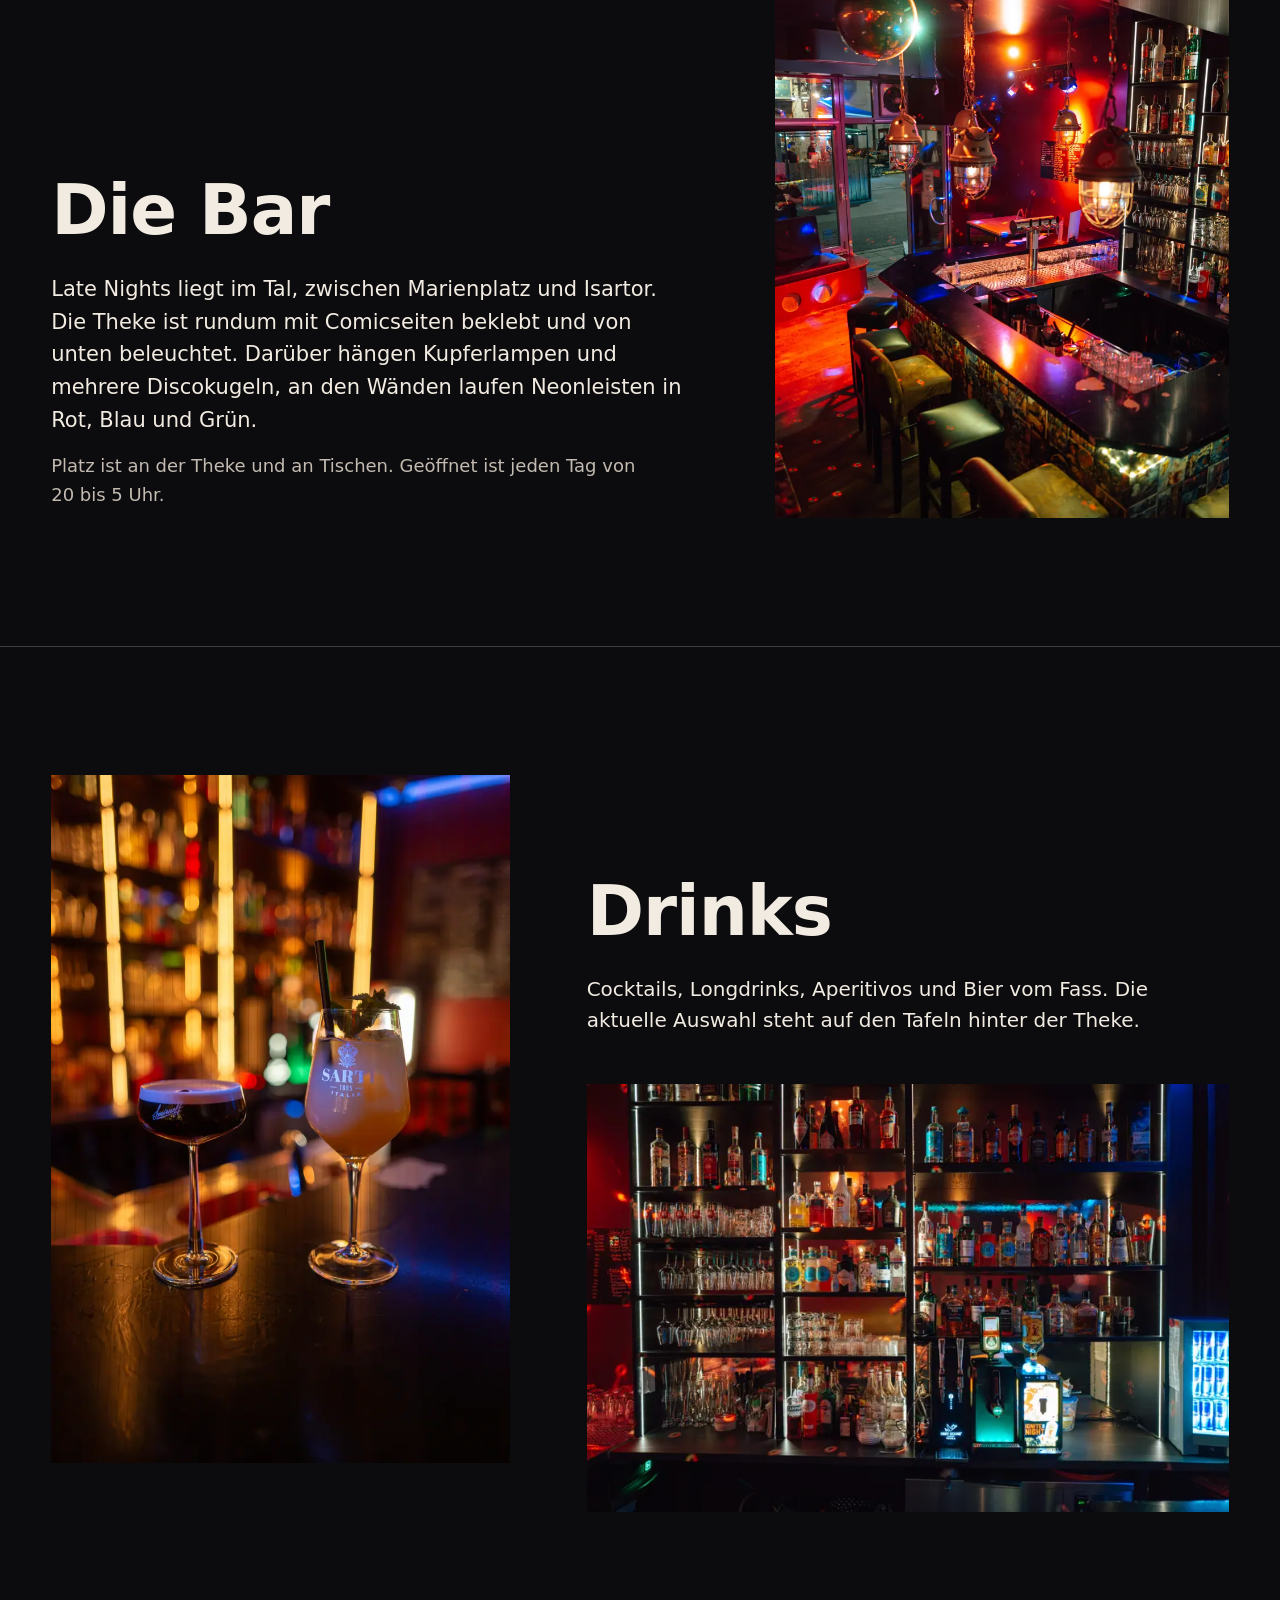
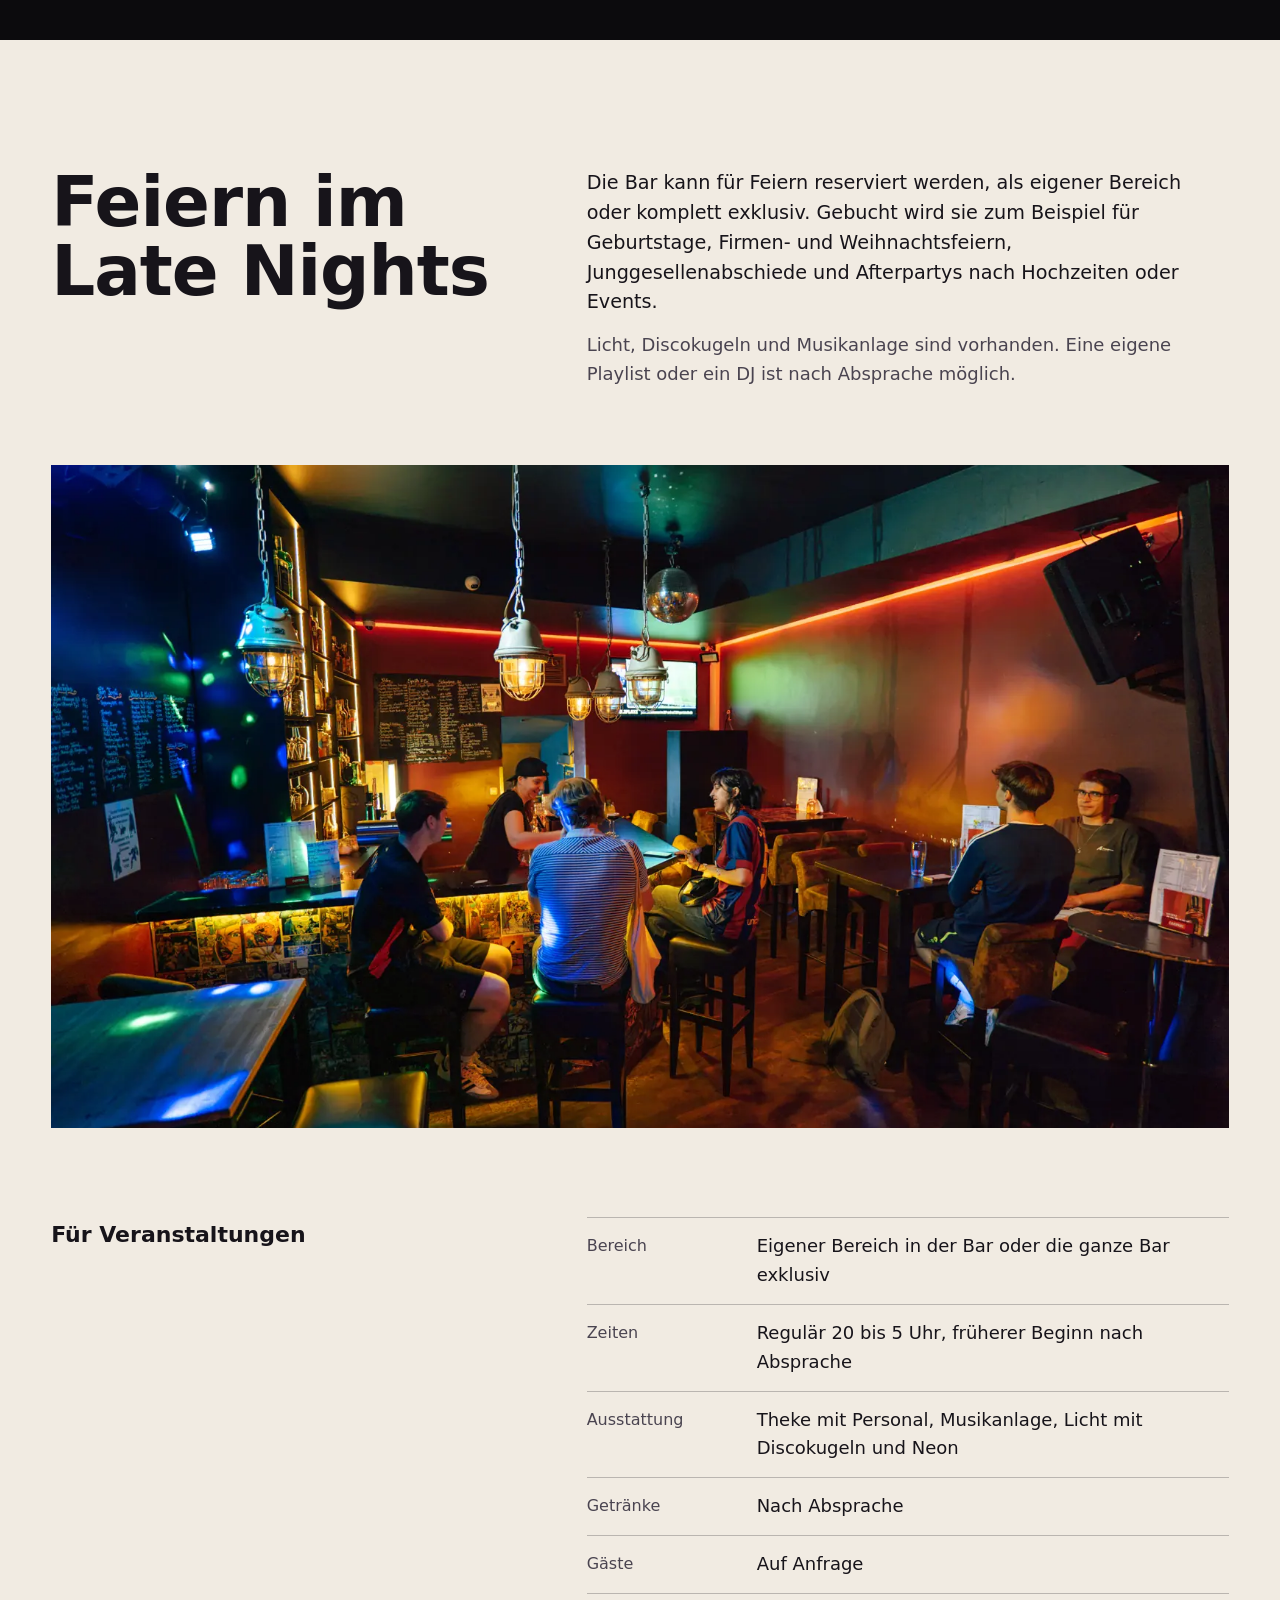
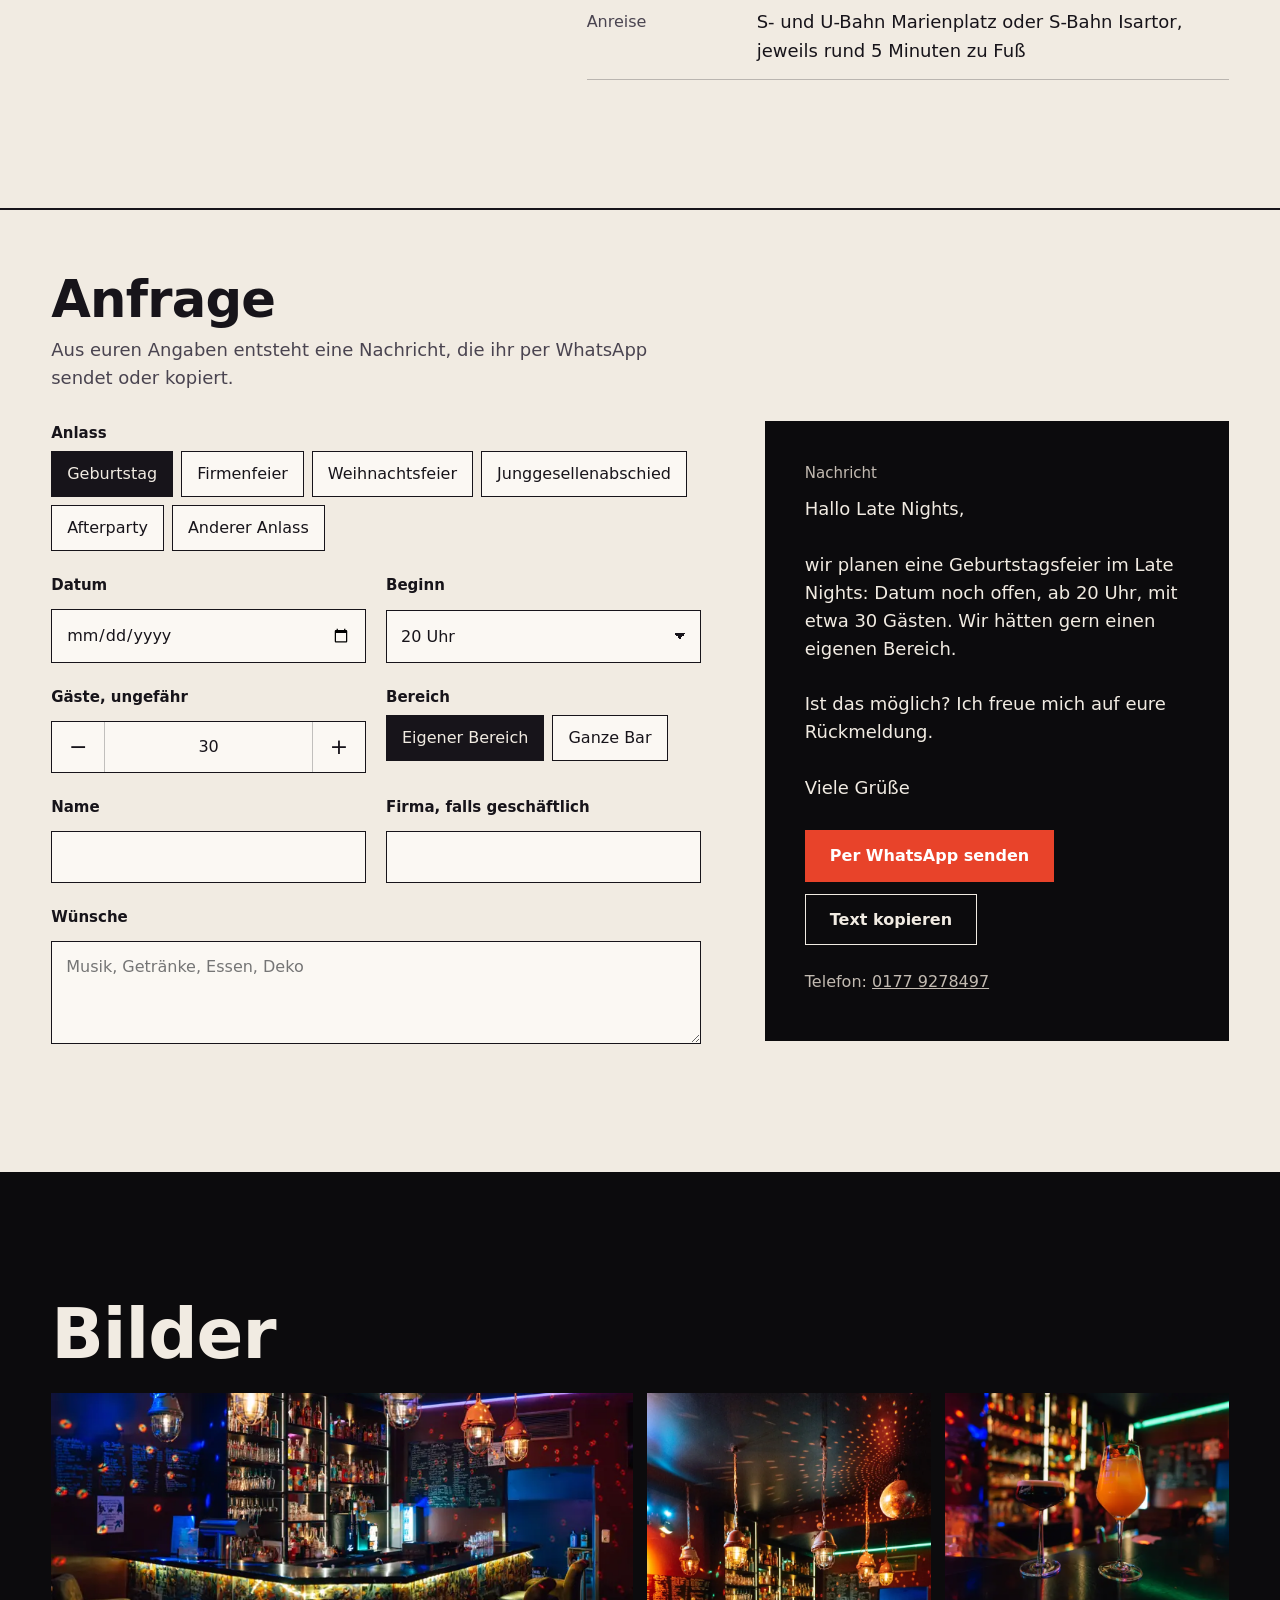
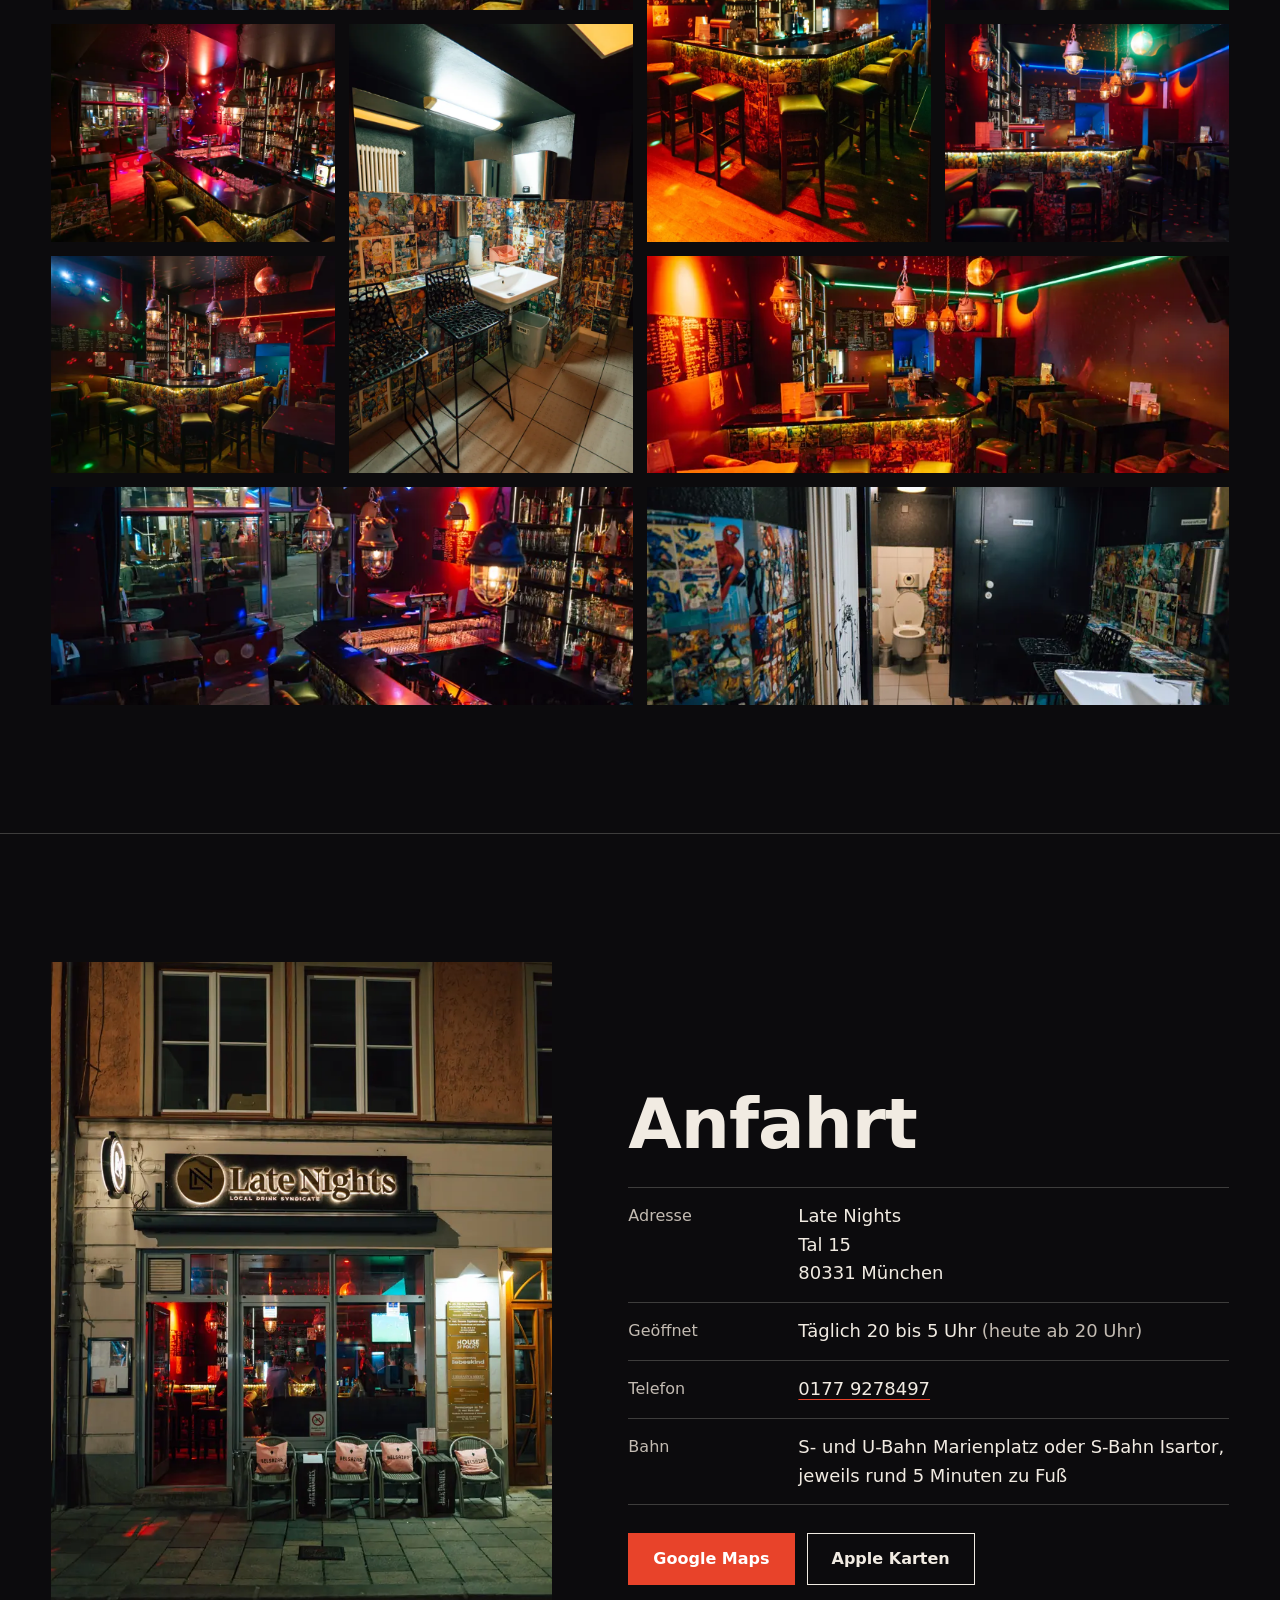
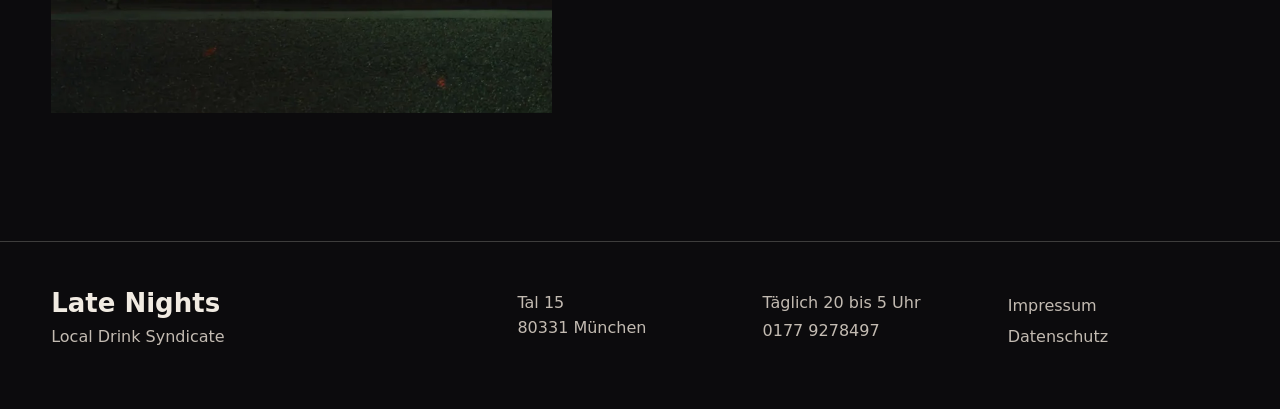
==== commit 4ec08fb0: "Vorschau aktualisiert" ====
--- a/index.html
+++ b/index.html
@@ -50,34 +50,24 @@
 
 <main id="top">
 
-  <!-- Hero: von der Straße durch die Tür an die Theke -->
-  <section class="hero" data-hero aria-label="Late Nights, Tal 15">
-    <div class="hero-buehne">
-      <picture class="hero-bild hero-aussen" data-aussen>
-        <source media="(max-aspect-ratio: 4/5)" srcset="img/fassade-hoch-800.webp 800w, img/fassade-hoch-1600.webp 1600w" sizes="100vw">
-        <img src="img/fassade-1600.webp" srcset="img/fassade-800.webp 800w, img/fassade-1600.webp 1600w, img/fassade-2400.webp 2400w" sizes="100vw" alt="Die beleuchtete Fassade von Late Nights im Tal 15 bei Nacht, die Tür steht offen" fetchpriority="high">
-      </picture>
-      <picture class="hero-bild hero-innen" data-innen>
-        <source media="(max-aspect-ratio: 4/5)" srcset="img/discokugeln-hoch-800.webp 800w, img/discokugeln-hoch-1600.webp 1600w" sizes="100vw">
-        <img src="img/theke-1600.webp" srcset="img/theke-800.webp 800w, img/theke-1600.webp 1600w, img/theke-2400.webp 2400w" sizes="100vw" alt="Die Theke mit Comic-Collage, Kupferlampen und Discokugeln in rotem Licht">
-      </picture>
-      <div class="hero-dunkel" data-dunkel></div>
-      <div class="hero-verlauf"></div>
-
-      <div class="hero-text" data-text1>
-        <h1 class="hero-titel"><span>Bar und</span> <span>Eventlocation</span> <span>im Tal</span></h1>
-        <p class="hero-unter">Late Nights, Tal 15 in der Münchner Altstadt. Täglich von 20 bis 5 Uhr geöffnet.</p>
-        <div class="knopfreihe">
-          <a class="knopf" href="#anfrage">Feier anfragen</a>
-          <a class="knopf knopf-linie" href="#anfahrt">Anfahrt</a>
-        </div>
-      </div>
-
-      <div class="hero-leiste" data-leiste>
-        <span>Tal 15, 80331 München</span>
-        <span>Täglich 20 bis 5 Uhr <span class="status" data-status></span></span>
-        <a href="tel:+491779278497">0177 9278497</a>
-      </div>
+  <!-- Hero -->
+  <section class="hero" aria-label="Late Nights, Tal 15">
+    <picture class="hero-bild">
+      <source media="(max-width: 699px)" srcset="img/discokugeln-hoch-800.webp 800w, img/discokugeln-hoch-1600.webp 1600w" sizes="100vw">
+      <img src="img/theke-1600.webp" srcset="img/theke-800.webp 800w, img/theke-1600.webp 1600w, img/theke-2400.webp 2400w" sizes="100vw" alt="Die Theke mit Comic-Collage, Kupferlampen und Discokugeln in rotem Licht" fetchpriority="high">
+    </picture>
+    <div class="hero-inhalt rahmen">
+      <h1 class="hero-titel"><span>Bar und</span> <span>Eventlocation</span> <span>im Tal</span></h1>
+      <p class="hero-unter">Late Nights, Tal 15 in der Münchner Altstadt. Täglich von 20 bis 5 Uhr geöffnet.</p>
+      <div class="knopfreihe">
+        <a class="knopf" href="#anfrage">Feier anfragen</a>
+        <a class="knopf knopf-linie" href="#anfahrt">Anfahrt</a>
+      </div>
+    </div>
+    <div class="hero-leiste rahmen">
+      <a href="https://maps.app.goo.gl/JRE1tUL3zbhGaq8K6" target="_blank" rel="noopener">Tal 15, 80331 München</a>
+      <span>Täglich 20 bis 5 Uhr <span class="status" data-status></span></span>
+      <a href="tel:+491779278497">0177 9278497</a>
     </div>
   </section>
 
@@ -227,6 +217,7 @@
       <a class="kachel k-breit" href="img/fenster-2400.webp"><img src="img/fenster-800.webp" srcset="img/fenster-800.webp 800w, img/fenster-1600.webp 1600w" sizes="(min-width: 900px) 50vw, 100vw" alt="Die Theke mit Kupferlampen vor den großen Fenstern" loading="lazy"></a>
       <a class="kachel k-breit" href="img/wc-2-2400.webp"><img src="img/wc-2-800.webp" srcset="img/wc-2-800.webp 800w, img/wc-2-1600.webp 1600w" sizes="(min-width: 900px) 50vw, 100vw" alt="Waschbecken vor einer Wand voller Comics" loading="lazy"></a>
     </div>
+    <p class="rahmen galerie-hinweis">Zum Weiterblättern wischen, zum Vergrößern antippen.</p>
   </section>
 
   <!-- Anfahrt -->
@@ -273,8 +264,6 @@
   <button type="button" class="lk-pfeil lk-vor" data-lk-vor aria-label="Nächstes Bild">→</button>
 </dialog>
 
-<script src="js/vendor/gsap.min.js"></script>
-<script src="js/vendor/ScrollTrigger.min.js"></script>
 <script src="js/main.js"></script>
 </body>
 </html>
--- a/css/style.css
+++ b/css/style.css
@@ -1,4 +1,5 @@
-/* Late Nights, Tal 15 München */
+/* Late Nights, Tal 15 München
+   Mobile first: Grundregeln gelten fürs Handy, größere Bildschirme kommen per min-width dazu (600, 900, 1200). */
 
 :root {
   --nacht: #0c0b0d;
@@ -12,10 +13,12 @@
   --gold: #d9b26f;
   --linie: rgba(241, 235, 226, .22);
   --linie-hell: rgba(23, 20, 26, .25);
-  --rand: clamp(20px, 4vw, 56px);
+  --rand: 20px;
   --max: 1360px;
-  --kopf: 72px;
-}
+  --kopf: 60px;
+}
+@media (min-width: 600px) { :root { --rand: 32px; } }
+@media (min-width: 900px) { :root { --rand: clamp(32px, 4vw, 56px); --kopf: 72px; } }
 
 *, *::before, *::after { box-sizing: border-box; }
 html { -webkit-text-size-adjust: 100%; scroll-padding-top: var(--kopf); }
@@ -25,10 +28,12 @@
   background: var(--nacht);
   color: var(--papier);
   font-family: 'Archivo', system-ui, sans-serif;
-  font-size: 18px;
+  font-size: 17px;
   line-height: 1.6;
   -webkit-font-smoothing: antialiased;
-}
+  -webkit-tap-highlight-color: transparent;
+}
+@media (min-width: 900px) { body { font-size: 18px; } }
 img { display: block; max-width: 100%; height: auto; }
 a { color: inherit; }
 h1, h2, h3, p, dl, dd, ol, ul, figure { margin: 0; }
@@ -43,20 +48,24 @@
   font-weight: 700;
   line-height: 1;
   letter-spacing: -.015em;
-  hyphens: auto;
   overflow-wrap: break-word;
 }
-.titel { font-size: clamp(44px, 5.4vw, 84px); margin-bottom: 28px; }
-.titel-mittel { font-size: clamp(36px, 4vw, 60px); }
-.untertitel { font-size: 22px; font-weight: 700; margin-bottom: 16px; }
+.titel { font-size: clamp(40px, 10vw, 84px); margin-bottom: 20px; hyphens: auto; }
+.titel-mittel { font-size: clamp(36px, 8vw, 60px); }
+.untertitel { font-size: 20px; font-weight: 700; margin-bottom: 14px; }
+@media (min-width: 900px) {
+  .titel { font-size: clamp(56px, 5.4vw, 84px); margin-bottom: 28px; }
+  .titel-mittel { font-size: clamp(44px, 4vw, 60px); }
+  .untertitel { font-size: 22px; }
+}
 
 /* Knöpfe */
-.knopfreihe { display: flex; flex-wrap: wrap; gap: 12px; margin-top: 28px; }
+.knopfreihe { display: flex; flex-wrap: wrap; gap: 10px; margin-top: 24px; }
 .knopf {
   display: inline-flex; align-items: center; justify-content: center;
-  min-height: 50px; padding: 12px 24px;
+  min-height: 48px; padding: 11px 20px;
   background: var(--rot); color: #fff; border: 1px solid var(--rot);
-  font-weight: 600; font-size: 16px; text-decoration: none;
+  font-weight: 600; font-size: 16px; text-decoration: none; text-align: center;
   border-radius: 0; cursor: pointer;
   transition: background .2s, color .2s, border-color .2s;
 }
@@ -64,170 +73,201 @@
 .knopf-linie { background: transparent; color: currentColor; border-color: currentColor; }
 .knopf-linie:hover { background: var(--papier); color: var(--tinte); border-color: var(--papier); }
 .knopf-klein { min-height: 42px; padding: 8px 18px; font-size: 15px; }
+@media (min-width: 900px) { .knopfreihe { gap: 12px; margin-top: 28px; } .knopf { min-height: 50px; padding: 12px 24px; } }
 
 /* Kopfzeile */
 .kopf {
   position: fixed; inset: 0 0 auto 0; z-index: 50;
   height: var(--kopf);
-  display: flex; align-items: center; justify-content: space-between; gap: 24px;
+  display: flex; align-items: center; justify-content: space-between; gap: 20px;
   padding-inline: var(--rand);
-  transition: background .35s, border-color .35s;
   border-bottom: 1px solid transparent;
+  background: linear-gradient(to bottom, rgba(8, 7, 9, .6), rgba(8, 7, 9, 0));
+  transition: background-color .3s, border-color .3s;
 }
 .kopf.ist-dunkel { background: var(--nacht); border-bottom-color: var(--linie); }
-.marke { display: flex; align-items: center; gap: 12px; text-decoration: none; flex-shrink: 0; }
+.marke { display: flex; align-items: center; gap: 10px; text-decoration: none; flex-shrink: 0; min-height: 44px; }
 .marke-ring {
-  width: 38px; height: 38px; border-radius: 50%;
+  width: 34px; height: 34px; border-radius: 50%;
   border: 1.5px solid var(--gold); color: var(--gold);
   display: grid; place-items: center;
-  font-weight: 700; font-size: 13px; font-stretch: 80%;
-}
-.marke-name { font-size: 22px; font-weight: 700; font-stretch: 85%; line-height: 1; color: var(--papier); }
-.navi { display: flex; align-items: center; gap: clamp(16px, 2.2vw, 34px); }
-.navi a:not(.knopf) { text-decoration: none; font-size: 16px; font-weight: 500; padding: 6px 0; text-underline-offset: 6px; }
-.navi a:not(.knopf):hover { text-decoration: underline; text-decoration-thickness: 1px; }
-.menue-knopf { display: none; }
-
-@media (max-width: 899px) {
-  .menue-knopf {
-    display: flex; align-items: center; gap: 10px;
-    background: none; border: 0; padding: 10px 0; cursor: pointer; font-weight: 600; font-size: 16px;
+  font-weight: 700; font-size: 12px; font-stretch: 80%;
+}
+.marke-name { font-size: 20px; font-weight: 700; font-stretch: 85%; line-height: 1; }
+
+/* Handy: Menü als Vollbild */
+.menue-knopf {
+  display: flex; align-items: center; gap: 10px;
+  min-height: 44px; padding: 0 0 0 8px;
+  background: none; border: 0; cursor: pointer; font-weight: 600; font-size: 16px;
+}
+.menue-striche, .menue-striche::before { display: block; width: 22px; height: 2px; background: currentColor; position: relative; transition: transform .25s; }
+.menue-striche::before { content: ""; position: absolute; top: 7px; }
+.menue-striche { top: -3px; }
+.menue-knopf[aria-expanded="true"] .menue-striche { transform: translateY(3px) rotate(45deg); }
+.menue-knopf[aria-expanded="true"] .menue-striche::before { transform: translateY(-7px) rotate(-90deg); }
+.navi {
+  position: fixed; inset: var(--kopf) 0 0 0; z-index: 49;
+  display: flex; flex-direction: column; align-items: stretch;
+  padding: 16px var(--rand) 32px;
+  background: var(--nacht);
+  overflow-y: auto;
+  opacity: 0; visibility: hidden; transition: opacity .2s, visibility .2s;
+}
+.navi.ist-offen { opacity: 1; visibility: visible; }
+.navi a:not(.knopf) { display: block; padding: 10px 0; border-bottom: 1px solid var(--linie); text-decoration: none; font-size: 32px; font-weight: 700; font-stretch: 78%; line-height: 1.2; }
+.navi .knopf { margin-top: 24px; }
+body.menue-offen { overflow: hidden; }
+body.menue-offen .kopf { background: var(--nacht); }
+
+@media (min-width: 900px) {
+  .marke-ring { width: 38px; height: 38px; font-size: 13px; }
+  .marke-name { font-size: 22px; }
+  .menue-knopf { display: none; }
+  .navi {
+    position: static; flex-direction: row; align-items: center; gap: clamp(16px, 2.2vw, 34px);
+    padding: 0; background: none; overflow: visible; opacity: 1; visibility: visible;
   }
-  .menue-striche, .menue-striche::before { display: block; width: 24px; height: 2px; background: currentColor; position: relative; transition: transform .25s; }
-  .menue-striche::before { content: ""; position: absolute; top: 7px; }
-  .menue-striche { top: -3px; }
-  .menue-knopf[aria-expanded="true"] .menue-striche { transform: translateY(3px) rotate(45deg); }
-  .menue-knopf[aria-expanded="true"] .menue-striche::before { transform: translateY(-7px) rotate(-90deg); }
-  .navi {
-    position: fixed; inset: var(--kopf) 0 0 0; z-index: 49;
-    flex-direction: column; align-items: flex-start; gap: 4px;
-    padding: 28px var(--rand);
-    background: var(--nacht);
-    opacity: 0; visibility: hidden; transition: opacity .25s, visibility .25s;
-  }
-  .navi.ist-offen { opacity: 1; visibility: visible; }
-  .navi a:not(.knopf) { font-size: 34px; font-weight: 700; font-stretch: 78%; line-height: 1.3; }
-  .navi .knopf { margin-top: 20px; }
-  body.menue-offen { overflow: hidden; }
-  body.menue-offen .kopf { background: var(--nacht); }
-}
-
-/* Hero */
-.hero { position: relative; height: 250vh; }
-.hero-buehne { position: sticky; top: 0; height: 100vh; height: 100svh; overflow: hidden; background: #000; }
+  .navi a:not(.knopf) { padding: 6px 0; border: 0; font-size: 16px; font-weight: 500; font-stretch: 100%; text-underline-offset: 6px; }
+  .navi a:not(.knopf):hover { text-decoration: underline; text-decoration-thickness: 1px; }
+  .navi .knopf { margin-top: 0; }
+}
+
+/* Hero: ein Bild, Text unten */
+.hero {
+  position: relative;
+  min-height: 100vh; min-height: 100svh;
+  display: flex; flex-direction: column; justify-content: flex-end;
+  padding-top: calc(var(--kopf) + 40px);
+  overflow: hidden;
+  background: #000;
+}
 .hero-bild, .hero-bild img { position: absolute; inset: 0; width: 100%; height: 100%; }
-.hero-bild img { object-fit: cover; will-change: transform; }
-.hero-innen { opacity: 0; }
-.hero-dunkel { position: absolute; inset: 0; background: #000; opacity: 0; pointer-events: none; }
-.hero-verlauf {
-  position: absolute; inset: 0; pointer-events: none;
-  background:
-    linear-gradient(to top, rgba(8, 7, 9, .9) 0%, rgba(8, 7, 9, .5) 30%, rgba(8, 7, 9, 0) 56%),
-    linear-gradient(to bottom, rgba(8, 7, 9, .5) 0%, rgba(8, 7, 9, 0) 16%);
-}
-.hero-text {
-  position: absolute; left: var(--rand); right: var(--rand);
-  bottom: calc(var(--leiste-hoehe, 64px) + clamp(24px, 5vh, 56px));
-  max-width: 820px;
-  container-type: inline-size;
-}
-.hero-titel { font-size: min(104px, 12.5cqi); }
-.hero-unter { margin-top: 18px; max-width: 32em; font-size: clamp(18px, 1.5vw, 21px); line-height: 1.5; color: #ebe4da; }
-
+.hero-bild img { object-fit: cover; object-position: 50% 30%; }
+.hero::after {
+  content: ""; position: absolute; inset: 0; pointer-events: none;
+  background: linear-gradient(to top, rgba(8, 7, 9, .95) 0%, rgba(8, 7, 9, .7) 30%, rgba(8, 7, 9, 0) 62%);
+}
+.hero-inhalt, .hero-leiste { position: relative; z-index: 1; }
+.hero-inhalt { container-type: inline-size; padding-bottom: 28px; }
+.hero-titel { font-size: min(104px, 15cqi); max-width: 820px; }
+.hero-titel span { display: block; }
+.hero-unter { margin-top: 14px; max-width: 30em; font-size: 17px; line-height: 1.5; color: #ebe4da; }
+.hero .knopfreihe .knopf { flex: 1 1 140px; }
 .hero-leiste {
-  position: absolute; left: 0; right: 0; bottom: 0;
-  display: flex; flex-wrap: wrap; gap: 6px 40px;
-  padding: 18px var(--rand);
+  display: grid; gap: 2px;
+  padding-block: 14px 18px;
   border-top: 1px solid var(--linie);
-  font-size: 16px; color: #ebe4da;
-}
-.hero-leiste a { text-decoration: none; }
+  font-size: 15px; color: #ebe4da;
+}
+.hero-leiste a { text-decoration: none; padding-block: 4px; }
 .hero-leiste a:hover { text-decoration: underline; }
+.hero-leiste > span { padding-block: 4px; }
 .status { color: var(--grau); }
 .status:not(:empty)::before { content: "("; }
 .status:not(:empty)::after { content: ")"; }
-@media (max-width: 599px) {
-  .hero-leiste { flex-direction: column; padding-block: 14px; font-size: 15px; }
+
+@media (min-width: 600px) {
+  .hero .knopfreihe .knopf { flex: 0 0 auto; }
+  .hero-leiste { display: flex; flex-wrap: wrap; gap: 0 36px; font-size: 16px; }
+}
+@media (min-width: 900px) {
+  .hero::after {
+    background:
+      linear-gradient(to top, rgba(8, 7, 9, .9) 0%, rgba(8, 7, 9, .45) 34%, rgba(8, 7, 9, 0) 60%),
+      linear-gradient(to bottom, rgba(8, 7, 9, .5) 0%, rgba(8, 7, 9, 0) 16%);
+  }
+  .hero-bild img { object-position: 50% 50%; }
+  .hero-inhalt { padding-bottom: clamp(32px, 6vh, 64px); }
+  .hero-titel { font-size: min(104px, 12.5cqi); }
+  .hero-unter { margin-top: 18px; font-size: clamp(18px, 1.5vw, 21px); }
+  .hero-leiste { padding-block: 18px 20px; }
 }
 
 /* Abschnitte */
-.abschnitt { padding-block: clamp(80px, 10vw, 150px); }
+.abschnitt { padding-block: 72px; }
+@media (min-width: 900px) { .abschnitt { padding-block: clamp(100px, 10vw, 150px); } }
 .bild { overflow: hidden; background: var(--nacht-2); }
 .bild img { width: 100%; height: 100%; object-fit: cover; }
 
 /* Bar */
 .bar { padding-top: 0; }
-.bar-breit { aspect-ratio: 21 / 9; max-height: 82vh; width: 100%; }
-@media (max-width: 699px) { .bar-breit { aspect-ratio: 4 / 3; } }
-.bar-raster { display: grid; gap: 40px; margin-top: clamp(60px, 8vw, 120px); }
+.bar-breit { aspect-ratio: 4 / 3; width: 100%; }
+.bar-raster { display: grid; gap: 32px; margin-top: 48px; }
 .bar-text p { max-width: 34em; }
-.bar-text p + p { margin-top: 18px; color: var(--grau); }
+.bar-text p + p { margin-top: 16px; color: var(--grau); }
 .bar-hoch { aspect-ratio: 4 / 5; }
-@media (min-width: 900px) {
-  .bar-raster { grid-template-columns: 7fr 5fr; gap: clamp(40px, 7vw, 120px); align-items: end; }
+@media (min-width: 600px) { .bar-breit { aspect-ratio: 16 / 9; } }
+@media (min-width: 900px) {
+  .bar-breit { aspect-ratio: 21 / 9; max-height: 82vh; }
+  .bar-raster { grid-template-columns: 7fr 5fr; gap: clamp(40px, 7vw, 120px); align-items: end; margin-top: clamp(80px, 8vw, 120px); }
   .bar-text { padding-bottom: 8px; }
   .bar-text p:first-of-type { font-size: 21px; line-height: 1.55; }
 }
 
 /* Drinks */
 .drinks { border-top: 1px solid var(--linie); }
-.drinks-raster { display: grid; gap: 40px; }
-.drinks-bild { aspect-ratio: 2 / 3; }
-.drinks-text p { max-width: 30em; font-size: 20px; line-height: 1.55; }
-.drinks-bild-2 { aspect-ratio: 3 / 2; margin-top: 48px; }
+.drinks-raster { display: grid; gap: 32px; }
+.drinks-bild { aspect-ratio: 4 / 5; }
+.drinks-text p { max-width: 30em; font-size: 18px; line-height: 1.55; }
+.drinks-bild-2 { aspect-ratio: 3 / 2; margin-top: 32px; }
 @media (min-width: 900px) {
   .drinks-raster { grid-template-columns: 5fr 7fr; gap: clamp(40px, 6vw, 100px); align-items: start; }
+  .drinks-bild { aspect-ratio: 2 / 3; }
   .drinks-text { padding-top: clamp(20px, 8vw, 140px); }
+  .drinks-text p { font-size: 20px; }
+  .drinks-bild-2 { margin-top: 48px; }
 }
 
 /* Events (hell) */
 .events { background: var(--papier); color: var(--tinte); }
-.events-kopf { display: grid; gap: 0; }
+.events-kopf { display: grid; }
 .events-intro p { max-width: 36em; }
-.events-intro p:first-child { font-size: clamp(19px, 1.5vw, 22px); line-height: 1.55; }
-.events-intro p + p { margin-top: 16px; color: var(--grau-hell); }
+.events-intro p:first-child { font-size: 18px; line-height: 1.55; }
+.events-intro p + p { margin-top: 14px; color: var(--grau-hell); }
+.events-bild { margin-top: 40px; padding: 0; }
+.events-bild img { width: 100%; aspect-ratio: 4 / 3; object-fit: cover; }
+.events-fakten { margin-top: 48px; display: grid; gap: 4px; }
+@media (min-width: 600px) {
+  .events-bild { padding-inline: var(--rand); }
+  .events-bild img { aspect-ratio: 16 / 9; }
+}
 @media (min-width: 900px) {
   .events-kopf { grid-template-columns: 5fr 7fr; gap: clamp(40px, 6vw, 100px); }
-}
-.events-bild { margin-top: clamp(48px, 6vw, 90px); }
-.events-bild img { width: 100%; aspect-ratio: 16 / 9; object-fit: cover; }
-@media (max-width: 699px) { .events-bild img { aspect-ratio: 4 / 3; } }
-
-.events-fakten { margin-top: clamp(56px, 7vw, 100px); display: grid; gap: 8px; }
-@media (min-width: 900px) { .events-fakten { grid-template-columns: 5fr 7fr; gap: clamp(40px, 6vw, 100px); } }
+  .events-intro p:first-child { font-size: clamp(19px, 1.5vw, 22px); }
+  .events-bild { margin-top: clamp(56px, 6vw, 90px); }
+  .events-fakten { grid-template-columns: 5fr 7fr; gap: clamp(40px, 6vw, 100px); margin-top: clamp(64px, 7vw, 100px); }
+}
 
 .tabelle { display: grid; border-bottom: 1px solid var(--linie); }
-.tabelle > div { display: grid; grid-template-columns: 1fr; gap: 2px; border-top: 1px solid var(--linie); padding-block: 14px; }
-@media (min-width: 600px) { .tabelle > div { grid-template-columns: 150px 1fr; gap: 20px; } }
-.tabelle dt { color: var(--grau); font-size: 16px; padding-top: 1px; }
+.tabelle > div { display: grid; gap: 2px; border-top: 1px solid var(--linie); padding-block: 12px; }
+.tabelle dt { color: var(--grau); font-size: 15px; }
 .tabelle a { text-decoration-color: var(--rot); text-underline-offset: 4px; }
 .events .tabelle { border-bottom-color: var(--linie-hell); }
 .events .tabelle > div { border-top-color: var(--linie-hell); }
 .events .tabelle dt { color: var(--grau-hell); }
+@media (min-width: 600px) {
+  .tabelle > div { grid-template-columns: 150px 1fr; gap: 20px; padding-block: 14px; }
+  .tabelle dt { font-size: 16px; padding-top: 1px; }
+}
 
 /* Anfrage */
 .anfrage {
-  margin-top: clamp(80px, 10vw, 140px);
-  padding-top: clamp(40px, 5vw, 64px);
+  margin-top: 64px;
+  padding-top: 40px;
   border-top: 2px solid var(--tinte);
-  display: grid; gap: 32px;
-  grid-template-columns: 1fr;
-}
-.anfrage .titel { margin-bottom: 12px; }
+  display: grid; gap: 28px;
+}
+.anfrage .titel { margin-bottom: 10px; }
 .anfrage-kopf p { color: var(--grau-hell); max-width: 36em; }
-@media (min-width: 1000px) {
-  .anfrage { grid-template-columns: 7fr 5fr; column-gap: clamp(40px, 5vw, 80px); align-items: start; }
-  .anfrage-kopf { grid-column: 1 / -1; }
-  .nachricht { position: sticky; top: calc(var(--kopf) + 24px); }
-}
-.planer { display: grid; grid-template-columns: 1fr 1fr; gap: 22px 20px; }
-@media (max-width: 599px) { .planer { grid-template-columns: 1fr; } }
-.feld { display: grid; gap: 8px; min-width: 0; border: 0; padding: 0; margin: 0; }
-.feld-voll { grid-column: 1 / -1; }
-.feld > label, .feld legend { font-size: 15px; font-weight: 600; padding: 0; margin-bottom: 8px; }
+.planer { display: grid; gap: 20px; }
+.feld { display: grid; gap: 6px; min-width: 0; border: 0; padding: 0; margin: 0; }
+.feld > label, .feld legend { font-size: 15px; font-weight: 600; padding: 0; margin-bottom: 6px; }
 .feld input[type=date], .feld input[type=text], .feld select, .feld textarea, .zaehler {
   width: 100%; min-height: 52px; border: 1px solid var(--tinte); background: #fbf8f3; border-radius: 0; padding: 12px 14px;
-}
+  font-size: 16px; /* 16 px verhindert das Hineinzoomen auf dem iPhone */
+}
+.feld input[type=date] { -webkit-appearance: none; appearance: none; display: block; }
 .feld textarea { resize: vertical; min-height: 96px; }
 .feld select { appearance: none; -webkit-appearance: none; background-image: linear-gradient(45deg, transparent 50%, var(--tinte) 50%), linear-gradient(135deg, var(--tinte) 50%, transparent 50%); background-position: calc(100% - 20px) 50%, calc(100% - 14px) 50%; background-size: 6px 6px; background-repeat: no-repeat; padding-right: 40px; }
 .feld-hinweis { font-size: 15px; color: #a3261a; }
@@ -235,78 +275,104 @@
 .wahl { display: flex; flex-wrap: wrap; gap: 8px; }
 .wahl label { position: relative; cursor: pointer; }
 .wahl input { position: absolute; opacity: 0; inset: 0; margin: 0; cursor: pointer; }
-.wahl span { display: block; padding: 11px 16px; border: 1px solid var(--tinte); font-size: 16px; background: #fbf8f3; transition: background .15s, color .15s; }
+.wahl span { display: flex; align-items: center; min-height: 46px; padding: 8px 15px; border: 1px solid var(--tinte); font-size: 16px; background: #fbf8f3; transition: background .15s, color .15s; }
 .wahl input:checked + span { background: var(--tinte); color: var(--papier); }
 .wahl input:focus-visible + span { outline: 2px solid var(--rot); outline-offset: 2px; }
-.zaehler { display: grid; grid-template-columns: 48px 1fr 48px; padding: 0; }
-.zaehler button { background: none; border: 0; font-size: 22px; cursor: pointer; }
+.zaehler { display: grid; grid-template-columns: 52px 1fr 52px; padding: 0; }
+.zaehler button { background: none; border: 0; font-size: 22px; cursor: pointer; touch-action: manipulation; }
 .zaehler button:hover { background: var(--papier-2); }
-.zaehler input { border: 0; border-inline: 1px solid var(--linie-hell); text-align: center; background: transparent; min-width: 0; font-variant-numeric: tabular-nums; -moz-appearance: textfield; }
+.zaehler input { border: 0; border-inline: 1px solid var(--linie-hell); text-align: center; background: transparent; min-width: 0; font-size: 16px; font-variant-numeric: tabular-nums; -moz-appearance: textfield; }
 .zaehler input::-webkit-inner-spin-button, .zaehler input::-webkit-outer-spin-button { -webkit-appearance: none; margin: 0; }
 
-.nachricht { background: var(--nacht); color: var(--papier); padding: clamp(24px, 3vw, 40px); }
+.nachricht { background: var(--nacht); color: var(--papier); padding: 22px 20px 24px; margin-inline: calc(-1 * var(--rand)); }
 .nachricht-label { font-size: 15px; color: var(--grau); }
-.nachricht-text { margin-top: 12px; font-size: 18px; line-height: 1.55; white-space: pre-line; overflow-wrap: break-word; }
-.nachricht-fuss { margin-top: 20px; font-size: 16px; color: var(--grau); }
+.nachricht-text { margin-top: 10px; font-size: 17px; line-height: 1.55; white-space: pre-line; overflow-wrap: break-word; }
+.nachricht .knopfreihe .knopf { flex: 1 1 100%; }
+.nachricht-fuss { margin-top: 18px; font-size: 16px; color: var(--grau); }
+.nachricht-fuss a { display: inline-block; padding-block: 6px; }
 .nachricht .knopf-linie { color: var(--papier); }
 
-/* Galerie */
-.bilderwand { display: grid; grid-template-columns: repeat(2, 1fr); grid-auto-flow: dense; gap: 10px; }
-@media (min-width: 900px) { .bilderwand { grid-template-columns: repeat(4, 1fr); gap: 14px; grid-auto-rows: clamp(180px, 17vw, 300px); } }
-.kachel { display: block; overflow: hidden; aspect-ratio: 1; background: var(--nacht-2); cursor: zoom-in; }
+@media (min-width: 600px) {
+  .planer { grid-template-columns: 1fr 1fr; gap: 22px 20px; }
+  .feld-voll { grid-column: 1 / -1; }
+  .nachricht { margin-inline: 0; padding: 32px; }
+  .nachricht .knopfreihe .knopf { flex: 0 0 auto; }
+}
+@media (min-width: 1000px) {
+  .anfrage { grid-template-columns: 7fr 5fr; column-gap: clamp(40px, 5vw, 80px); align-items: start; margin-top: clamp(100px, 10vw, 140px); padding-top: 64px; }
+  .anfrage-kopf { grid-column: 1 / -1; }
+  .nachricht { position: sticky; top: calc(var(--kopf) + 24px); padding: 40px; }
+  .nachricht-text { font-size: 18px; }
+}
+
+/* Galerie: auf dem Handy zum Wischen, ab Tablet als Raster */
+.galerie .titel { margin-bottom: 24px; }
+.bilderwand {
+  display: flex; gap: 10px;
+  overflow-x: auto; scroll-snap-type: x mandatory; overscroll-behavior-x: contain;
+  scrollbar-width: none; -webkit-overflow-scrolling: touch;
+  padding-bottom: 4px;
+}
+.bilderwand::-webkit-scrollbar { display: none; }
+.kachel { flex: 0 0 80%; aspect-ratio: 4 / 5; scroll-snap-align: center; display: block; overflow: hidden; background: var(--nacht-2); cursor: zoom-in; }
 .kachel img { width: 100%; height: 100%; object-fit: cover; transition: opacity .3s; }
 .kachel:hover img { opacity: .85; }
-.k-breit { grid-column: span 2; aspect-ratio: 3 / 2; }
-.k-hoch { grid-row: span 2; aspect-ratio: auto; }
-@media (max-width: 899px) { .k-hoch { aspect-ratio: 1 / 2; } }
-@media (min-width: 900px) { .kachel, .k-breit { aspect-ratio: auto; } }
-
-.leuchtkasten { border: 0; padding: 0; max-width: none; max-height: none; width: 100vw; height: 100vh; height: 100dvh; background: rgba(6, 5, 7, .96); color: var(--papier); }
+.galerie-hinweis { margin-top: 12px; font-size: 15px; color: var(--grau); }
+
+@media (min-width: 600px) {
+  .kachel { flex-basis: 46%; }
+}
+@media (min-width: 900px) {
+  .bilderwand { display: grid; grid-template-columns: repeat(4, 1fr); grid-auto-flow: dense; grid-auto-rows: clamp(180px, 17vw, 300px); gap: 14px; overflow: visible; padding-bottom: 0; }
+  .kachel { aspect-ratio: auto; }
+  .k-breit { grid-column: span 2; }
+  .k-hoch { grid-row: span 2; }
+  .galerie-hinweis { display: none; }
+}
+
+.leuchtkasten { border: 0; padding: 0; max-width: none; max-height: none; width: 100vw; height: 100vh; height: 100dvh; background: rgba(6, 5, 7, .97); color: var(--papier); }
 .leuchtkasten::backdrop { background: rgba(0, 0, 0, .7); }
 .leuchtkasten[open] { display: grid; place-items: center; }
-.leuchtkasten img { max-width: calc(100vw - 120px); max-height: calc(100dvh - 120px); object-fit: contain; }
-.lk-text { position: absolute; left: 24px; right: 140px; bottom: 18px; font-size: 15px; color: var(--grau); }
-.lk-zu { position: absolute; top: 16px; right: 20px; background: none; border: 1px solid var(--linie); color: var(--papier); padding: 8px 14px; cursor: pointer; }
-.lk-pfeil { position: absolute; top: 50%; transform: translateY(-50%); width: 48px; height: 48px; background: none; border: 1px solid var(--linie); color: var(--papier); font-size: 20px; cursor: pointer; }
+.leuchtkasten img { max-width: 100vw; max-height: calc(100dvh - 150px); object-fit: contain; }
+.lk-text { position: absolute; left: 16px; right: 140px; bottom: 22px; font-size: 15px; color: var(--grau); }
+.lk-zu { position: absolute; top: 12px; right: 12px; min-height: 44px; background: none; border: 1px solid var(--linie); color: var(--papier); padding: 8px 14px; cursor: pointer; }
+.lk-pfeil { position: absolute; bottom: 12px; width: 48px; height: 48px; background: none; border: 1px solid var(--linie); color: var(--papier); font-size: 20px; cursor: pointer; }
 .lk-pfeil:hover, .lk-zu:hover { border-color: var(--papier); }
-.lk-zurueck { left: 16px; }
+.lk-zurueck { right: 72px; }
 .lk-vor { right: 16px; }
-@media (max-width: 699px) {
-  .leuchtkasten img { max-width: 100vw; max-height: calc(100dvh - 140px); }
-  .lk-pfeil { top: auto; bottom: 12px; transform: none; }
-  .lk-zurueck { left: auto; right: 72px; }
-  .lk-text { right: 140px; left: 16px; bottom: 20px; }
+@media (min-width: 700px) {
+  .leuchtkasten img { max-width: calc(100vw - 140px); max-height: calc(100dvh - 120px); }
+  .lk-pfeil { top: 50%; bottom: auto; transform: translateY(-50%); }
+  .lk-zurueck { left: 16px; right: auto; }
+  .lk-text { left: 24px; bottom: 18px; }
 }
 
 /* Anfahrt */
 .anfahrt { border-top: 1px solid var(--linie); }
-.anfahrt-raster { display: grid; gap: 40px; }
-.anfahrt-bild { aspect-ratio: 2 / 3; }
+.anfahrt-raster { display: grid; gap: 32px; }
+.anfahrt-bild { aspect-ratio: 4 / 5; }
+.anfahrt .knopfreihe .knopf { flex: 1 1 140px; }
+@media (min-width: 600px) { .anfahrt .knopfreihe .knopf { flex: 0 0 auto; } }
 @media (min-width: 900px) {
   .anfahrt-raster { grid-template-columns: 5fr 6fr; gap: clamp(40px, 6vw, 100px); align-items: center; }
+  .anfahrt-bild { aspect-ratio: 2 / 3; }
 }
 
 /* Fuß */
-.fuss { border-top: 1px solid var(--linie); padding-block: 56px 64px; font-size: 16px; color: var(--grau); }
-.fuss-raster { display: grid; gap: 28px; grid-template-columns: 1fr; }
-@media (min-width: 700px) { .fuss-raster { grid-template-columns: 2fr 1fr 1fr 1fr; } }
-.fuss-marke { font-size: 28px; font-weight: 700; font-stretch: 85%; line-height: 1; color: var(--papier); }
+.fuss { border-top: 1px solid var(--linie); padding-block: 48px 56px; font-size: 16px; color: var(--grau); }
+.fuss-raster { display: grid; gap: 24px; grid-template-columns: 1fr 1fr; }
+.fuss-raster > div { grid-column: 1 / -1; }
+.fuss-marke { font-size: 26px; font-weight: 700; font-stretch: 85%; line-height: 1; color: var(--papier); }
 .fuss-slogan { margin-top: 8px; }
-.fuss a { text-decoration: none; }
+.fuss a { text-decoration: none; display: inline-block; padding-block: 3px; }
 .fuss a:hover { color: var(--papier); }
+@media (min-width: 700px) {
+  .fuss-raster { grid-template-columns: 2fr 1fr 1fr 1fr; }
+  .fuss-raster > div { grid-column: auto; }
+}
 
 /* Unterseiten */
-.einfach { padding: calc(var(--kopf) + 60px) 0 100px; }
+.einfach { padding: calc(var(--kopf) + 48px) var(--rand) 100px; }
 .einfach p { max-width: 40em; color: var(--grau); }
-
-@media (max-width: 420px) {
-  .hero .knopfreihe { gap: 8px; margin-top: 20px; }
-  .hero .knopf { min-height: 44px; padding: 9px 16px; font-size: 15px; }
-}
-
-@media (prefers-reduced-motion: reduce) {
-  .hero { height: auto; }
-  .hero-buehne { position: relative; }
-}
-.hero-titel { hyphens: manual; }
-.hero-titel span { display: block; }
+.navi-einfach { position: static; opacity: 1; visibility: visible; padding: 0; background: none; flex-direction: row; }
+.navi-einfach a:not(.knopf) { font-size: 16px; font-weight: 500; font-stretch: 100%; border: 0; }
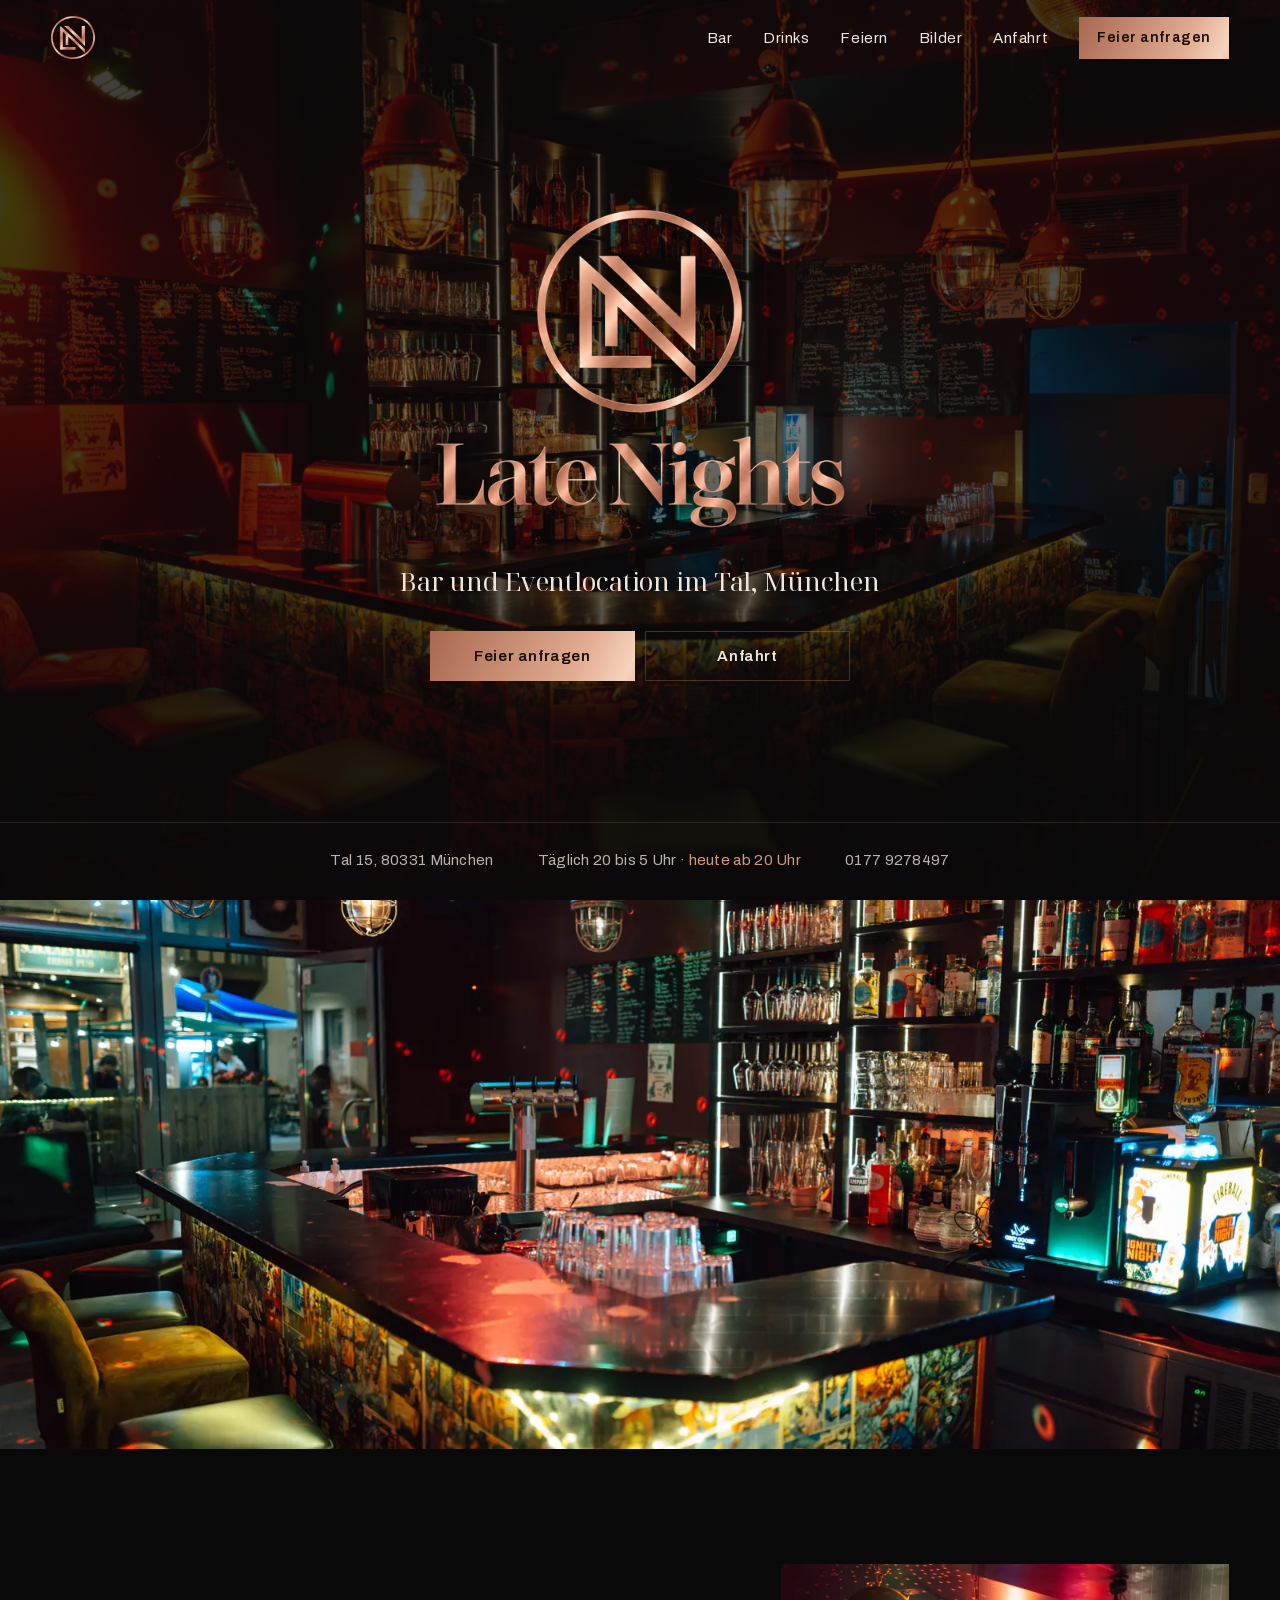
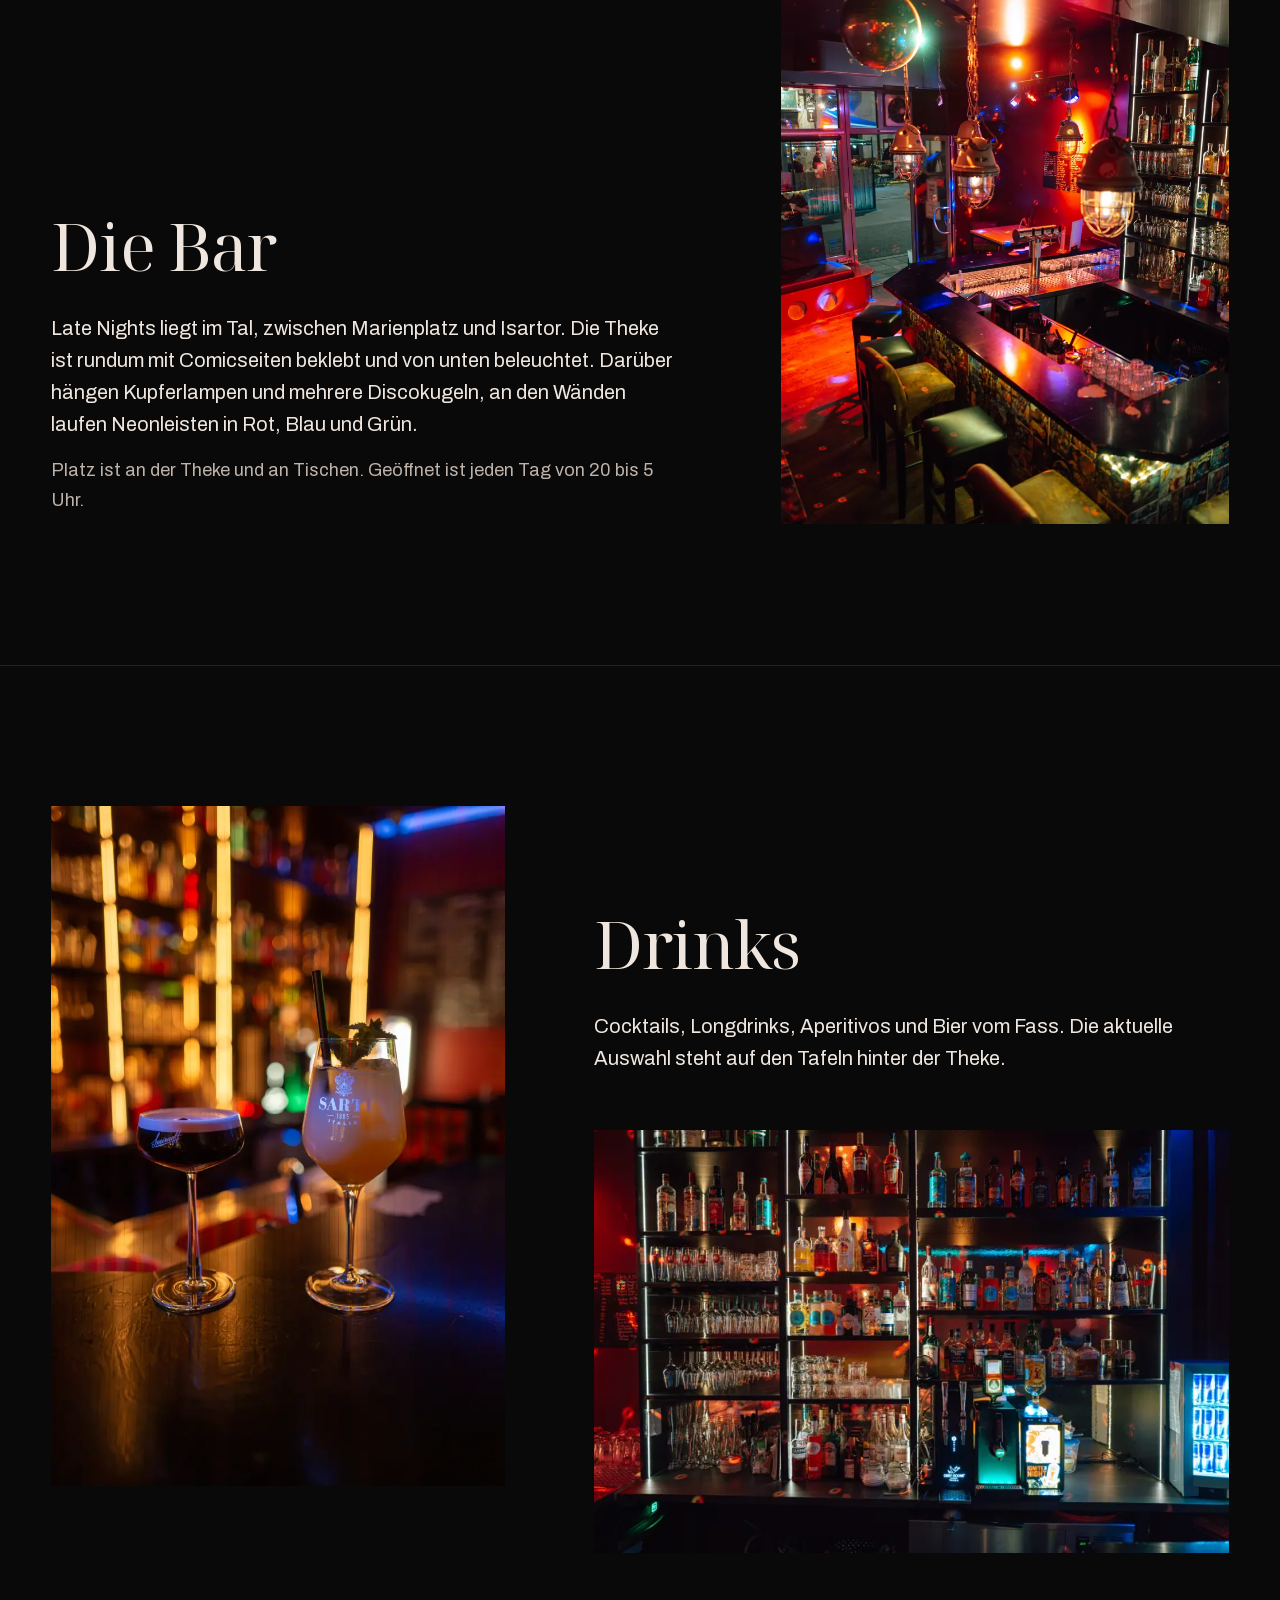
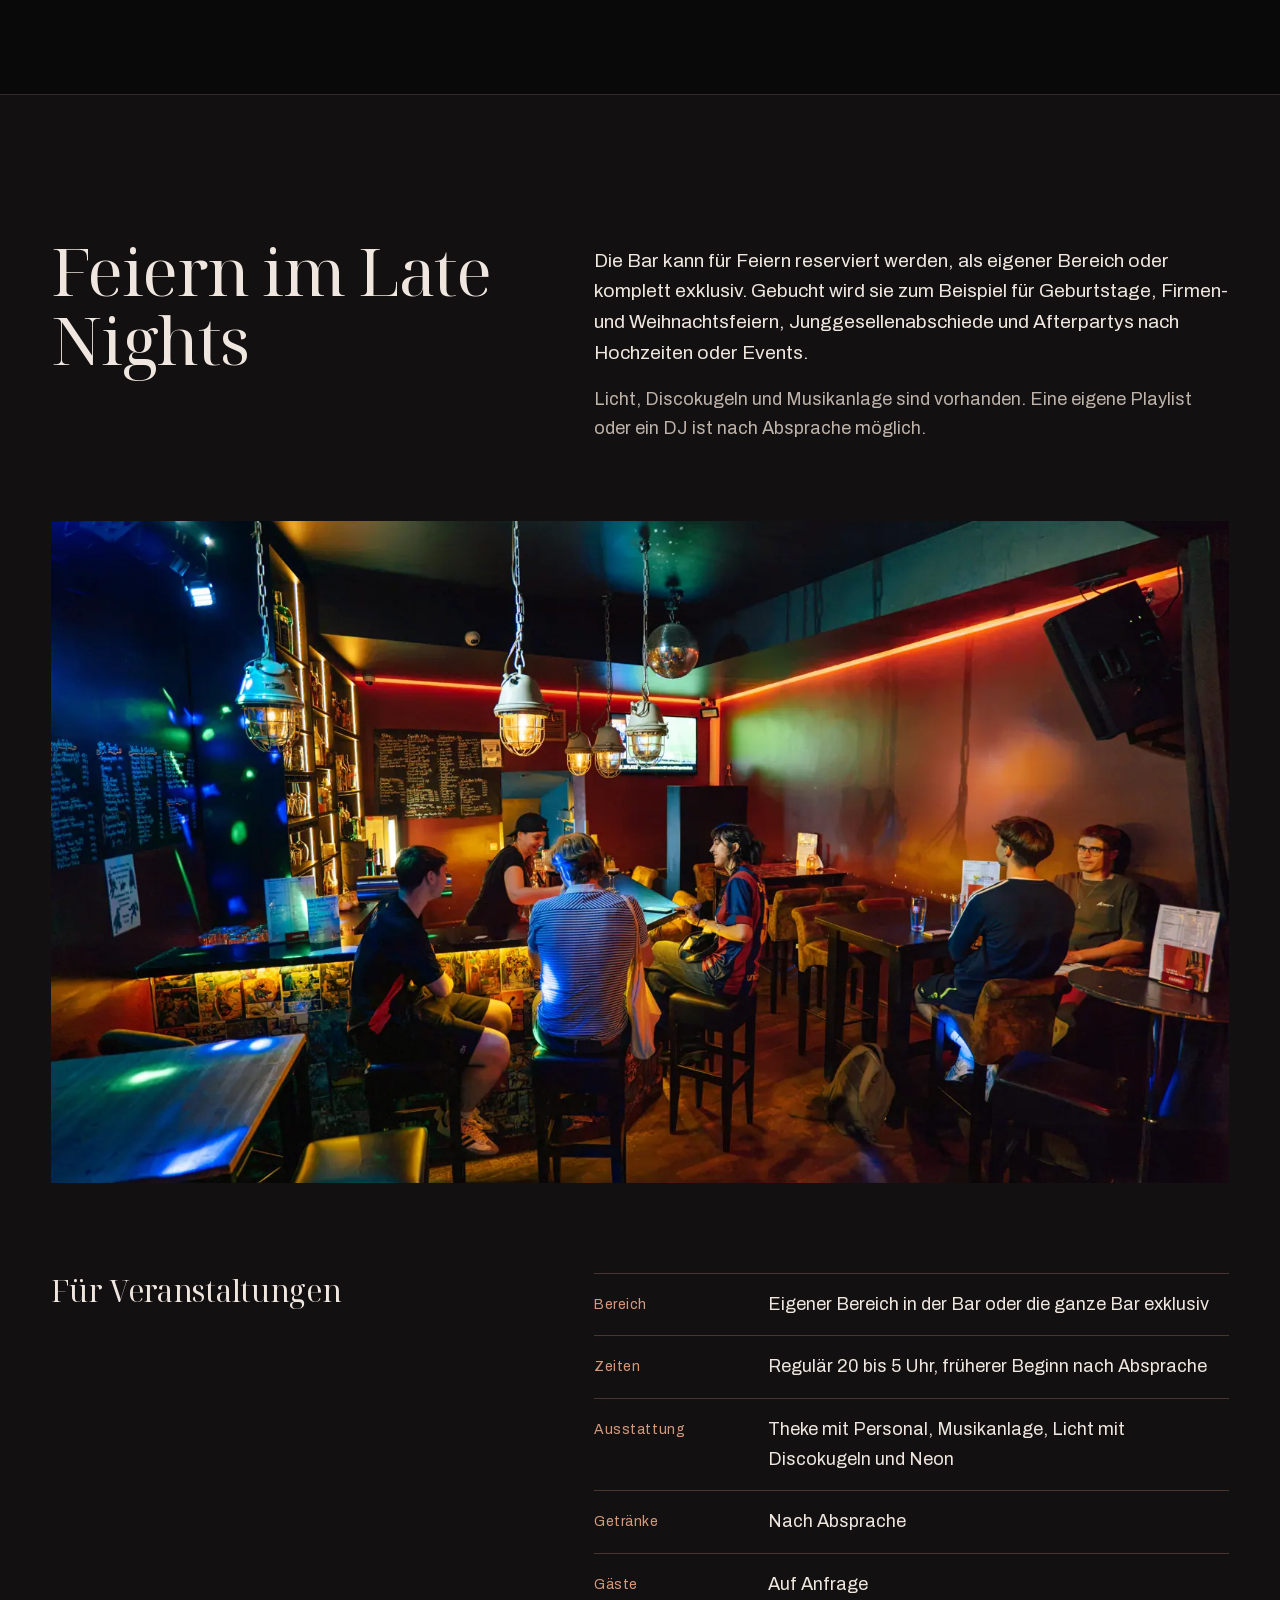
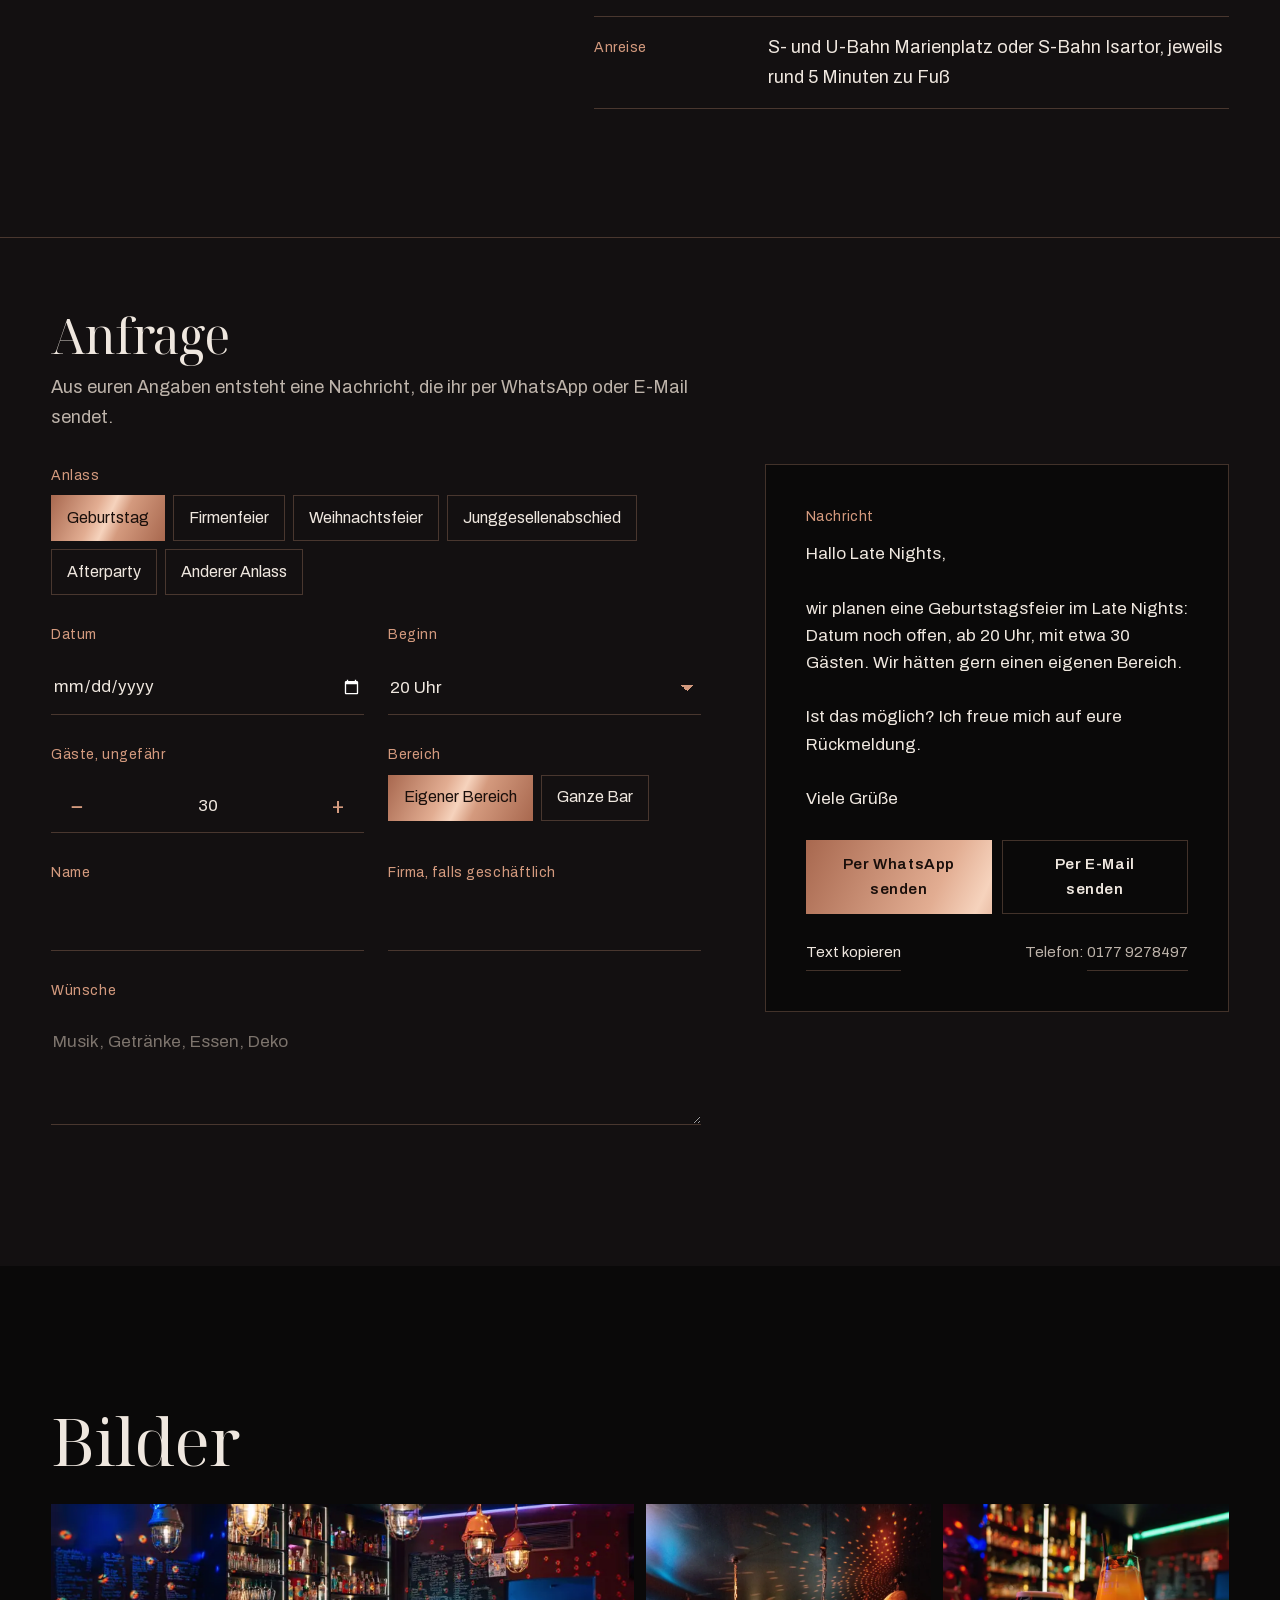
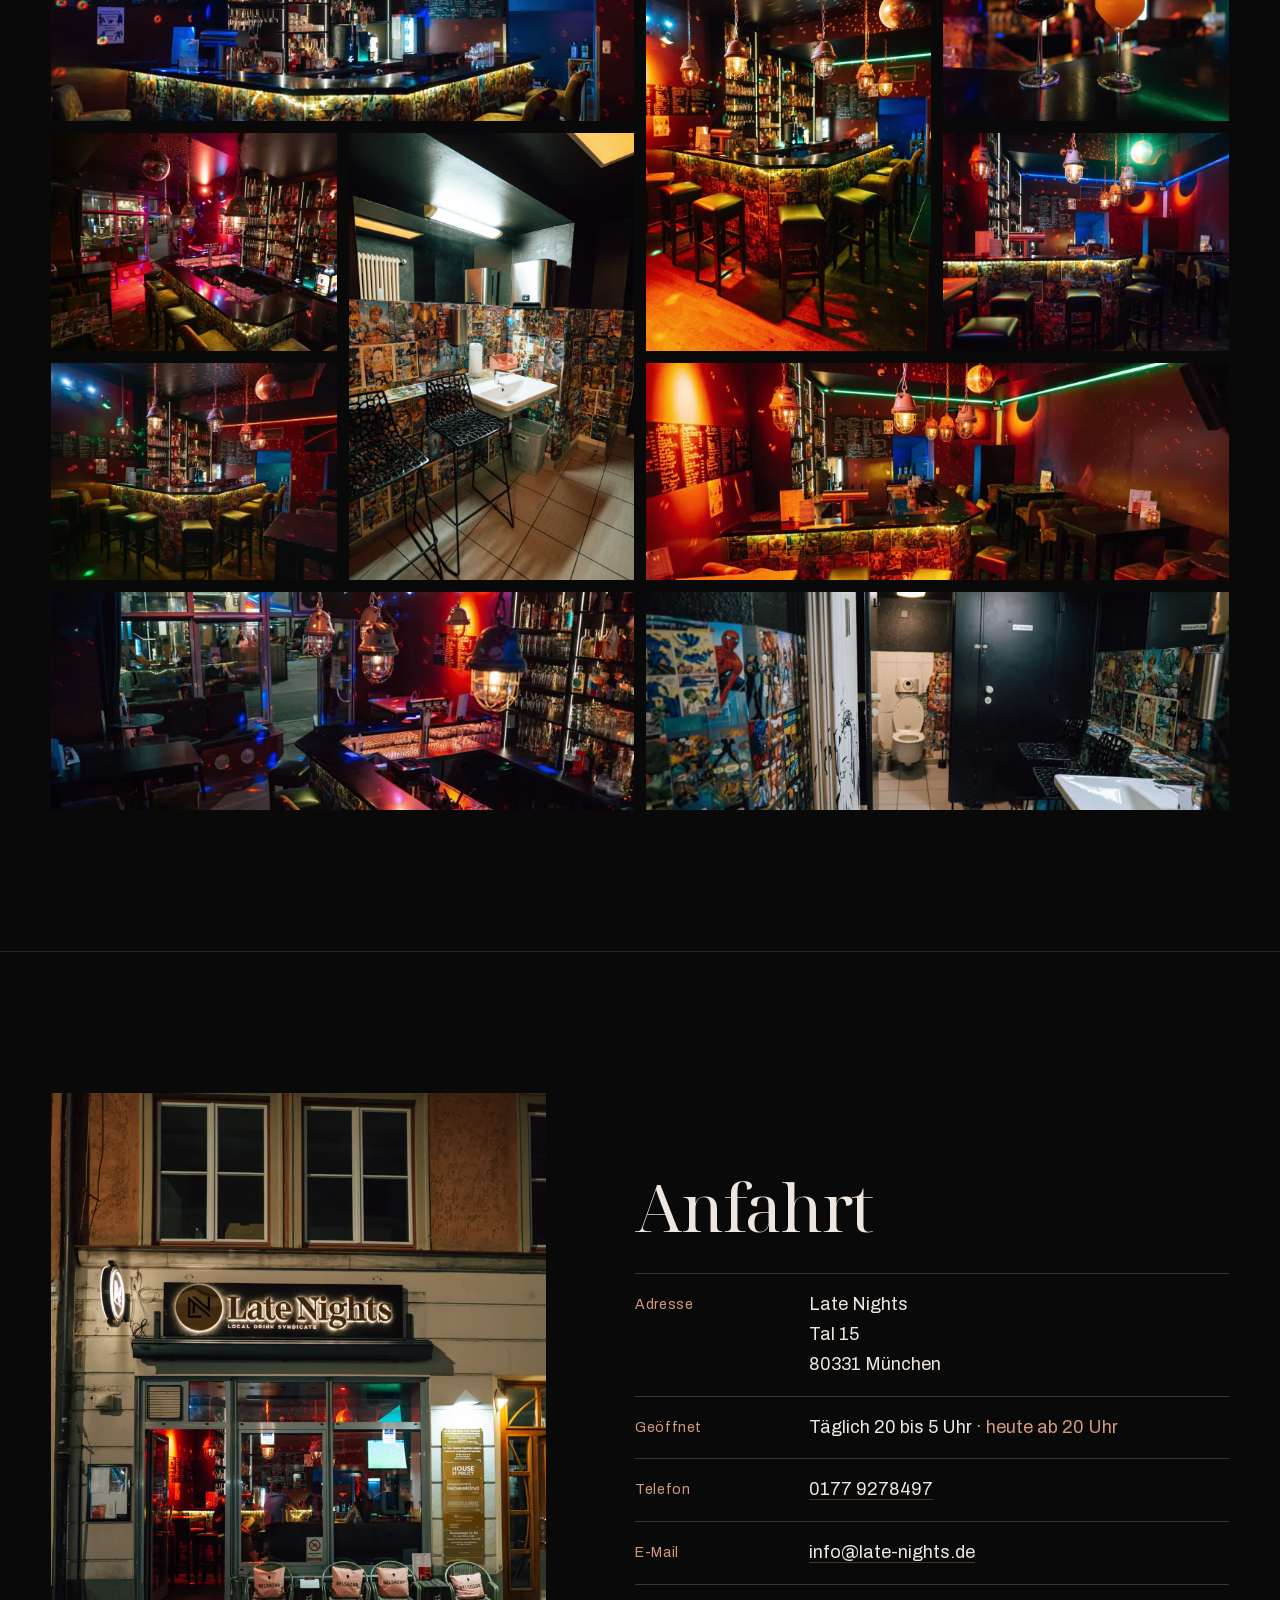
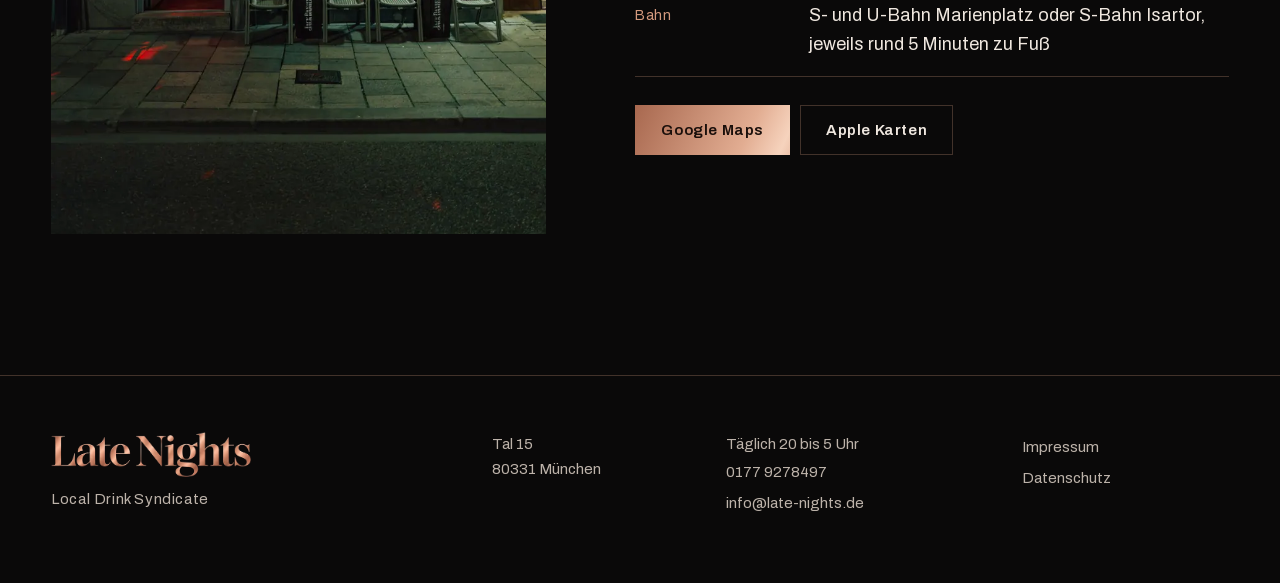
==== commit b67ef82d: "Vorschau aktualisiert" ====
--- a/index.html
+++ b/index.html
@@ -6,14 +6,17 @@
 <title>Late Nights | Bar und Eventlocation im Tal, München</title>
 <meta name="description" content="Late Nights im Tal 15, München: Bar mit Comic-Theke und Discokugeln, täglich 20 bis 5 Uhr. Für Geburtstage, Firmenfeiern und private Feiern auch exklusiv buchbar.">
 <meta name="robots" content="noindex, nofollow">
-<meta name="theme-color" content="#0c0b0d">
+<meta name="theme-color" content="#0a0909">
 <meta property="og:title" content="Late Nights | Bar und Eventlocation im Tal, München">
 <meta property="og:description" content="Bar im Tal 15, täglich 20 bis 5 Uhr. Auch für eure Feier.">
 <meta property="og:image" content="img/theke-1600.webp">
-<link rel="preload" href="fonts/archivo-normal-300-900-latin.woff2" as="font" type="font/woff2" crossorigin>
+<link rel="preload" href="fonts/noto-serif-display-normal-300-600-latin.woff2" as="font" type="font/woff2" crossorigin>
+<link rel="preload" href="fonts/archivo-normal-300-700-latin.woff2" as="font" type="font/woff2" crossorigin>
+<link rel="preload" href="img/logo-voll-klein.webp" as="image">
 <link rel="stylesheet" href="fonts/fonts.css">
 <link rel="stylesheet" href="css/style.css">
-<link rel="icon" href="data:image/svg+xml,%3Csvg xmlns='http://www.w3.org/2000/svg' viewBox='0 0 64 64'%3E%3Ccircle cx='32' cy='32' r='30' fill='%230c0b0d' stroke='%23d9b26f' stroke-width='3'/%3E%3Ctext x='32' y='42' font-family='Arial' font-weight='700' font-size='26' text-anchor='middle' fill='%23d9b26f'%3ELN%3C/text%3E%3C/svg%3E">
+<link rel="icon" type="image/png" href="img/favicon.png">
+<link rel="apple-touch-icon" href="img/apple-touch-icon.png">
 <script type="application/ld+json">
 {
   "@context": "https://schema.org",
@@ -23,6 +26,8 @@
   "address": { "@type": "PostalAddress", "streetAddress": "Tal 15", "postalCode": "80331", "addressLocality": "München", "addressCountry": "DE" },
   "geo": { "@type": "GeoCoordinates", "latitude": 48.1363639, "longitude": 11.5796362 },
   "telephone": "+49 177 9278497",
+  "email": "info@late-nights.de",
+  "logo": "img/logo-voll.webp",
   "openingHours": "Mo-Su 20:00-05:00",
   "image": "img/theke-1600.webp"
 }
@@ -32,8 +37,7 @@
 
 <header class="kopf" data-kopf>
   <a class="marke" href="#top" aria-label="Late Nights, zum Seitenanfang">
-    <span class="marke-ring" aria-hidden="true">LN</span>
-    <span class="marke-name">Late Nights</span>
+    <img class="marke-bild" src="img/logo-monogramm-klein.webp" width="261" height="258" alt="">
   </a>
   <nav class="navi" id="navi" aria-label="Hauptnavigation">
     <a href="#bar">Bar</a>
@@ -57,8 +61,8 @@
       <img src="img/theke-1600.webp" srcset="img/theke-800.webp 800w, img/theke-1600.webp 1600w, img/theke-2400.webp 2400w" sizes="100vw" alt="Die Theke mit Comic-Collage, Kupferlampen und Discokugeln in rotem Licht" fetchpriority="high">
     </picture>
     <div class="hero-inhalt rahmen">
-      <h1 class="hero-titel"><span>Bar und</span> <span>Eventlocation</span> <span>im Tal</span></h1>
-      <p class="hero-unter">Late Nights, Tal 15 in der Münchner Altstadt. Täglich von 20 bis 5 Uhr geöffnet.</p>
+      <h1 class="hero-logo"><img src="img/logo-voll-klein.webp" srcset="img/logo-voll-klein.webp 520w, img/logo-voll.webp 1040w" sizes="(min-width: 900px) 460px, 70vw" width="520" height="405" alt="Late Nights"></h1>
+      <p class="hero-unter">Bar und Eventlocation im Tal, München</p>
       <div class="knopfreihe">
         <a class="knopf" href="#anfrage">Feier anfragen</a>
         <a class="knopf knopf-linie" href="#anfahrt">Anfahrt</a>
@@ -134,7 +138,7 @@
     <div class="rahmen anfrage" id="anfrage">
       <div class="anfrage-kopf">
         <h3 class="titel titel-mittel">Anfrage</h3>
-        <p>Aus euren Angaben entsteht eine Nachricht, die ihr per WhatsApp sendet oder kopiert.</p>
+        <p>Aus euren Angaben entsteht eine Nachricht, die ihr per WhatsApp oder E-Mail sendet.</p>
       </div>
       <form class="planer" data-planer novalidate>
         <fieldset class="feld feld-voll">
@@ -193,9 +197,9 @@
         <p class="nachricht-text" data-nachricht></p>
         <div class="knopfreihe">
           <a class="knopf" data-whatsapp href="https://wa.me/491779278497" target="_blank" rel="noopener">Per WhatsApp senden</a>
-          <button class="knopf knopf-linie" type="button" data-kopieren>Text kopieren</button>
-        </div>
-        <p class="nachricht-fuss">Telefon: <a href="tel:+491779278497">0177 9278497</a></p>
+          <a class="knopf knopf-linie" data-mail href="mailto:info@late-nights.de">Per E-Mail senden</a>
+        </div>
+        <p class="nachricht-fuss"><button class="text-knopf" type="button" data-kopieren>Text kopieren</button><span>Telefon: <a href="tel:+491779278497">0177 9278497</a></span></p>
       </div>
     </div>
   </section>
@@ -232,6 +236,7 @@
           <div><dt>Adresse</dt><dd>Late Nights<br>Tal 15<br>80331 München</dd></div>
           <div><dt>Geöffnet</dt><dd>Täglich 20 bis 5 Uhr <span class="status" data-status></span></dd></div>
           <div><dt>Telefon</dt><dd><a href="tel:+491779278497">0177 9278497</a></dd></div>
+          <div><dt>E-Mail</dt><dd><a href="mailto:info@late-nights.de">info@late-nights.de</a></dd></div>
           <div><dt>Bahn</dt><dd>S- und U-Bahn Marienplatz oder S-Bahn Isartor, jeweils rund 5 Minuten zu Fuß</dd></div>
         </dl>
         <div class="knopfreihe">
@@ -246,12 +251,12 @@
 
 <footer class="fuss">
   <div class="rahmen fuss-raster">
-    <div>
-      <p class="fuss-marke">Late Nights</p>
-      <p class="fuss-slogan">Local Drink Syndicate</p>
+    <div class="fuss-marke">
+      <img src="img/logo-schrift-klein.webp" width="520" height="118" alt="Late Nights" loading="lazy">
+      <p>Local Drink Syndicate</p>
     </div>
     <p>Tal 15<br>80331 München</p>
-    <p>Täglich 20 bis 5 Uhr<br><a href="tel:+491779278497">0177 9278497</a></p>
+    <p>Täglich 20 bis 5 Uhr<br><a href="tel:+491779278497">0177 9278497</a><br><a href="mailto:info@late-nights.de">info@late-nights.de</a></p>
     <p><a href="impressum.html">Impressum</a><br><a href="datenschutz.html">Datenschutz</a></p>
   </div>
 </footer>
--- a/fonts/fonts.css
+++ b/fonts/fonts.css
@@ -1,20 +1,40 @@
-/* Archivo normal 300-900 latin-ext */
+/* Archivo normal 300-700 latin-ext */
 @font-face {
   font-family: 'Archivo';
   font-style: normal;
-  font-weight: 300 900;
-  font-stretch: 62% 125%;
+  font-weight: 300 700;
+  font-stretch: 100%;
   font-display: swap;
-  src: url(archivo-normal-300-900-latin-ext.woff2) format('woff2');
+  src: url(archivo-normal-300-700-latin-ext.woff2) format('woff2');
   unicode-range: U+0100-02BA, U+02BD-02C5, U+02C7-02CC, U+02CE-02D7, U+02DD-02FF, U+0304, U+0308, U+0329, U+1D00-1DBF, U+1E00-1E9F, U+1EF2-1EFF, U+2020, U+20A0-20AB, U+20AD-20C4, U+2113, U+2C60-2C7F, U+A720-A7FF;
 }
-/* Archivo normal 300-900 latin */
+/* Archivo normal 300-700 latin */
 @font-face {
   font-family: 'Archivo';
   font-style: normal;
-  font-weight: 300 900;
-  font-stretch: 62% 125%;
+  font-weight: 300 700;
+  font-stretch: 100%;
   font-display: swap;
-  src: url(archivo-normal-300-900-latin.woff2) format('woff2');
+  src: url(archivo-normal-300-700-latin.woff2) format('woff2');
   unicode-range: U+0000-00FF, U+0131, U+0152-0153, U+02BB-02BC, U+02C6, U+02DA, U+02DC, U+0304, U+0308, U+0329, U+2000-206F, U+20AC, U+2122, U+2191, U+2193, U+2212, U+2215, U+FEFF, U+FFFD;
 }
+/* Noto Serif Display normal 300-600 latin-ext */
+@font-face {
+  font-family: 'Noto Serif Display';
+  font-style: normal;
+  font-weight: 300 600;
+  font-stretch: 100%;
+  font-display: swap;
+  src: url(noto-serif-display-normal-300-600-latin-ext.woff2) format('woff2');
+  unicode-range: U+0100-02BA, U+02BD-02C5, U+02C7-02CC, U+02CE-02D7, U+02DD-02FF, U+0304, U+0308, U+0329, U+1D00-1DBF, U+1E00-1E9F, U+1EF2-1EFF, U+2020, U+20A0-20AB, U+20AD-20C4, U+2113, U+2C60-2C7F, U+A720-A7FF;
+}
+/* Noto Serif Display normal 300-600 latin */
+@font-face {
+  font-family: 'Noto Serif Display';
+  font-style: normal;
+  font-weight: 300 600;
+  font-stretch: 100%;
+  font-display: swap;
+  src: url(noto-serif-display-normal-300-600-latin.woff2) format('woff2');
+  unicode-range: U+0000-00FF, U+0131, U+0152-0153, U+02BB-02BC, U+02C6, U+02DA, U+02DC, U+0304, U+0308, U+0329, U+2000-206F, U+20AC, U+2122, U+2191, U+2193, U+2212, U+2215, U+FEFF, U+FFFD;
+}
--- a/css/style.css
+++ b/css/style.css
@@ -1,35 +1,38 @@
 /* Late Nights, Tal 15 München
-   Mobile first: Grundregeln gelten fürs Handy, größere Bildschirme kommen per min-width dazu (600, 900, 1200). */
+   Stil nach dem Logo: Schwarz, Kupfer, Serife. Mobile first, größere Bildschirme per min-width (600, 900, 1000). */
 
 :root {
-  --nacht: #0c0b0d;
-  --nacht-2: #16131a;
-  --papier: #f1ebe2;
-  --papier-2: #e6ddd1;
-  --tinte: #17141a;
-  --grau: #c3bbb2;
-  --grau-hell: #4a4450;
-  --rot: #e8432a;
-  --gold: #d9b26f;
-  --linie: rgba(241, 235, 226, .22);
-  --linie-hell: rgba(23, 20, 26, .25);
+  --schwarz: #0a0909;
+  --flaeche: #131011;
+  --flaeche-2: #1b1617;
+  --elfenbein: #efe7df;
+  --grau: #bdb3aa;
+  --kupfer: #d49a7e;
+  --kupfer-hell: #f2c6ab;
+  --kupfer-dunkel: #a8684f;
+  --metall: linear-gradient(115deg, #a8684f 0%, #e2ad92 38%, #f6d3bd 50%, #d49a7e 62%, #a8684f 100%);
+  --linie: rgba(212, 154, 126, .28);
+  --linie-leise: rgba(239, 231, 223, .12);
+  --serif: 'Noto Serif Display', 'Times New Roman', serif;
+  --sans: 'Archivo', system-ui, sans-serif;
   --rand: 20px;
-  --max: 1360px;
-  --kopf: 60px;
+  --max: 1280px;
+  --kopf: 64px;
 }
 @media (min-width: 600px) { :root { --rand: 32px; } }
-@media (min-width: 900px) { :root { --rand: clamp(32px, 4vw, 56px); --kopf: 72px; } }
+@media (min-width: 900px) { :root { --rand: clamp(32px, 4vw, 56px); --kopf: 76px; } }
 
 *, *::before, *::after { box-sizing: border-box; }
 html { -webkit-text-size-adjust: 100%; scroll-padding-top: var(--kopf); }
 @media (prefers-reduced-motion: no-preference) { html { scroll-behavior: smooth; } }
 body {
   margin: 0;
-  background: var(--nacht);
-  color: var(--papier);
-  font-family: 'Archivo', system-ui, sans-serif;
+  background: var(--schwarz);
+  color: var(--elfenbein);
+  font-family: var(--sans);
   font-size: 17px;
-  line-height: 1.6;
+  font-weight: 400;
+  line-height: 1.65;
   -webkit-font-smoothing: antialiased;
   -webkit-tap-highlight-color: transparent;
 }
@@ -38,42 +41,45 @@
 a { color: inherit; }
 h1, h2, h3, p, dl, dd, ol, ul, figure { margin: 0; }
 button, input, select, textarea { font: inherit; color: inherit; }
-:focus-visible { outline: 2px solid var(--gold); outline-offset: 3px; }
+::selection { background: var(--kupfer); color: var(--schwarz); }
+:focus-visible { outline: 1px solid var(--kupfer-hell); outline-offset: 4px; }
 
 .rahmen { width: 100%; max-width: calc(var(--max) + 2 * var(--rand)); margin-inline: auto; padding-inline: var(--rand); }
 
 /* Schrift */
-.titel, .hero-titel {
-  font-stretch: 78%;
-  font-weight: 700;
-  line-height: 1;
-  letter-spacing: -.015em;
+.titel {
+  font-family: var(--serif);
+  font-weight: 400;
+  font-size: clamp(40px, 10.5vw, 76px);
+  line-height: 1.04;
+  letter-spacing: -.02em;
+  margin-bottom: 24px;
+  hyphens: auto;
   overflow-wrap: break-word;
 }
-.titel { font-size: clamp(40px, 10vw, 84px); margin-bottom: 20px; hyphens: auto; }
-.titel-mittel { font-size: clamp(36px, 8vw, 60px); }
-.untertitel { font-size: 20px; font-weight: 700; margin-bottom: 14px; }
-@media (min-width: 900px) {
-  .titel { font-size: clamp(56px, 5.4vw, 84px); margin-bottom: 28px; }
-  .titel-mittel { font-size: clamp(44px, 4vw, 60px); }
-  .untertitel { font-size: 22px; }
+.titel-mittel { font-size: clamp(34px, 8vw, 54px); }
+.untertitel { font-family: var(--serif); font-weight: 400; font-size: 26px; line-height: 1.2; letter-spacing: -.01em; margin-bottom: 16px; }
+@media (min-width: 900px) {
+  .titel { font-size: clamp(56px, 5.2vw, 76px); margin-bottom: 32px; }
+  .titel-mittel { font-size: clamp(44px, 3.8vw, 54px); }
+  .untertitel { font-size: 30px; }
 }
 
 /* Knöpfe */
-.knopfreihe { display: flex; flex-wrap: wrap; gap: 10px; margin-top: 24px; }
+.knopfreihe { display: flex; flex-wrap: wrap; gap: 10px; margin-top: 28px; }
 .knopf {
   display: inline-flex; align-items: center; justify-content: center;
-  min-height: 48px; padding: 11px 20px;
-  background: var(--rot); color: #fff; border: 1px solid var(--rot);
-  font-weight: 600; font-size: 16px; text-decoration: none; text-align: center;
+  min-height: 50px; padding: 12px 26px;
+  background: var(--metall); background-size: 200% 100%; background-position: 0% 0;
+  color: #1a0f0b; border: 0;
+  font-family: var(--sans); font-weight: 600; font-size: 15px; letter-spacing: .04em; text-decoration: none; text-align: center;
   border-radius: 0; cursor: pointer;
-  transition: background .2s, color .2s, border-color .2s;
-}
-.knopf:hover { background: #c93520; border-color: #c93520; }
-.knopf-linie { background: transparent; color: currentColor; border-color: currentColor; }
-.knopf-linie:hover { background: var(--papier); color: var(--tinte); border-color: var(--papier); }
-.knopf-klein { min-height: 42px; padding: 8px 18px; font-size: 15px; }
-@media (min-width: 900px) { .knopfreihe { gap: 12px; margin-top: 28px; } .knopf { min-height: 50px; padding: 12px 24px; } }
+  transition: background-position .6s ease, color .2s, box-shadow .2s;
+}
+.knopf:hover { background-position: 100% 0; }
+.knopf-linie { background: transparent; color: var(--elfenbein); box-shadow: inset 0 0 0 1px var(--linie); }
+.knopf-linie:hover { box-shadow: inset 0 0 0 1px var(--kupfer); color: var(--kupfer-hell); }
+.knopf-klein { min-height: 42px; padding: 8px 18px; font-size: 14px; }
 
 /* Kopfzeile */
 .kopf {
@@ -82,26 +88,21 @@
   display: flex; align-items: center; justify-content: space-between; gap: 20px;
   padding-inline: var(--rand);
   border-bottom: 1px solid transparent;
-  background: linear-gradient(to bottom, rgba(8, 7, 9, .6), rgba(8, 7, 9, 0));
-  transition: background-color .3s, border-color .3s;
-}
-.kopf.ist-dunkel { background: var(--nacht); border-bottom-color: var(--linie); }
-.marke { display: flex; align-items: center; gap: 10px; text-decoration: none; flex-shrink: 0; min-height: 44px; }
-.marke-ring {
-  width: 34px; height: 34px; border-radius: 50%;
-  border: 1.5px solid var(--gold); color: var(--gold);
-  display: grid; place-items: center;
-  font-weight: 700; font-size: 12px; font-stretch: 80%;
-}
-.marke-name { font-size: 20px; font-weight: 700; font-stretch: 85%; line-height: 1; }
-
-/* Handy: Menü als Vollbild */
+  transition: background-color .4s, border-color .4s;
+}
+.kopf.ist-dunkel { background: var(--schwarz); border-bottom-color: var(--linie-leise); }
+.marke { display: flex; align-items: center; min-height: 44px; flex-shrink: 0; transition: opacity .4s; }
+.marke-bild { width: 38px; height: auto; }
+/* Im Hero steht das große Logo, oben deshalb erst nach dem Hero */
+.kopf:not(.ist-dunkel) .marke { opacity: 0; pointer-events: none; }
+body.menue-offen .kopf .marke { opacity: 1; pointer-events: auto; }
+
 .menue-knopf {
-  display: flex; align-items: center; gap: 10px;
-  min-height: 44px; padding: 0 0 0 8px;
-  background: none; border: 0; cursor: pointer; font-weight: 600; font-size: 16px;
-}
-.menue-striche, .menue-striche::before { display: block; width: 22px; height: 2px; background: currentColor; position: relative; transition: transform .25s; }
+  display: flex; align-items: center; gap: 12px;
+  min-height: 44px; padding: 0 0 0 8px; margin-left: auto;
+  background: none; border: 0; cursor: pointer; font-size: 15px; letter-spacing: .04em;
+}
+.menue-striche, .menue-striche::before { display: block; width: 24px; height: 1px; background: var(--kupfer); position: relative; transition: transform .25s; }
 .menue-striche::before { content: ""; position: absolute; top: 7px; }
 .menue-striche { top: -3px; }
 .menue-knopf[aria-expanded="true"] .menue-striche { transform: translateY(3px) rotate(45deg); }
@@ -109,235 +110,251 @@
 .navi {
   position: fixed; inset: var(--kopf) 0 0 0; z-index: 49;
   display: flex; flex-direction: column; align-items: stretch;
-  padding: 16px var(--rand) 32px;
-  background: var(--nacht);
+  padding: 24px var(--rand) 32px;
+  background: var(--schwarz);
   overflow-y: auto;
-  opacity: 0; visibility: hidden; transition: opacity .2s, visibility .2s;
+  opacity: 0; visibility: hidden; transition: opacity .25s, visibility .25s;
 }
 .navi.ist-offen { opacity: 1; visibility: visible; }
-.navi a:not(.knopf) { display: block; padding: 10px 0; border-bottom: 1px solid var(--linie); text-decoration: none; font-size: 32px; font-weight: 700; font-stretch: 78%; line-height: 1.2; }
-.navi .knopf { margin-top: 24px; }
+.navi a:not(.knopf) { display: block; padding: 12px 0; border-bottom: 1px solid var(--linie-leise); text-decoration: none; font-family: var(--serif); font-size: 34px; line-height: 1.2; letter-spacing: -.01em; }
+.navi .knopf { margin-top: 28px; }
 body.menue-offen { overflow: hidden; }
-body.menue-offen .kopf { background: var(--nacht); }
-
-@media (min-width: 900px) {
-  .marke-ring { width: 38px; height: 38px; font-size: 13px; }
-  .marke-name { font-size: 22px; }
+body.menue-offen .kopf { background: var(--schwarz); }
+
+@media (min-width: 900px) {
+  .marke-bild { width: 44px; }
   .menue-knopf { display: none; }
   .navi {
-    position: static; flex-direction: row; align-items: center; gap: clamp(16px, 2.2vw, 34px);
-    padding: 0; background: none; overflow: visible; opacity: 1; visibility: visible;
+    position: static; flex-direction: row; align-items: center; gap: clamp(18px, 2.4vw, 38px);
+    padding: 0; background: none; overflow: visible; opacity: 1; visibility: visible; margin-left: auto;
   }
-  .navi a:not(.knopf) { padding: 6px 0; border: 0; font-size: 16px; font-weight: 500; font-stretch: 100%; text-underline-offset: 6px; }
-  .navi a:not(.knopf):hover { text-decoration: underline; text-decoration-thickness: 1px; }
+  .navi a:not(.knopf) { padding: 6px 0; border: 0; font-family: var(--sans); font-size: 15px; letter-spacing: .04em; text-underline-offset: 8px; text-decoration-thickness: 1px; text-decoration-color: var(--kupfer); }
+  .navi a:not(.knopf):hover { text-decoration-line: underline; color: var(--kupfer-hell); }
   .navi .knopf { margin-top: 0; }
 }
 
-/* Hero: ein Bild, Text unten */
+/* Hero: Logo mittig auf dem abgedunkelten Barfoto */
 .hero {
   position: relative;
   min-height: 100vh; min-height: 100svh;
-  display: flex; flex-direction: column; justify-content: flex-end;
-  padding-top: calc(var(--kopf) + 40px);
+  display: flex; flex-direction: column;
+  padding-top: var(--kopf);
   overflow: hidden;
   background: #000;
 }
 .hero-bild, .hero-bild img { position: absolute; inset: 0; width: 100%; height: 100%; }
-.hero-bild img { object-fit: cover; object-position: 50% 30%; }
+.hero-bild img { object-fit: cover; object-position: 50% 40%; }
 .hero::after {
   content: ""; position: absolute; inset: 0; pointer-events: none;
-  background: linear-gradient(to top, rgba(8, 7, 9, .95) 0%, rgba(8, 7, 9, .7) 30%, rgba(8, 7, 9, 0) 62%);
-}
-.hero-inhalt, .hero-leiste { position: relative; z-index: 1; }
-.hero-inhalt { container-type: inline-size; padding-bottom: 28px; }
-.hero-titel { font-size: min(104px, 15cqi); max-width: 820px; }
-.hero-titel span { display: block; }
-.hero-unter { margin-top: 14px; max-width: 30em; font-size: 17px; line-height: 1.5; color: #ebe4da; }
-.hero .knopfreihe .knopf { flex: 1 1 140px; }
-.hero-leiste {
-  display: grid; gap: 2px;
-  padding-block: 14px 18px;
-  border-top: 1px solid var(--linie);
-  font-size: 15px; color: #ebe4da;
-}
-.hero-leiste a { text-decoration: none; padding-block: 4px; }
-.hero-leiste a:hover { text-decoration: underline; }
-.hero-leiste > span { padding-block: 4px; }
-.status { color: var(--grau); }
-.status:not(:empty)::before { content: "("; }
-.status:not(:empty)::after { content: ")"; }
-
-@media (min-width: 600px) {
-  .hero .knopfreihe .knopf { flex: 0 0 auto; }
-  .hero-leiste { display: flex; flex-wrap: wrap; gap: 0 36px; font-size: 16px; }
+  background:
+    radial-gradient(ellipse 90% 50% at 50% 48%, rgba(10, 9, 9, .62), rgba(10, 9, 9, .82) 75%),
+    linear-gradient(to top, rgba(10, 9, 9, .95) 0%, rgba(10, 9, 9, 0) 35%);
 }
 @media (min-width: 900px) {
   .hero::after {
     background:
-      linear-gradient(to top, rgba(8, 7, 9, .9) 0%, rgba(8, 7, 9, .45) 34%, rgba(8, 7, 9, 0) 60%),
-      linear-gradient(to bottom, rgba(8, 7, 9, .5) 0%, rgba(8, 7, 9, 0) 16%);
+      radial-gradient(ellipse 70% 55% at 50% 45%, rgba(10, 9, 9, .45), rgba(10, 9, 9, .78) 70%),
+      linear-gradient(to top, rgba(10, 9, 9, .95) 0%, rgba(10, 9, 9, 0) 35%);
   }
-  .hero-bild img { object-position: 50% 50%; }
-  .hero-inhalt { padding-bottom: clamp(32px, 6vh, 64px); }
-  .hero-titel { font-size: min(104px, 12.5cqi); }
-  .hero-unter { margin-top: 18px; font-size: clamp(18px, 1.5vw, 21px); }
-  .hero-leiste { padding-block: 18px 20px; }
+}
+.hero-inhalt, .hero-leiste { position: relative; z-index: 1; }
+.hero-inhalt {
+  flex: 1;
+  display: flex; flex-direction: column; align-items: center; justify-content: center; text-align: center;
+  padding-block: 32px 40px;
+}
+.hero-logo { width: min(72vw, 460px); margin: 0; }
+.hero-logo img { width: 100%; height: auto; filter: drop-shadow(0 4px 24px rgba(0, 0, 0, .55)); }
+.hero-unter { margin-top: 28px; max-width: 18em; font-family: var(--serif); font-size: 21px; line-height: 1.35; color: var(--elfenbein); letter-spacing: -.005em; text-shadow: 0 1px 16px rgba(0, 0, 0, .8); }
+.hero .knopfreihe { justify-content: center; margin-top: 32px; width: 100%; max-width: 420px; }
+.hero .knopfreihe .knopf { flex: 1 1 150px; }
+.hero-leiste {
+  display: grid; gap: 0;
+  padding-block: 14px 18px;
+  border-top: 1px solid var(--linie-leise);
+  font-size: 15px; color: var(--grau); text-align: center;
+}
+.hero-leiste a, .hero-leiste > span { display: block; padding-block: 5px; text-decoration: none; }
+.hero-leiste a:hover { color: var(--kupfer-hell); }
+.status { color: var(--kupfer); }
+.status:not(:empty)::before { content: "· "; }
+
+@media (min-width: 600px) {
+  .hero-unter { font-size: 24px; max-width: none; }
+  .hero-leiste { display: flex; flex-wrap: wrap; justify-content: center; gap: 0 44px; }
+}
+@media (min-width: 900px) {
+  .hero-logo { width: clamp(360px, 32vw, 480px); }
+  .hero-unter { font-size: 26px; margin-top: 36px; }
+  .hero-leiste { font-size: 15px; padding-block: 20px 22px; letter-spacing: .02em; }
+}
+@media (max-height: 640px) and (max-width: 899px) {
+  .hero-logo { width: min(56vw, 300px); }
+  .hero-unter { margin-top: 18px; }
+  .hero .knopfreihe { margin-top: 20px; }
 }
 
 /* Abschnitte */
-.abschnitt { padding-block: 72px; }
-@media (min-width: 900px) { .abschnitt { padding-block: clamp(100px, 10vw, 150px); } }
-.bild { overflow: hidden; background: var(--nacht-2); }
+.abschnitt { padding-block: 80px; }
+@media (min-width: 900px) { .abschnitt { padding-block: clamp(110px, 11vw, 170px); } }
+.bild { overflow: hidden; background: var(--flaeche); }
 .bild img { width: 100%; height: 100%; object-fit: cover; }
+.fliess p { max-width: 34em; color: var(--grau); }
+.fliess p + p { margin-top: 16px; }
+.fliess p:first-of-type { color: var(--elfenbein); }
 
 /* Bar */
 .bar { padding-top: 0; }
 .bar-breit { aspect-ratio: 4 / 3; width: 100%; }
-.bar-raster { display: grid; gap: 32px; margin-top: 48px; }
-.bar-text p { max-width: 34em; }
-.bar-text p + p { margin-top: 16px; color: var(--grau); }
+.bar-raster { display: grid; gap: 40px; margin-top: 56px; }
+.bar-text p { max-width: 34em; color: var(--grau); }
+.bar-text p:first-of-type { color: var(--elfenbein); }
+.bar-text p + p { margin-top: 16px; }
 .bar-hoch { aspect-ratio: 4 / 5; }
 @media (min-width: 600px) { .bar-breit { aspect-ratio: 16 / 9; } }
 @media (min-width: 900px) {
   .bar-breit { aspect-ratio: 21 / 9; max-height: 82vh; }
-  .bar-raster { grid-template-columns: 7fr 5fr; gap: clamp(40px, 7vw, 120px); align-items: end; margin-top: clamp(80px, 8vw, 120px); }
+  .bar-raster { grid-template-columns: 7fr 5fr; gap: clamp(48px, 8vw, 140px); align-items: end; margin-top: clamp(90px, 9vw, 140px); }
   .bar-text { padding-bottom: 8px; }
-  .bar-text p:first-of-type { font-size: 21px; line-height: 1.55; }
+  .bar-text p:first-of-type { font-size: 20px; line-height: 1.6; }
 }
 
 /* Drinks */
-.drinks { border-top: 1px solid var(--linie); }
-.drinks-raster { display: grid; gap: 32px; }
+.drinks { border-top: 1px solid var(--linie-leise); }
+.drinks-raster { display: grid; gap: 40px; }
 .drinks-bild { aspect-ratio: 4 / 5; }
-.drinks-text p { max-width: 30em; font-size: 18px; line-height: 1.55; }
-.drinks-bild-2 { aspect-ratio: 3 / 2; margin-top: 32px; }
-@media (min-width: 900px) {
-  .drinks-raster { grid-template-columns: 5fr 7fr; gap: clamp(40px, 6vw, 100px); align-items: start; }
+.drinks-text p { max-width: 30em; font-size: 18px; line-height: 1.6; }
+.drinks-bild-2 { aspect-ratio: 3 / 2; margin-top: 40px; }
+@media (min-width: 900px) {
+  .drinks-raster { grid-template-columns: 5fr 7fr; gap: clamp(48px, 7vw, 120px); align-items: start; }
   .drinks-bild { aspect-ratio: 2 / 3; }
   .drinks-text { padding-top: clamp(20px, 8vw, 140px); }
   .drinks-text p { font-size: 20px; }
-  .drinks-bild-2 { margin-top: 48px; }
-}
-
-/* Events (hell) */
-.events { background: var(--papier); color: var(--tinte); }
+  .drinks-bild-2 { margin-top: 56px; }
+}
+
+/* Events */
+.events { background: var(--flaeche); border-top: 1px solid var(--linie-leise); }
 .events-kopf { display: grid; }
-.events-intro p { max-width: 36em; }
-.events-intro p:first-child { font-size: 18px; line-height: 1.55; }
-.events-intro p + p { margin-top: 14px; color: var(--grau-hell); }
-.events-bild { margin-top: 40px; padding: 0; }
+.events-intro p { max-width: 36em; color: var(--grau); }
+.events-intro p:first-child { font-size: 18px; line-height: 1.6; color: var(--elfenbein); }
+.events-intro p + p { margin-top: 16px; }
+.events-bild { margin-top: 48px; padding: 0; }
 .events-bild img { width: 100%; aspect-ratio: 4 / 3; object-fit: cover; }
-.events-fakten { margin-top: 48px; display: grid; gap: 4px; }
+.events-fakten { margin-top: 56px; display: grid; gap: 4px; }
 @media (min-width: 600px) {
   .events-bild { padding-inline: var(--rand); }
   .events-bild img { aspect-ratio: 16 / 9; }
 }
 @media (min-width: 900px) {
-  .events-kopf { grid-template-columns: 5fr 7fr; gap: clamp(40px, 6vw, 100px); }
-  .events-intro p:first-child { font-size: clamp(19px, 1.5vw, 22px); }
-  .events-bild { margin-top: clamp(56px, 6vw, 90px); }
-  .events-fakten { grid-template-columns: 5fr 7fr; gap: clamp(40px, 6vw, 100px); margin-top: clamp(64px, 7vw, 100px); }
+  .events-kopf { grid-template-columns: 5fr 7fr; gap: clamp(48px, 7vw, 120px); }
+  .events-intro { padding-top: 10px; }
+  .events-intro p:first-child { font-size: clamp(19px, 1.5vw, 21px); }
+  .events-bild { margin-top: clamp(64px, 6vw, 100px); }
+  .events-fakten { grid-template-columns: 5fr 7fr; gap: clamp(48px, 7vw, 120px); margin-top: clamp(72px, 7vw, 110px); }
 }
 
 .tabelle { display: grid; border-bottom: 1px solid var(--linie); }
-.tabelle > div { display: grid; gap: 2px; border-top: 1px solid var(--linie); padding-block: 12px; }
-.tabelle dt { color: var(--grau); font-size: 15px; }
-.tabelle a { text-decoration-color: var(--rot); text-underline-offset: 4px; }
-.events .tabelle { border-bottom-color: var(--linie-hell); }
-.events .tabelle > div { border-top-color: var(--linie-hell); }
-.events .tabelle dt { color: var(--grau-hell); }
+.tabelle > div { display: grid; gap: 2px; border-top: 1px solid var(--linie); padding-block: 14px; }
+.tabelle dt { color: var(--kupfer); font-size: 14px; letter-spacing: .04em; }
+.tabelle dd { color: var(--elfenbein); }
+.tabelle a { text-decoration: none; border-bottom: 1px solid var(--linie); }
+.tabelle a:hover { color: var(--kupfer-hell); border-color: var(--kupfer); }
 @media (min-width: 600px) {
-  .tabelle > div { grid-template-columns: 150px 1fr; gap: 20px; padding-block: 14px; }
-  .tabelle dt { font-size: 16px; padding-top: 1px; }
+  .tabelle > div { grid-template-columns: 150px 1fr; gap: 24px; padding-block: 16px; }
+  .tabelle dt { padding-top: 3px; }
 }
 
 /* Anfrage */
 .anfrage {
-  margin-top: 64px;
-  padding-top: 40px;
-  border-top: 2px solid var(--tinte);
-  display: grid; gap: 28px;
-}
-.anfrage .titel { margin-bottom: 10px; }
-.anfrage-kopf p { color: var(--grau-hell); max-width: 36em; }
-.planer { display: grid; gap: 20px; }
+  margin-top: 80px;
+  padding-top: 56px;
+  border-top: 1px solid var(--linie);
+  display: grid; gap: 32px;
+}
+.anfrage .titel { margin-bottom: 12px; }
+.anfrage-kopf p { color: var(--grau); max-width: 36em; }
+.planer { display: grid; gap: 26px; }
 .feld { display: grid; gap: 6px; min-width: 0; border: 0; padding: 0; margin: 0; }
-.feld > label, .feld legend { font-size: 15px; font-weight: 600; padding: 0; margin-bottom: 6px; }
+.feld > label, .feld legend { font-size: 14px; letter-spacing: .04em; color: var(--kupfer); padding: 0; margin-bottom: 8px; }
 .feld input[type=date], .feld input[type=text], .feld select, .feld textarea, .zaehler {
-  width: 100%; min-height: 52px; border: 1px solid var(--tinte); background: #fbf8f3; border-radius: 0; padding: 12px 14px;
-  font-size: 16px; /* 16 px verhindert das Hineinzoomen auf dem iPhone */
-}
+  width: 100%; min-height: 52px; border: 0; border-bottom: 1px solid var(--linie); background: transparent; border-radius: 0; padding: 12px 2px;
+  font-size: 17px; color: var(--elfenbein); /* mindestens 16 px, sonst zoomt das iPhone hinein */
+  color-scheme: dark;
+  transition: border-color .2s;
+}
+.feld input:focus, .feld select:focus, .feld textarea:focus { outline: none; border-bottom-color: var(--kupfer-hell); }
+.feld input::placeholder, .feld textarea::placeholder { color: #7d746d; }
 .feld input[type=date] { -webkit-appearance: none; appearance: none; display: block; }
 .feld textarea { resize: vertical; min-height: 96px; }
-.feld select { appearance: none; -webkit-appearance: none; background-image: linear-gradient(45deg, transparent 50%, var(--tinte) 50%), linear-gradient(135deg, var(--tinte) 50%, transparent 50%); background-position: calc(100% - 20px) 50%, calc(100% - 14px) 50%; background-size: 6px 6px; background-repeat: no-repeat; padding-right: 40px; }
-.feld-hinweis { font-size: 15px; color: #a3261a; }
+.feld select { appearance: none; -webkit-appearance: none; background-image: linear-gradient(45deg, transparent 50%, var(--kupfer) 50%), linear-gradient(135deg, var(--kupfer) 50%, transparent 50%); background-position: calc(100% - 14px) 50%, calc(100% - 8px) 50%; background-size: 6px 6px; background-repeat: no-repeat; padding-right: 36px; }
+.feld select option { background: var(--flaeche); color: var(--elfenbein); }
+.feld-hinweis { font-size: 15px; color: var(--kupfer-hell); }
 .feld-hinweis:empty { display: none; }
 .wahl { display: flex; flex-wrap: wrap; gap: 8px; }
 .wahl label { position: relative; cursor: pointer; }
 .wahl input { position: absolute; opacity: 0; inset: 0; margin: 0; cursor: pointer; }
-.wahl span { display: flex; align-items: center; min-height: 46px; padding: 8px 15px; border: 1px solid var(--tinte); font-size: 16px; background: #fbf8f3; transition: background .15s, color .15s; }
-.wahl input:checked + span { background: var(--tinte); color: var(--papier); }
-.wahl input:focus-visible + span { outline: 2px solid var(--rot); outline-offset: 2px; }
+.wahl span { display: flex; align-items: center; min-height: 46px; padding: 8px 16px; box-shadow: inset 0 0 0 1px var(--linie); font-size: 16px; transition: background .2s, color .2s, box-shadow .2s; }
+.wahl label:hover span { box-shadow: inset 0 0 0 1px var(--kupfer); }
+.wahl input:checked + span { background: var(--metall); color: #1a0f0b; box-shadow: none; }
+.wahl input:focus-visible + span { outline: 1px solid var(--kupfer-hell); outline-offset: 3px; }
 .zaehler { display: grid; grid-template-columns: 52px 1fr 52px; padding: 0; }
-.zaehler button { background: none; border: 0; font-size: 22px; cursor: pointer; touch-action: manipulation; }
-.zaehler button:hover { background: var(--papier-2); }
-.zaehler input { border: 0; border-inline: 1px solid var(--linie-hell); text-align: center; background: transparent; min-width: 0; font-size: 16px; font-variant-numeric: tabular-nums; -moz-appearance: textfield; }
+.zaehler button { background: none; border: 0; font-size: 22px; color: var(--kupfer); cursor: pointer; touch-action: manipulation; }
+.zaehler button:hover { color: var(--kupfer-hell); }
+.zaehler input { border: 0; text-align: center; background: transparent; min-width: 0; font-size: 17px; font-variant-numeric: tabular-nums; -moz-appearance: textfield; color: var(--elfenbein); }
 .zaehler input::-webkit-inner-spin-button, .zaehler input::-webkit-outer-spin-button { -webkit-appearance: none; margin: 0; }
 
-.nachricht { background: var(--nacht); color: var(--papier); padding: 22px 20px 24px; margin-inline: calc(-1 * var(--rand)); }
-.nachricht-label { font-size: 15px; color: var(--grau); }
-.nachricht-text { margin-top: 10px; font-size: 17px; line-height: 1.55; white-space: pre-line; overflow-wrap: break-word; }
+.nachricht { background: var(--schwarz); padding: 26px 20px 26px; margin-inline: calc(-1 * var(--rand)); border-top: 1px solid var(--linie); border-bottom: 1px solid var(--linie); }
+.nachricht-label { font-size: 14px; letter-spacing: .04em; color: var(--kupfer); }
+.nachricht-text { margin-top: 12px; font-size: 17px; line-height: 1.6; white-space: pre-line; overflow-wrap: break-word; color: var(--elfenbein); }
 .nachricht .knopfreihe .knopf { flex: 1 1 100%; }
-.nachricht-fuss { margin-top: 18px; font-size: 16px; color: var(--grau); }
-.nachricht-fuss a { display: inline-block; padding-block: 6px; }
-.nachricht .knopf-linie { color: var(--papier); }
+.nachricht-fuss { margin-top: 20px; font-size: 15px; color: var(--grau); display: flex; flex-wrap: wrap; justify-content: space-between; gap: 8px 20px; }
+.nachricht-fuss a { display: inline-block; padding-block: 6px; text-decoration: none; border-bottom: 1px solid var(--linie); }
+.text-knopf { background: none; border: 0; padding: 6px 0; cursor: pointer; color: var(--elfenbein); border-bottom: 1px solid var(--linie); font-size: 15px; }
+.text-knopf:hover { color: var(--kupfer-hell); }
 
 @media (min-width: 600px) {
-  .planer { grid-template-columns: 1fr 1fr; gap: 22px 20px; }
+  .planer { grid-template-columns: 1fr 1fr; gap: 28px 24px; }
   .feld-voll { grid-column: 1 / -1; }
-  .nachricht { margin-inline: 0; padding: 32px; }
-  .nachricht .knopfreihe .knopf { flex: 0 0 auto; }
+  .nachricht { margin-inline: 0; padding: 32px; border: 1px solid var(--linie); }
+  .nachricht .knopfreihe .knopf { flex: 1 1 180px; }
 }
 @media (min-width: 1000px) {
-  .anfrage { grid-template-columns: 7fr 5fr; column-gap: clamp(40px, 5vw, 80px); align-items: start; margin-top: clamp(100px, 10vw, 140px); padding-top: 64px; }
+  .anfrage { grid-template-columns: 7fr 5fr; column-gap: clamp(48px, 5vw, 90px); align-items: start; margin-top: clamp(110px, 10vw, 150px); padding-top: 72px; }
   .anfrage-kopf { grid-column: 1 / -1; }
   .nachricht { position: sticky; top: calc(var(--kopf) + 24px); padding: 40px; }
-  .nachricht-text { font-size: 18px; }
 }
 
 /* Galerie: auf dem Handy zum Wischen, ab Tablet als Raster */
-.galerie .titel { margin-bottom: 24px; }
+.galerie .titel { margin-bottom: 28px; }
 .bilderwand {
   display: flex; gap: 10px;
   overflow-x: auto; scroll-snap-type: x mandatory; overscroll-behavior-x: contain;
   scrollbar-width: none; -webkit-overflow-scrolling: touch;
-  padding-bottom: 4px;
 }
 .bilderwand::-webkit-scrollbar { display: none; }
-.kachel { flex: 0 0 80%; aspect-ratio: 4 / 5; scroll-snap-align: center; display: block; overflow: hidden; background: var(--nacht-2); cursor: zoom-in; }
-.kachel img { width: 100%; height: 100%; object-fit: cover; transition: opacity .3s; }
-.kachel:hover img { opacity: .85; }
-.galerie-hinweis { margin-top: 12px; font-size: 15px; color: var(--grau); }
-
-@media (min-width: 600px) {
-  .kachel { flex-basis: 46%; }
-}
-@media (min-width: 900px) {
-  .bilderwand { display: grid; grid-template-columns: repeat(4, 1fr); grid-auto-flow: dense; grid-auto-rows: clamp(180px, 17vw, 300px); gap: 14px; overflow: visible; padding-bottom: 0; }
+.kachel { flex: 0 0 80%; aspect-ratio: 4 / 5; scroll-snap-align: center; display: block; overflow: hidden; background: var(--flaeche); cursor: zoom-in; }
+.kachel img { width: 100%; height: 100%; object-fit: cover; transition: transform 1.2s cubic-bezier(.2, .7, .2, 1), filter .6s; filter: saturate(.92); }
+.kachel:hover img { transform: scale(1.03); filter: saturate(1.05); }
+.galerie-hinweis { margin-top: 14px; font-size: 15px; color: var(--grau); }
+
+@media (min-width: 600px) { .kachel { flex-basis: 46%; } }
+@media (min-width: 900px) {
+  .bilderwand { display: grid; grid-template-columns: repeat(4, 1fr); grid-auto-flow: dense; grid-auto-rows: clamp(180px, 17vw, 290px); gap: 12px; overflow: visible; }
   .kachel { aspect-ratio: auto; }
   .k-breit { grid-column: span 2; }
   .k-hoch { grid-row: span 2; }
   .galerie-hinweis { display: none; }
 }
 
-.leuchtkasten { border: 0; padding: 0; max-width: none; max-height: none; width: 100vw; height: 100vh; height: 100dvh; background: rgba(6, 5, 7, .97); color: var(--papier); }
+.leuchtkasten { border: 0; padding: 0; max-width: none; max-height: none; width: 100vw; height: 100vh; height: 100dvh; background: rgba(8, 7, 7, .97); color: var(--elfenbein); }
 .leuchtkasten::backdrop { background: rgba(0, 0, 0, .7); }
 .leuchtkasten[open] { display: grid; place-items: center; }
 .leuchtkasten img { max-width: 100vw; max-height: calc(100dvh - 150px); object-fit: contain; }
 .lk-text { position: absolute; left: 16px; right: 140px; bottom: 22px; font-size: 15px; color: var(--grau); }
-.lk-zu { position: absolute; top: 12px; right: 12px; min-height: 44px; background: none; border: 1px solid var(--linie); color: var(--papier); padding: 8px 14px; cursor: pointer; }
-.lk-pfeil { position: absolute; bottom: 12px; width: 48px; height: 48px; background: none; border: 1px solid var(--linie); color: var(--papier); font-size: 20px; cursor: pointer; }
-.lk-pfeil:hover, .lk-zu:hover { border-color: var(--papier); }
+.lk-zu { position: absolute; top: 12px; right: 12px; min-height: 44px; background: none; border: 0; box-shadow: inset 0 0 0 1px var(--linie); color: var(--elfenbein); padding: 8px 16px; cursor: pointer; }
+.lk-pfeil { position: absolute; bottom: 12px; width: 48px; height: 48px; background: none; border: 0; box-shadow: inset 0 0 0 1px var(--linie); color: var(--kupfer); font-size: 20px; cursor: pointer; }
+.lk-pfeil:hover, .lk-zu:hover { box-shadow: inset 0 0 0 1px var(--kupfer); }
 .lk-zurueck { right: 72px; }
 .lk-vor { right: 16px; }
 @media (min-width: 700px) {
@@ -348,31 +365,39 @@
 }
 
 /* Anfahrt */
-.anfahrt { border-top: 1px solid var(--linie); }
-.anfahrt-raster { display: grid; gap: 32px; }
+.anfahrt { border-top: 1px solid var(--linie-leise); }
+.anfahrt-raster { display: grid; gap: 40px; }
 .anfahrt-bild { aspect-ratio: 4 / 5; }
 .anfahrt .knopfreihe .knopf { flex: 1 1 140px; }
 @media (min-width: 600px) { .anfahrt .knopfreihe .knopf { flex: 0 0 auto; } }
 @media (min-width: 900px) {
-  .anfahrt-raster { grid-template-columns: 5fr 6fr; gap: clamp(40px, 6vw, 100px); align-items: center; }
+  .anfahrt-raster { grid-template-columns: 5fr 6fr; gap: clamp(48px, 7vw, 120px); align-items: center; }
   .anfahrt-bild { aspect-ratio: 2 / 3; }
 }
 
 /* Fuß */
-.fuss { border-top: 1px solid var(--linie); padding-block: 48px 56px; font-size: 16px; color: var(--grau); }
-.fuss-raster { display: grid; gap: 24px; grid-template-columns: 1fr 1fr; }
-.fuss-raster > div { grid-column: 1 / -1; }
-.fuss-marke { font-size: 26px; font-weight: 700; font-stretch: 85%; line-height: 1; color: var(--papier); }
-.fuss-slogan { margin-top: 8px; }
+.fuss { border-top: 1px solid var(--linie); padding-block: 56px 64px; font-size: 15px; color: var(--grau); }
+.fuss-raster { display: grid; gap: 28px; grid-template-columns: 1fr 1fr; }
+.fuss-marke { grid-column: 1 / -1; }
+.fuss-marke img { width: 200px; }
+.fuss-marke p { margin-top: 10px; letter-spacing: .04em; }
 .fuss a { text-decoration: none; display: inline-block; padding-block: 3px; }
-.fuss a:hover { color: var(--papier); }
-@media (min-width: 700px) {
-  .fuss-raster { grid-template-columns: 2fr 1fr 1fr 1fr; }
-  .fuss-raster > div { grid-column: auto; }
-}
-
-/* Unterseiten */
-.einfach { padding: calc(var(--kopf) + 48px) var(--rand) 100px; }
-.einfach p { max-width: 40em; color: var(--grau); }
-.navi-einfach { position: static; opacity: 1; visibility: visible; padding: 0; background: none; flex-direction: row; }
-.navi-einfach a:not(.knopf) { font-size: 16px; font-weight: 500; font-stretch: 100%; border: 0; }
+.fuss a:hover { color: var(--kupfer-hell); }
+@media (min-width: 760px) {
+  .fuss-raster { grid-template-columns: 2fr 1fr 1.3fr 1fr; align-items: start; }
+  .fuss-marke { grid-column: auto; }
+}
+
+/* Unterseiten (Impressum, Datenschutz) */
+.kopf-einfach .marke { opacity: 1; pointer-events: auto; }
+.navi-einfach { position: static; opacity: 1; visibility: visible; padding: 0; background: none; flex-direction: row; overflow: visible; margin-left: auto; }
+.navi-einfach a:not(.knopf) { font-family: var(--sans); font-size: 15px; border: 0; letter-spacing: .04em; }
+.rechtstext { padding-top: calc(var(--kopf) + 56px); padding-bottom: 100px; max-width: calc(760px + 2 * var(--rand)); }
+.rechtstext h2 { hyphens: auto; overflow-wrap: break-word; font-family: var(--serif); font-weight: 400; font-size: 26px; line-height: 1.25; margin: 44px 0 12px; }
+.rechtstext h3 { font-size: 17px; font-weight: 600; margin: 24px 0 6px; }
+.rechtstext p, .rechtstext li { color: var(--grau); }
+.rechtstext p + p { margin-top: 12px; }
+.rechtstext ul { padding-left: 20px; margin: 10px 0; }
+.rechtstext a { color: var(--elfenbein); text-decoration: none; border-bottom: 1px solid var(--linie); }
+.rechtstext a:hover { color: var(--kupfer-hell); }
+.rechtstext .stand { margin-top: 48px; font-size: 15px; }
